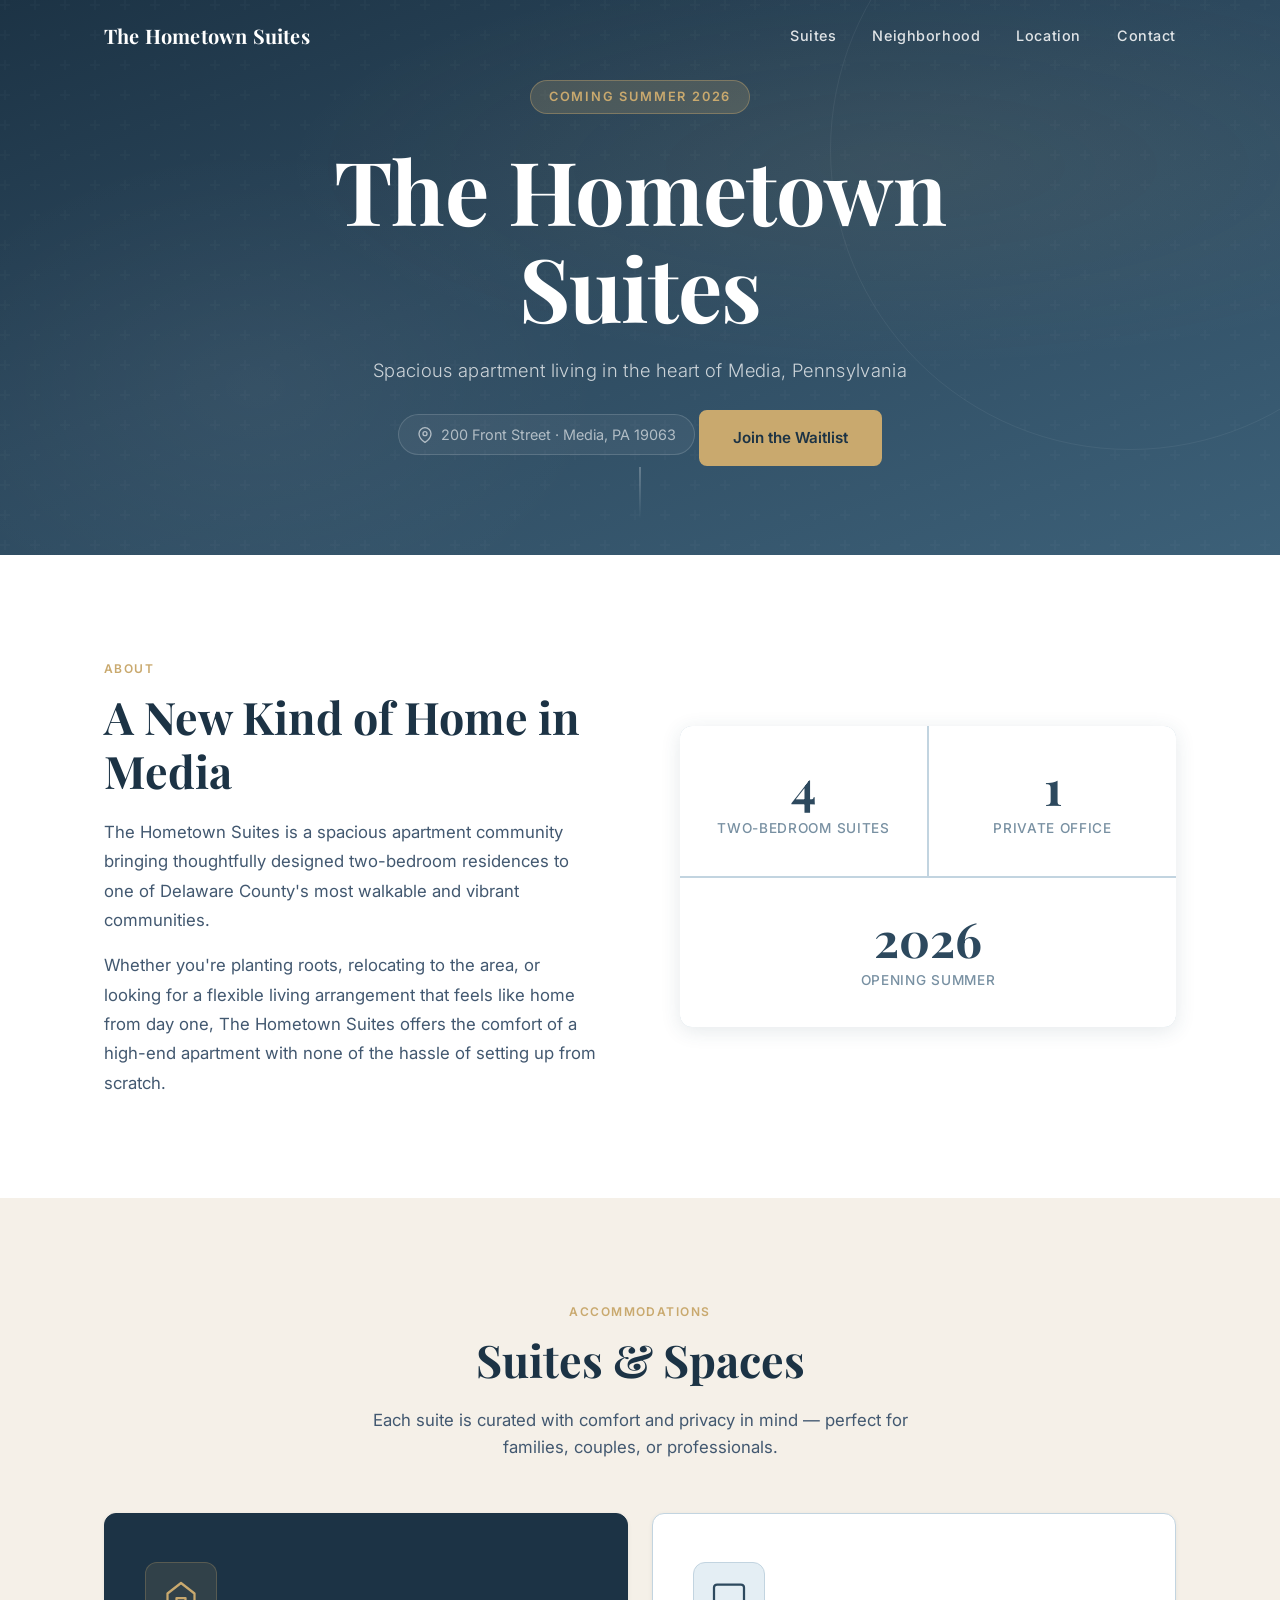
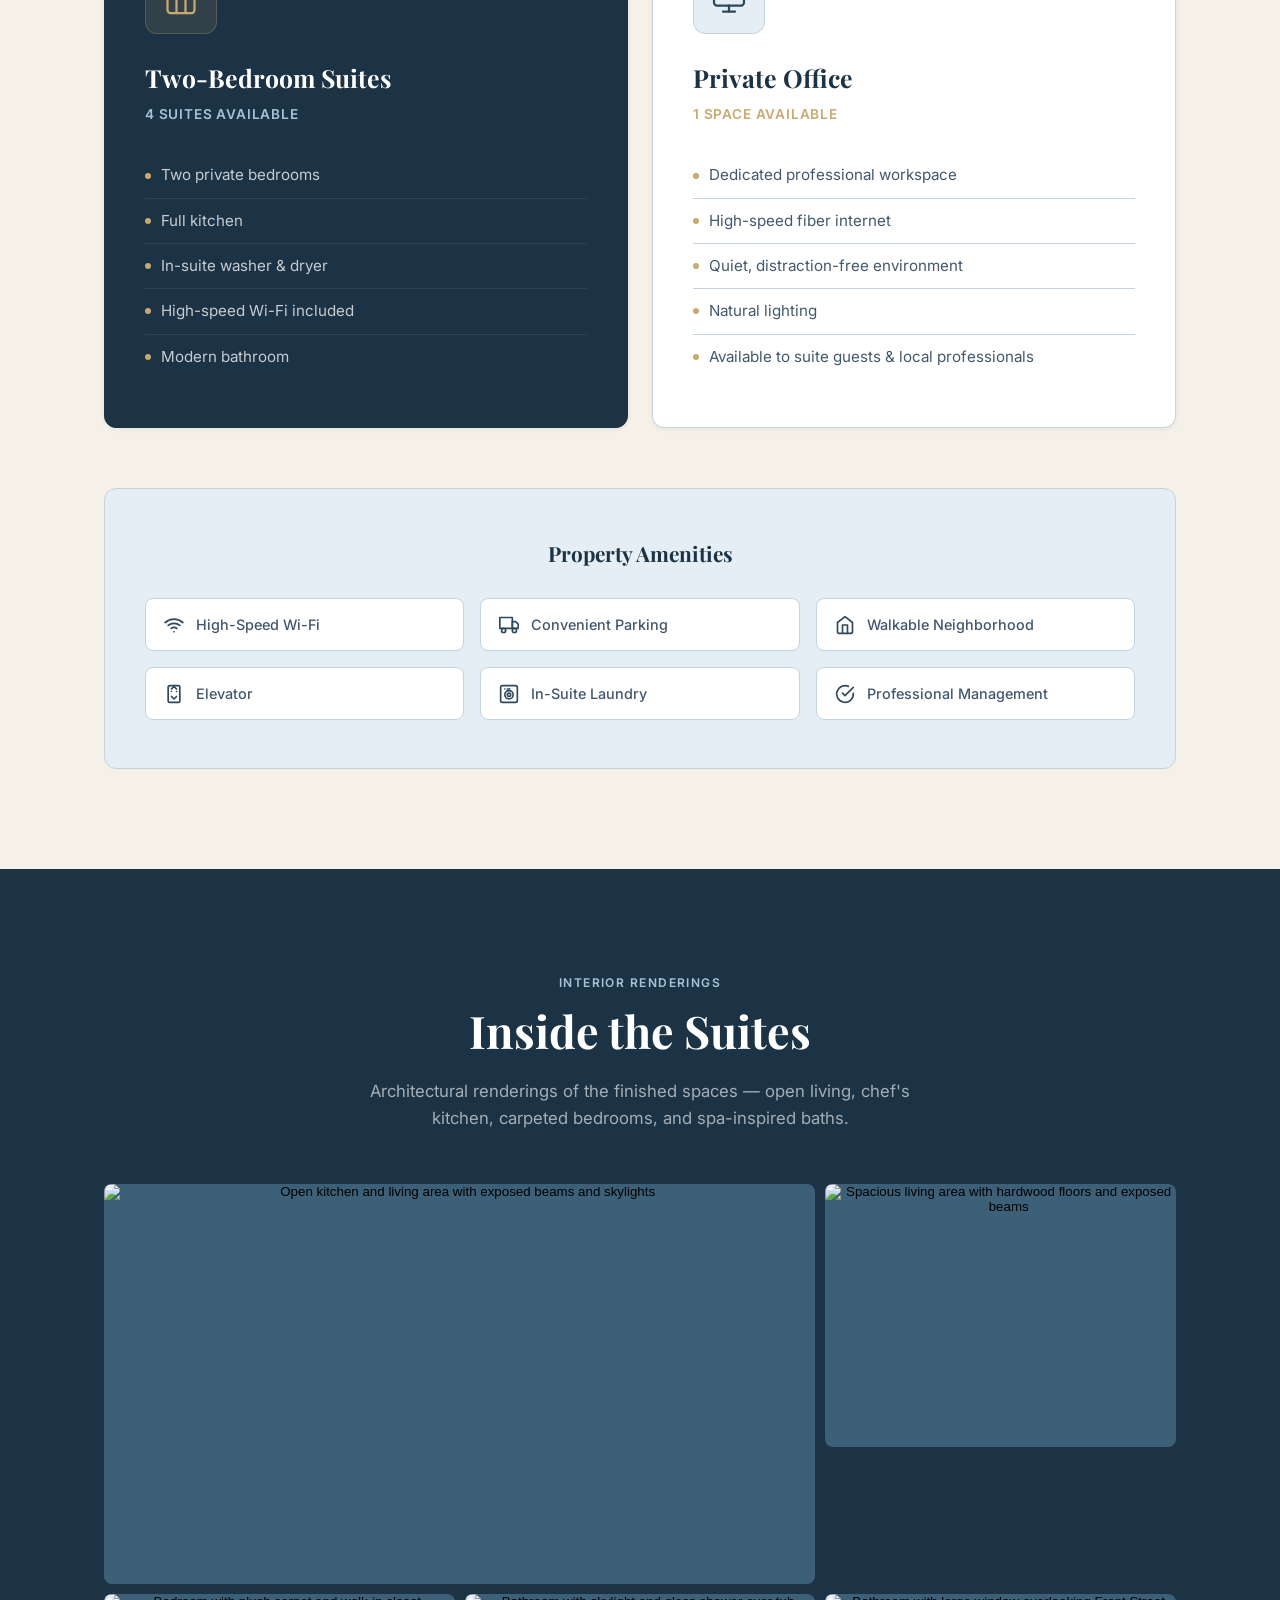
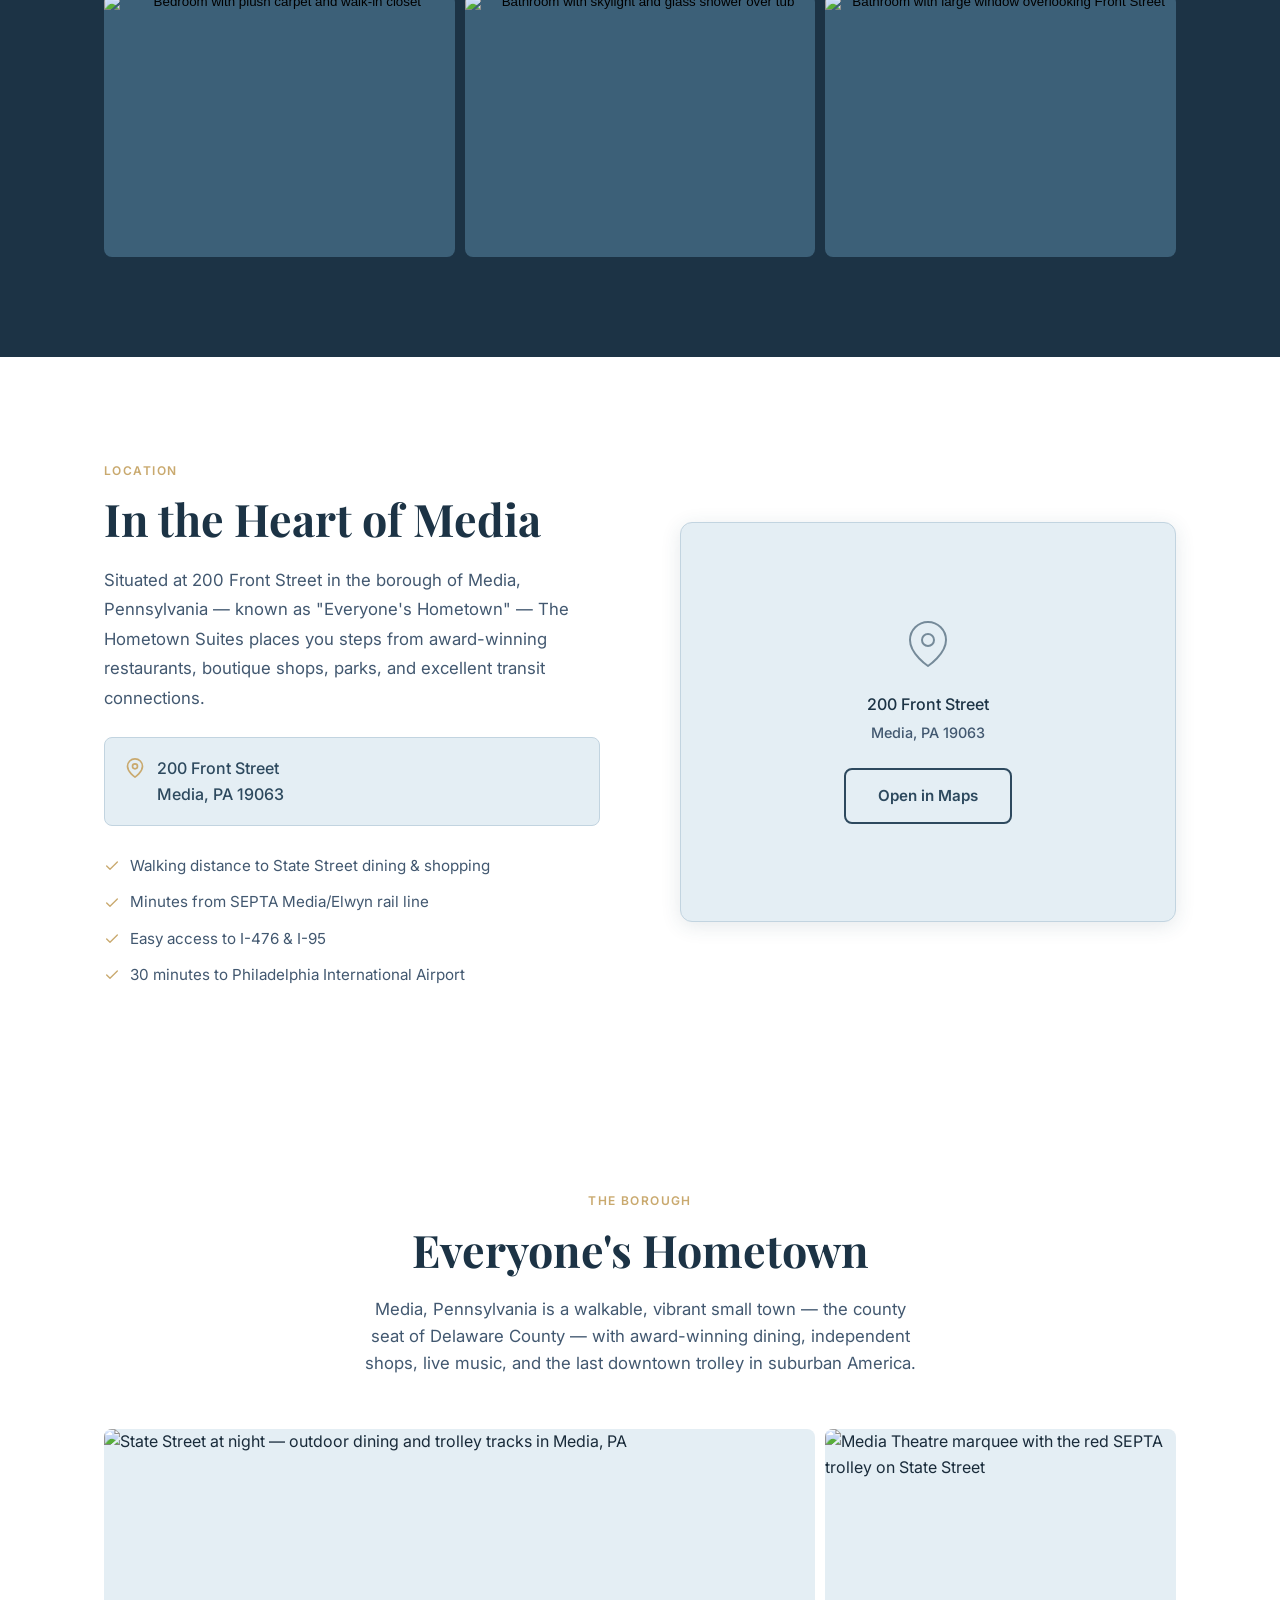
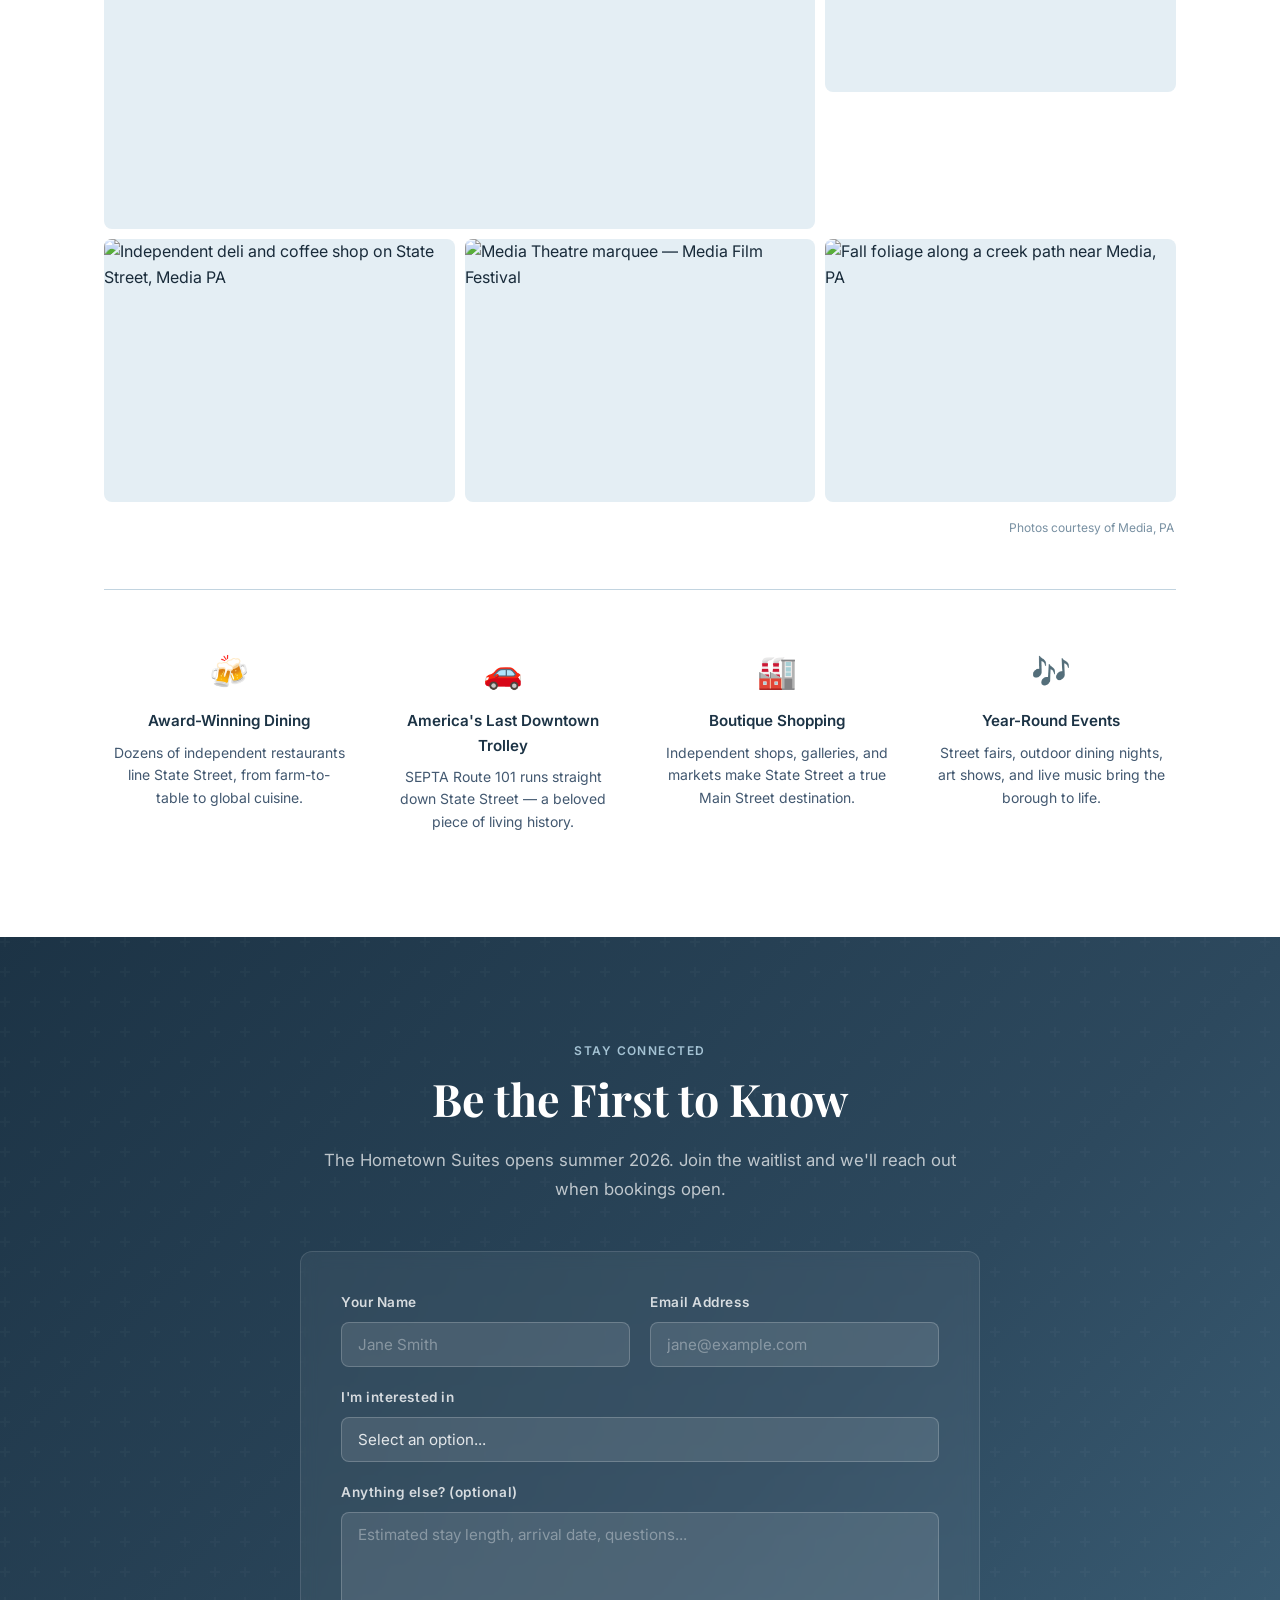
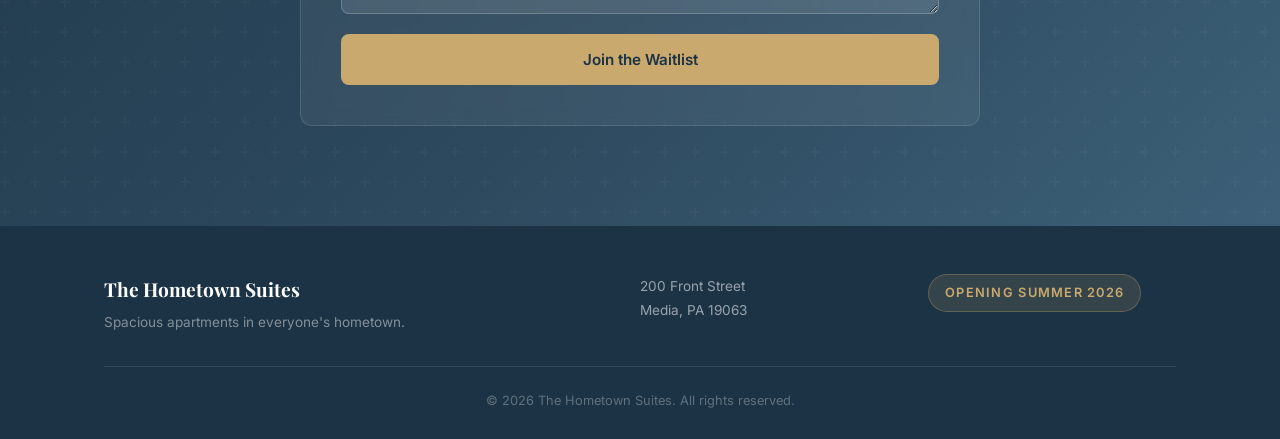
==== index.html @ a5b3db0f "Remove "Professional desk & ergonomic seating" from office features list https://claude.ai/code/sess" ====
<!DOCTYPE html>
<html lang="en">
<head>
  <meta charset="UTF-8" />
  <meta name="viewport" content="width=device-width, initial-scale=1.0" />
  <title>The Hometown Suites — Media, PA</title>
  <meta name="description" content="The Hometown Suites — luxury two-bedroom suites coming summer 2026 in Media, PA. Four beautifully appointed suites and one private office at 200 Front Street." />
  <link rel="preconnect" href="https://fonts.googleapis.com" />
  <link rel="preconnect" href="https://fonts.gstatic.com" crossorigin />
  <link href="https://fonts.googleapis.com/css2?family=Playfair+Display:wght@400;600;700&family=Inter:wght@300;400;500;600&display=swap" rel="stylesheet" />
  <link rel="stylesheet" href="styles.css" />
</head>
<body>

  <!-- NAVIGATION -->
  <nav class="nav" id="nav">
    <div class="nav__container">
      <a href="#" class="nav__logo">The Hometown Suites</a>
      <ul class="nav__links">
        <li><a href="#suites">Suites</a></li>
        <li><a href="#neighborhood">Neighborhood</a></li>
        <li><a href="#location">Location</a></li>
        <li><a href="#contact">Contact</a></li>
      </ul>
    </div>
  </nav>

  <!-- HERO -->
  <section class="hero" id="home">
    <div class="hero__overlay"></div>
    <div class="hero__content">
      <p class="hero__eyebrow">Coming Summer 2026</p>
      <h1 class="hero__title">The Hometown<br />Suites</h1>
      <p class="hero__subtitle">Spacious apartment living in the heart of Media, Pennsylvania</p>
      <div class="hero__address">
        <svg xmlns="http://www.w3.org/2000/svg" width="16" height="16" viewBox="0 0 24 24" fill="none" stroke="currentColor" stroke-width="2" stroke-linecap="round" stroke-linejoin="round"><path d="M21 10c0 7-9 13-9 13s-9-6-9-13a9 9 0 0 1 18 0z"/><circle cx="12" cy="10" r="3"/></svg>
        200 Front Street &middot; Media, PA 19063
      </div>
      <a href="#contact" class="btn btn--primary">Join the Waitlist</a>
    </div>
    <div class="hero__scroll-indicator">
      <span></span>
    </div>
  </section>

  <!-- ABOUT -->
  <section class="about" id="about">
    <div class="container">
      <div class="about__grid">
        <div class="about__text">
          <span class="section-label">About</span>
          <h2 class="section-title">A New Kind of Home in Media</h2>
          <p>The Hometown Suites is a spacious apartment community bringing thoughtfully designed two-bedroom residences to one of Delaware County's most walkable and vibrant communities.</p>
          <p>Whether you're planting roots, relocating to the area, or looking for a flexible living arrangement that feels like home from day one, The Hometown Suites offers the comfort of a high-end apartment with none of the hassle of setting up from scratch.</p>
        </div>
        <div class="about__stats">
          <div class="stat">
            <span class="stat__number">4</span>
            <span class="stat__label">Two-Bedroom Suites</span>
          </div>
          <div class="stat">
            <span class="stat__number">1</span>
            <span class="stat__label">Private Office</span>
          </div>
          <div class="stat">
            <span class="stat__number">2026</span>
            <span class="stat__label">Opening Summer</span>
          </div>
        </div>
      </div>
    </div>
  </section>

  <!-- SUITES -->
  <section class="suites" id="suites">
    <div class="container">
      <div class="section-header">
        <span class="section-label">Accommodations</span>
        <h2 class="section-title">Suites &amp; Spaces</h2>
        <p class="section-desc">Each suite is curated with comfort and privacy in mind — perfect for families, couples, or professionals.</p>
      </div>

      <div class="suites__grid">
        <div class="suite-card suite-card--featured">
          <div class="suite-card__icon">
            <svg xmlns="http://www.w3.org/2000/svg" width="36" height="36" viewBox="0 0 24 24" fill="none" stroke="currentColor" stroke-width="1.5" stroke-linecap="round" stroke-linejoin="round"><path d="M3 9l9-7 9 7v11a2 2 0 0 1-2 2H5a2 2 0 0 1-2-2z"/><polyline points="9 22 9 12 15 12 15 22"/></svg>
          </div>
          <h3 class="suite-card__title">Two-Bedroom Suites</h3>
          <p class="suite-card__count">4 Suites Available</p>
          <ul class="suite-card__features">
            <li>Two private bedrooms</li>
            <li>Full kitchen</li>
            <li>In-suite washer &amp; dryer</li>
            <li>High-speed Wi-Fi included</li>
            <li>Modern bathroom</li>
          </ul>
        </div>

        <div class="suite-card">
          <div class="suite-card__icon">
            <svg xmlns="http://www.w3.org/2000/svg" width="36" height="36" viewBox="0 0 24 24" fill="none" stroke="currentColor" stroke-width="1.5" stroke-linecap="round" stroke-linejoin="round"><rect x="2" y="3" width="20" height="14" rx="2" ry="2"/><line x1="8" y1="21" x2="16" y2="21"/><line x1="12" y1="17" x2="12" y2="21"/></svg>
          </div>
          <h3 class="suite-card__title">Private Office</h3>
          <p class="suite-card__count">1 Space Available</p>
          <ul class="suite-card__features">
            <li>Dedicated professional workspace</li>
            <li>High-speed fiber internet</li>
            <li>Quiet, distraction-free environment</li>
            <li>Natural lighting</li>
            <li>Available to suite guests &amp; local professionals</li>
          </ul>
        </div>
      </div>

      <div class="amenities">
        <h3 class="amenities__title">Property Amenities</h3>
        <div class="amenities__grid">
          <div class="amenity">
            <svg xmlns="http://www.w3.org/2000/svg" width="20" height="20" viewBox="0 0 24 24" fill="none" stroke="currentColor" stroke-width="2" stroke-linecap="round" stroke-linejoin="round"><path d="M5 12.55a11 11 0 0 1 14.08 0"/><path d="M1.42 9a16 16 0 0 1 21.16 0"/><path d="M8.53 16.11a6 6 0 0 1 6.95 0"/><line x1="12" y1="20" x2="12.01" y2="20"/></svg>
            High-Speed Wi-Fi
          </div>
          <div class="amenity">
            <svg xmlns="http://www.w3.org/2000/svg" width="20" height="20" viewBox="0 0 24 24" fill="none" stroke="currentColor" stroke-width="2" stroke-linecap="round" stroke-linejoin="round"><rect x="1" y="3" width="15" height="13"/><polygon points="16 8 20 8 23 11 23 16 16 16 16 8"/><circle cx="5.5" cy="18.5" r="2.5"/><circle cx="18.5" cy="18.5" r="2.5"/></svg>
            Convenient Parking
          </div>
          <div class="amenity">
            <svg xmlns="http://www.w3.org/2000/svg" width="20" height="20" viewBox="0 0 24 24" fill="none" stroke="currentColor" stroke-width="2" stroke-linecap="round" stroke-linejoin="round"><path d="M3 9l9-7 9 7v11a2 2 0 0 1-2 2H5a2 2 0 0 1-2-2z"/><polyline points="9 22 9 12 15 12 15 22"/></svg>
            Walkable Neighborhood
          </div>
          <div class="amenity">
            <svg xmlns="http://www.w3.org/2000/svg" width="20" height="20" viewBox="0 0 24 24" fill="none" stroke="currentColor" stroke-width="2" stroke-linecap="round" stroke-linejoin="round"><rect x="5" y="2" width="14" height="20" rx="2"/><line x1="9" y1="9" x2="9" y2="9"/><line x1="15" y1="9" x2="15" y2="9"/><polyline points="9 6 12 3 15 6"/><polyline points="9 15 12 18 15 15"/></svg>
            Elevator
          </div>
          <div class="amenity">
            <svg xmlns="http://www.w3.org/2000/svg" width="20" height="20" viewBox="0 0 24 24" fill="none" stroke="currentColor" stroke-width="2" stroke-linecap="round" stroke-linejoin="round"><rect x="2" y="2" width="20" height="20" rx="2"/><circle cx="12" cy="13" r="5"/><circle cx="12" cy="13" r="2"/><line x1="7" y1="6" x2="7.01" y2="6"/><line x1="10" y1="6" x2="13" y2="6"/></svg>
            In-Suite Laundry
          </div>
          <div class="amenity">
            <svg xmlns="http://www.w3.org/2000/svg" width="20" height="20" viewBox="0 0 24 24" fill="none" stroke="currentColor" stroke-width="2" stroke-linecap="round" stroke-linejoin="round"><path d="M22 11.08V12a10 10 0 1 1-5.93-9.14"/><polyline points="22 4 12 14.01 9 11.01"/></svg>
            Professional Management
          </div>
        </div>
      </div>
    </div>
  </section>

  <!-- GALLERY -->
  <section class="gallery" id="gallery">
    <div class="container">
      <div class="section-header">
        <span class="section-label">Interior Renderings</span>
        <h2 class="section-title">Inside the Suites</h2>
        <p class="section-desc">Architectural renderings of the finished spaces — open living, chef's kitchen, carpeted bedrooms, and spa-inspired baths.</p>
      </div>
      <div class="gallery__grid">
        <button class="gallery__item gallery__item--wide" onclick="openLightbox(0)" aria-label="Open kitchen and living area">
          <img src="images/kitchen-living.jpg" alt="Open kitchen and living area with exposed beams and skylights" loading="lazy" />
          <span class="gallery__caption">Open Kitchen &amp; Living</span>
        </button>
        <button class="gallery__item" onclick="openLightbox(1)" aria-label="Living area">
          <img src="images/living-area.jpg" alt="Spacious living area with hardwood floors and exposed beams" loading="lazy" />
          <span class="gallery__caption">Living Area</span>
        </button>
        <button class="gallery__item" onclick="openLightbox(2)" aria-label="Bedroom">
          <img src="images/bedroom.jpg" alt="Bedroom with plush carpet and walk-in closet" loading="lazy" />
          <span class="gallery__caption">Bedroom</span>
        </button>
        <button class="gallery__item" onclick="openLightbox(3)" aria-label="Bathroom with skylight">
          <img src="images/bathroom-skylight.jpg" alt="Bathroom with skylight and glass shower over tub" loading="lazy" />
          <span class="gallery__caption">Bathroom with Skylight</span>
        </button>
        <button class="gallery__item" onclick="openLightbox(4)" aria-label="Bathroom with street view">
          <img src="images/bathroom-window.jpg" alt="Bathroom with large window overlooking Front Street" loading="lazy" />
          <span class="gallery__caption">Bathroom</span>
        </button>
      </div>
    </div>
  </section>

  <!-- LIGHTBOX -->
  <div class="lightbox" id="lightbox" role="dialog" aria-modal="true" aria-label="Image viewer" onclick="closeLightboxOverlay(event)">
    <button class="lightbox__close" onclick="closeLightbox()" aria-label="Close">&times;</button>
    <button class="lightbox__prev" onclick="changeSlide(-1, event)" aria-label="Previous image">&#8249;</button>
    <button class="lightbox__next" onclick="changeSlide(1, event)" aria-label="Next image">&#8250;</button>
    <div class="lightbox__stage">
      <div class="lightbox__track" id="lightboxTrack">
        <img src="images/kitchen-living.jpg" alt="Open kitchen and living area" />
        <img src="images/living-area.jpg" alt="Spacious living area" />
        <img src="images/bedroom.jpg" alt="Bedroom with closet" />
        <img src="images/bathroom-skylight.jpg" alt="Bathroom with skylight" />
        <img src="images/bathroom-window.jpg" alt="Bathroom with street view" />
      </div>
    </div>
    <div class="lightbox__dots" id="lightboxDots"></div>
  </div>

  <!-- LOCATION -->
  <section class="location" id="location">
    <div class="container">
      <div class="location__grid">
        <div class="location__text">
          <span class="section-label">Location</span>
          <h2 class="section-title">In the Heart of Media</h2>
          <p>Situated at 200 Front Street in the borough of Media, Pennsylvania — known as "Everyone's Hometown" — The Hometown Suites places you steps from award-winning restaurants, boutique shops, parks, and excellent transit connections.</p>
          <address class="location__address">
            <svg xmlns="http://www.w3.org/2000/svg" width="20" height="20" viewBox="0 0 24 24" fill="none" stroke="currentColor" stroke-width="2" stroke-linecap="round" stroke-linejoin="round"><path d="M21 10c0 7-9 13-9 13s-9-6-9-13a9 9 0 0 1 18 0z"/><circle cx="12" cy="10" r="3"/></svg>
            <span>200 Front Street<br />Media, PA 19063</span>
          </address>
          <ul class="location__highlights">
            <li>
              <svg xmlns="http://www.w3.org/2000/svg" width="16" height="16" viewBox="0 0 24 24" fill="none" stroke="currentColor" stroke-width="2" stroke-linecap="round" stroke-linejoin="round"><polyline points="20 6 9 17 4 12"/></svg>
              Walking distance to State Street dining &amp; shopping
            </li>
            <li>
              <svg xmlns="http://www.w3.org/2000/svg" width="16" height="16" viewBox="0 0 24 24" fill="none" stroke="currentColor" stroke-width="2" stroke-linecap="round" stroke-linejoin="round"><polyline points="20 6 9 17 4 12"/></svg>
              Minutes from SEPTA Media/Elwyn rail line
            </li>
            <li>
              <svg xmlns="http://www.w3.org/2000/svg" width="16" height="16" viewBox="0 0 24 24" fill="none" stroke="currentColor" stroke-width="2" stroke-linecap="round" stroke-linejoin="round"><polyline points="20 6 9 17 4 12"/></svg>
              Easy access to I-476 &amp; I-95
            </li>
            <li>
              <svg xmlns="http://www.w3.org/2000/svg" width="16" height="16" viewBox="0 0 24 24" fill="none" stroke="currentColor" stroke-width="2" stroke-linecap="round" stroke-linejoin="round"><polyline points="20 6 9 17 4 12"/></svg>
              30 minutes to Philadelphia International Airport
            </li>
          </ul>
        </div>
        <div class="location__map-wrap">
          <div class="location__map">
            <div class="map__placeholder">
              <svg xmlns="http://www.w3.org/2000/svg" width="48" height="48" viewBox="0 0 24 24" fill="none" stroke="currentColor" stroke-width="1" stroke-linecap="round" stroke-linejoin="round"><path d="M21 10c0 7-9 13-9 13s-9-6-9-13a9 9 0 0 1 18 0z"/><circle cx="12" cy="10" r="3"/></svg>
              <p>200 Front Street</p>
              <p>Media, PA 19063</p>
              <a href="https://maps.google.com/?q=200+Front+Street+Media+PA+19063" target="_blank" rel="noopener noreferrer" class="btn btn--outline">Open in Maps</a>
            </div>
          </div>
        </div>
      </div>
    </div>
  </section>

  <!-- NEIGHBORHOOD -->
  <section class="neighborhood" id="neighborhood">
    <div class="container">
      <div class="section-header">
        <span class="section-label">The Borough</span>
        <h2 class="section-title">Everyone's Hometown</h2>
        <p class="section-desc">Media, Pennsylvania is a walkable, vibrant small town — the county seat of Delaware County — with award-winning dining, independent shops, live music, and the last downtown trolley in suburban America.</p>
      </div>

      <div class="neighborhood__grid">
        <figure class="nb-item nb-item--wide">
          <img
            src="images/media-state-street-night.jpg"
            alt="State Street at night — outdoor dining and trolley tracks in Media, PA"
            loading="lazy"
          />
          <figcaption>State Street nights &mdash; al fresco dining &amp; live energy</figcaption>
        </figure>

        <figure class="nb-item">
          <img
            src="images/media-theatre-trolley.jpg"
            alt="Media Theatre marquee with the red SEPTA trolley on State Street"
            loading="lazy"
          />
          <figcaption>The iconic Media Theatre &amp; Route 101 trolley</figcaption>
        </figure>

        <figure class="nb-item">
          <img
            src="images/media-shop.jpg"
            alt="Independent deli and coffee shop on State Street, Media PA"
            loading="lazy"
          />
          <figcaption>Independent shops &amp; cafés lining State Street</figcaption>
        </figure>

        <figure class="nb-item">
          <img
            src="images/media-theatre-marquee.jpg"
            alt="Media Theatre marquee — Media Film Festival"
            loading="lazy"
          />
          <figcaption>Media Theatre &mdash; arts &amp; film in the heart of downtown</figcaption>
        </figure>

        <figure class="nb-item">
          <img
            src="images/media-nature.jpg"
            alt="Fall foliage along a creek path near Media, PA"
            loading="lazy"
          />
          <figcaption>Parks &amp; trails just minutes from Front Street</figcaption>
        </figure>
      </div>

      <p class="neighborhood__credit">Photos courtesy of Media, PA</p>

      <div class="neighborhood__facts">
        <div class="nb-fact">
          <span class="nb-fact__icon">&#127867;</span>
          <strong>Award-Winning Dining</strong>
          <p>Dozens of independent restaurants line State Street, from farm-to-table to global cuisine.</p>
        </div>
        <div class="nb-fact">
          <span class="nb-fact__icon">&#128663;</span>
          <strong>America's Last Downtown Trolley</strong>
          <p>SEPTA Route 101 runs straight down State Street — a beloved piece of living history.</p>
        </div>
        <div class="nb-fact">
          <span class="nb-fact__icon">&#127981;</span>
          <strong>Boutique Shopping</strong>
          <p>Independent shops, galleries, and markets make State Street a true Main Street destination.</p>
        </div>
        <div class="nb-fact">
          <span class="nb-fact__icon">&#127926;</span>
          <strong>Year-Round Events</strong>
          <p>Street fairs, outdoor dining nights, art shows, and live music bring the borough to life.</p>
        </div>
      </div>
    </div>
  </section>

  <!-- CONTACT / WAITLIST -->
  <section class="contact" id="contact">
    <div class="container">
      <div class="contact__inner">
        <span class="section-label section-label--light">Stay Connected</span>
        <h2 class="section-title section-title--light">Be the First to Know</h2>
        <p class="contact__desc">The Hometown Suites opens summer 2026. Join the waitlist and we'll reach out when bookings open.</p>
        <form class="contact__form" action="https://formspree.io/f/mgorzjrg" method="post" onsubmit="handleSubmit(event)">
          <div class="form__row">
            <div class="form__group">
              <label for="name">Your Name</label>
              <input type="text" id="name" name="name" placeholder="Jane Smith" required />
            </div>
            <div class="form__group">
              <label for="email">Email Address</label>
              <input type="email" id="email" name="email" placeholder="jane@example.com" required />
            </div>
          </div>
          <div class="form__group">
            <label for="interest">I'm interested in</label>
            <select id="interest" name="interest">
              <option value="">Select an option...</option>
              <option value="suite">A Two-Bedroom Suite</option>
              <option value="office">The Private Office</option>
              <option value="both">Both</option>
            </select>
          </div>
          <div class="form__group">
            <label for="message">Anything else? (optional)</label>
            <textarea id="message" name="message" placeholder="Estimated stay length, arrival date, questions..." rows="4"></textarea>
          </div>
          <button type="submit" class="btn btn--primary btn--full">Join the Waitlist</button>
        </form>
        <div class="contact__success" id="successMsg" style="display:none;">
          <svg xmlns="http://www.w3.org/2000/svg" width="32" height="32" viewBox="0 0 24 24" fill="none" stroke="currentColor" stroke-width="2" stroke-linecap="round" stroke-linejoin="round"><path d="M22 11.08V12a10 10 0 1 1-5.93-9.14"/><polyline points="22 4 12 14.01 9 11.01"/></svg>
          <p>You're on the list! We'll be in touch soon.</p>
        </div>
      </div>
    </div>
  </section>

  <!-- FOOTER -->
  <footer class="footer">
    <div class="container">
      <div class="footer__grid">
        <div class="footer__brand">
          <p class="footer__logo">The Hometown Suites</p>
          <p class="footer__tagline">Spacious apartments in everyone's hometown.</p>
        </div>
        <div class="footer__info">
          <p>200 Front Street</p>
          <p>Media, PA 19063</p>
        </div>
        <div class="footer__opening">
          <p class="footer__badge">Opening Summer 2026</p>
        </div>
      </div>
      <div class="footer__bottom">
        <p>&copy; 2026 The Hometown Suites. All rights reserved.</p>
      </div>
    </div>
  </footer>

  <script>
    // Sticky nav shadow on scroll
    const nav = document.getElementById('nav');
    window.addEventListener('scroll', () => {
      nav.classList.toggle('nav--scrolled', window.scrollY > 40);
    });

    // Waitlist form — Formspree Ajax integration
    async function handleSubmit(e) {
      e.preventDefault();
      const form = e.target;
      const btn  = form.querySelector('button[type="submit"]');
      const originalText = btn.textContent;

      btn.textContent = 'Sending…';
      btn.disabled = true;

      try {
        const response = await fetch('https://formspree.io/f/mgorzjrg', {
          method: 'POST',
          headers: { 'Accept': 'application/json' },
          body: new FormData(form),
        });

        if (response.ok) {
          form.style.display = 'none';
          document.getElementById('successMsg').style.display = 'flex';
        } else {
          const data = await response.json();
          const msg = data.errors?.map(err => err.message).join(', ')
            || 'Something went wrong. Please try again.';
          showFormError(form, msg);
          btn.textContent = originalText;
          btn.disabled = false;
        }
      } catch {
        showFormError(form, 'Network error — please check your connection and try again.');
        btn.textContent = originalText;
        btn.disabled = false;
      }
    }

    function showFormError(form, message) {
      let errEl = form.querySelector('.form__error');
      if (!errEl) {
        errEl = document.createElement('p');
        errEl.className = 'form__error';
        form.appendChild(errEl);
      }
      errEl.textContent = message;
    }

    // Gallery lightbox
    const galleryImages = [
      { src: 'images/kitchen-living.jpg',    alt: 'Open Kitchen & Living' },
      { src: 'images/living-area.jpg',       alt: 'Living Area' },
      { src: 'images/bedroom.jpg',           alt: 'Bedroom' },
      { src: 'images/bathroom-skylight.jpg', alt: 'Bathroom with Skylight' },
      { src: 'images/bathroom-window.jpg',   alt: 'Bathroom' },
    ];
    let currentSlide = 0;

    function openLightbox(index) {
      currentSlide = index;
      const lb = document.getElementById('lightbox');
      lb.classList.add('open');
      document.body.style.overflow = 'hidden';
      buildDots();
      updateLightbox();
    }

    function closeLightbox() {
      document.getElementById('lightbox').classList.remove('open');
      document.body.style.overflow = '';
    }

    function closeLightboxOverlay(e) {
      if (e.target === document.getElementById('lightbox')) closeLightbox();
    }

    function changeSlide(dir, e) {
      if (e) e.stopPropagation();
      currentSlide = (currentSlide + dir + galleryImages.length) % galleryImages.length;
      updateLightbox();
    }

    function updateLightbox() {
      const imgs = document.querySelectorAll('#lightboxTrack img');
      imgs.forEach((img, i) => {
        img.style.transform = `translateX(${(i - currentSlide) * 100}%)`;
      });
      document.querySelectorAll('.lightbox__dot').forEach((dot, i) => {
        dot.classList.toggle('active', i === currentSlide);
      });
    }

    function buildDots() {
      const dotsEl = document.getElementById('lightboxDots');
      if (dotsEl.children.length) return;
      galleryImages.forEach((_, i) => {
        const btn = document.createElement('button');
        btn.className = 'lightbox__dot';
        btn.setAttribute('aria-label', `Go to image ${i + 1}`);
        btn.onclick = (e) => { e.stopPropagation(); currentSlide = i; updateLightbox(); };
        dotsEl.appendChild(btn);
      });
    }

    document.addEventListener('keydown', e => {
      if (!document.getElementById('lightbox').classList.contains('open')) return;
      if (e.key === 'ArrowRight') changeSlide(1);
      if (e.key === 'ArrowLeft')  changeSlide(-1);
      if (e.key === 'Escape')     closeLightbox();
    });

    // Fade-in on scroll
    const observer = new IntersectionObserver((entries) => {
      entries.forEach(entry => {
        if (entry.isIntersecting) {
          entry.target.classList.add('visible');
        }
      });
    }, { threshold: 0.1 });

    document.querySelectorAll('.about__grid, .suite-card, .amenity, .location__grid, .stat').forEach(el => {
      el.classList.add('fade-in');
      observer.observe(el);
    });
  </script>
</body>
</html>
---- styles.css ----
/* ============================================================
   THE HOMETOWN SUITES — Stylesheet
   Base: #2D495E (HSL 206°, 35%, 27%) — full palette derived from this
   Accent: #C9A96E (warm gold, complementary)
   ============================================================ */

*, *::before, *::after {
  box-sizing: border-box;
  margin: 0;
  padding: 0;
}

:root {
  /* ── Primary scale — all at Hue 206°, derived from #2D495E ── */
  --primary-dark:   #1C3345;  /* H206 S40% L19%  — hero, footer, nav */
  --primary:        #2D495E;  /* H206 S35% L27%  — BASE */
  --primary-mid:    #3C6078;  /* H206 S33% L36%  — hover states */
  --primary-light:  #5E8AA4;  /* H206 S30% L50%  — icons, labels */
  --primary-pale:   #A5C3D4;  /* H206 S30% L73%  — subtle fills */
  --primary-ghost:  #E4EEF4;  /* H206 S27% L93%  — page backgrounds */

  /* ── Accent — warm gold (complementary to cool blue) ── */
  --accent:         #C9A96E;
  --accent-dark:    #A8874D;

  /* ── Backgrounds ── */
  --bg:             #F5F0E8;  /* warm cream, contrasts with cool primaries */
  --bg-alt:         #FFFFFF;

  /* ── Text — same hue, high contrast ── */
  --text:           #192B3A;  /* H206 S38% L17% */
  --text-mid:       #425870;  /* H210 S25% L35% */
  --text-light:     #7890A2;  /* H206 S18% L55% */

  /* ── Border ── */
  --border:         #C2D4E0;  /* H206 S26% L81% */

  --font-serif:     'Playfair Display', Georgia, serif;
  --font-sans:      'Inter', system-ui, sans-serif;
  --radius:         12px;
  --radius-sm:      8px;
  --shadow-sm:      0 1px 4px rgba(45,73,94,.08);
  --shadow:         0 4px 20px rgba(45,73,94,.12);
  --shadow-lg:      0 12px 48px rgba(45,73,94,.18);
  --transition:     0.3s ease;
}

html {
  scroll-behavior: smooth;
}

body {
  font-family: var(--font-sans);
  background: var(--bg);
  color: var(--text);
  line-height: 1.6;
  font-size: 16px;
  -webkit-font-smoothing: antialiased;
}

/* ── UTILITY ── */
.container {
  max-width: 1120px;
  margin: 0 auto;
  padding: 0 24px;
}

.section-label {
  display: inline-block;
  font-size: 0.75rem;
  font-weight: 600;
  letter-spacing: 0.12em;
  text-transform: uppercase;
  color: var(--accent);
  margin-bottom: 12px;
}

.section-label--light {
  color: var(--primary-pale);
}

.section-title {
  font-family: var(--font-serif);
  font-size: clamp(1.9rem, 4vw, 2.8rem);
  font-weight: 700;
  color: var(--primary-dark);
  line-height: 1.2;
  margin-bottom: 20px;
}

.section-title--light {
  color: #FFFFFF;
}

.section-desc {
  font-size: 1.05rem;
  color: var(--text-mid);
  max-width: 560px;
  margin: 0 auto 52px;
}

.section-header {
  text-align: center;
  margin-bottom: 20px;
}

.btn {
  display: inline-block;
  padding: 14px 32px;
  font-size: 0.95rem;
  font-weight: 600;
  font-family: var(--font-sans);
  border-radius: var(--radius-sm);
  cursor: pointer;
  text-decoration: none;
  transition: background var(--transition), color var(--transition), transform var(--transition), box-shadow var(--transition);
  border: 2px solid transparent;
}

.btn--primary {
  background: var(--accent);
  color: var(--primary-dark);
  border-color: var(--accent);
}

.btn--primary:hover {
  background: var(--accent-dark);
  border-color: var(--accent-dark);
  transform: translateY(-2px);
  box-shadow: 0 6px 20px rgba(201,169,110,.35);
}

.btn--outline {
  background: transparent;
  color: var(--primary);
  border-color: var(--primary);
}

.btn--outline:hover {
  background: var(--primary);
  color: #fff;
}

.btn--full {
  width: 100%;
  text-align: center;
}

/* ── FADE-IN ANIMATIONS ── */
.fade-in {
  opacity: 0;
  transform: translateY(24px);
  transition: opacity 0.65s ease, transform 0.65s ease;
}

.fade-in.visible {
  opacity: 1;
  transform: translateY(0);
}

/* ── NAVIGATION ── */
.nav {
  position: fixed;
  top: 0;
  left: 0;
  right: 0;
  z-index: 100;
  padding: 20px 0;
  transition: background var(--transition), padding var(--transition), box-shadow var(--transition);
}

.nav--scrolled {
  background: rgba(28, 51, 69, 0.97);
  backdrop-filter: blur(12px);
  padding: 14px 0;
  box-shadow: 0 2px 20px rgba(0,0,0,.25);
}

.nav__container {
  max-width: 1120px;
  margin: 0 auto;
  padding: 0 24px;
  display: flex;
  align-items: center;
  justify-content: space-between;
}

.nav__logo {
  font-family: var(--font-serif);
  font-size: 1.25rem;
  font-weight: 700;
  color: #FFFFFF;
  text-decoration: none;
  letter-spacing: 0.01em;
}

.nav__links {
  list-style: none;
  display: flex;
  gap: 36px;
}

.nav__links a {
  font-size: 0.9rem;
  font-weight: 500;
  color: rgba(255,255,255,0.85);
  text-decoration: none;
  letter-spacing: 0.04em;
  transition: color var(--transition);
}

.nav__links a:hover {
  color: var(--accent);
}

/* ── HERO ── */
.hero {
  position: relative;
  min-height: 45vh;
  display: flex;
  align-items: center;
  justify-content: center;
  background:
    linear-gradient(160deg, var(--primary-dark) 0%, var(--primary) 45%, var(--primary-mid) 100%);
  overflow: hidden;
}

.hero::before {
  content: '';
  position: absolute;
  inset: 0;
  background:
    radial-gradient(ellipse 80% 60% at 70% 30%, rgba(201,169,110,.08) 0%, transparent 60%),
    radial-gradient(ellipse 50% 80% at 20% 70%, rgba(255,255,255,.04) 0%, transparent 55%);
}

/* Decorative geometric shapes */
.hero::after {
  content: '';
  position: absolute;
  width: 600px;
  height: 600px;
  border-radius: 50%;
  border: 1px solid rgba(255,255,255,.06);
  top: -150px;
  right: -150px;
}

.hero__overlay {
  position: absolute;
  inset: 0;
  background: url("data:image/svg+xml,%3Csvg width='60' height='60' viewBox='0 0 60 60' xmlns='http://www.w3.org/2000/svg'%3E%3Cg fill='none' fill-rule='evenodd'%3E%3Cg fill='%23ffffff' fill-opacity='0.02'%3E%3Cpath d='M36 34v-4h-2v4h-4v2h4v4h2v-4h4v-2h-4zm0-30V0h-2v4h-4v2h4v4h2V6h4V4h-4zM6 34v-4H4v4H0v2h4v4h2v-4h4v-2H6zM6 4V0H4v4H0v2h4v4h2V6h4V4H6z'/%3E%3C/g%3E%3C/g%3E%3C/svg%3E");
}

.hero__content {
  position: relative;
  z-index: 2;
  text-align: center;
  padding: 80px 24px 60px;
  max-width: 720px;
}

.hero__eyebrow {
  display: inline-block;
  background: rgba(201,169,110,.2);
  border: 1px solid rgba(201,169,110,.4);
  color: var(--accent);
  font-size: 0.8rem;
  font-weight: 600;
  letter-spacing: 0.14em;
  text-transform: uppercase;
  padding: 6px 18px;
  border-radius: 100px;
  margin-bottom: 28px;
}

.hero__title {
  font-family: var(--font-serif);
  font-size: clamp(3rem, 8vw, 5.5rem);
  font-weight: 700;
  color: #FFFFFF;
  line-height: 1.1;
  letter-spacing: -0.01em;
  margin-bottom: 20px;
}

.hero__subtitle {
  font-size: 1.15rem;
  font-weight: 300;
  color: rgba(255,255,255,.75);
  letter-spacing: 0.02em;
  margin-bottom: 24px;
}

.hero__address {
  display: inline-flex;
  align-items: center;
  gap: 8px;
  font-size: 0.9rem;
  color: rgba(255,255,255,.6);
  margin-bottom: 40px;
  padding: 8px 18px;
  border-radius: 100px;
  border: 1px solid rgba(255,255,255,.15);
  background: rgba(255,255,255,.05);
}

.hero__scroll-indicator {
  position: absolute;
  bottom: 36px;
  left: 50%;
  transform: translateX(-50%);
  z-index: 2;
}

.hero__scroll-indicator span {
  display: block;
  width: 1px;
  height: 52px;
  background: linear-gradient(to bottom, rgba(255,255,255,.5), transparent);
  margin: 0 auto;
  animation: scrollPulse 2s ease-in-out infinite;
}

@keyframes scrollPulse {
  0%, 100% { opacity: 0.3; transform: scaleY(0.8); }
  50% { opacity: 1; transform: scaleY(1); }
}

/* ── ABOUT ── */
.about {
  padding: 100px 0;
  background: var(--bg-alt);
}

.about__grid {
  display: grid;
  grid-template-columns: 1fr 1fr;
  gap: 80px;
  align-items: center;
}

.about__text p {
  color: var(--text-mid);
  margin-bottom: 16px;
  font-size: 1.05rem;
  line-height: 1.75;
}

.about__text p:last-child {
  margin-bottom: 0;
}

.about__stats {
  display: grid;
  grid-template-columns: 1fr 1fr;
  gap: 2px;
  background: var(--border);
  border-radius: var(--radius);
  overflow: hidden;
  box-shadow: var(--shadow);
}

.stat {
  background: var(--bg-alt);
  padding: 36px 28px;
  display: flex;
  flex-direction: column;
  align-items: center;
  text-align: center;
}

.stat:last-child {
  grid-column: 1 / -1;
  border-top: none;
}

.stat__number {
  font-family: var(--font-serif);
  font-size: 3rem;
  font-weight: 700;
  color: var(--primary);
  line-height: 1;
  margin-bottom: 8px;
}

.stat__label {
  font-size: 0.85rem;
  font-weight: 500;
  color: var(--text-light);
  letter-spacing: 0.05em;
  text-transform: uppercase;
}

/* ── SUITES ── */
.suites {
  padding: 100px 0;
  background: var(--bg);
}

.suites__grid {
  display: grid;
  grid-template-columns: 1fr 1fr;
  gap: 24px;
  margin-bottom: 60px;
}

.suite-card {
  background: var(--bg-alt);
  border-radius: var(--radius);
  padding: 48px 40px;
  border: 1px solid var(--border);
  box-shadow: var(--shadow-sm);
  transition: box-shadow var(--transition), transform var(--transition);
}

.suite-card:hover {
  box-shadow: var(--shadow);
  transform: translateY(-4px);
}

.suite-card--featured {
  background: var(--primary-dark);
  border-color: var(--primary-dark);
  color: #fff;
}

.suite-card--featured .suite-card__icon {
  color: var(--accent);
  background: rgba(201,169,110,.12);
  border-color: rgba(201,169,110,.25);
}

.suite-card--featured .suite-card__title {
  color: #FFFFFF;
}

.suite-card--featured .suite-card__count {
  color: var(--primary-pale);
}

.suite-card--featured .suite-card__features li {
  color: rgba(255,255,255,.75);
  border-bottom-color: rgba(255,255,255,.08);
}

.suite-card__icon {
  width: 72px;
  height: 72px;
  display: flex;
  align-items: center;
  justify-content: center;
  background: var(--primary-ghost);
  border: 1px solid var(--border);
  border-radius: var(--radius);
  color: var(--primary);
  margin-bottom: 24px;
}

.suite-card__title {
  font-family: var(--font-serif);
  font-size: 1.55rem;
  font-weight: 700;
  color: var(--primary-dark);
  margin-bottom: 6px;
}

.suite-card__count {
  font-size: 0.85rem;
  font-weight: 600;
  color: var(--accent);
  letter-spacing: 0.06em;
  text-transform: uppercase;
  margin-bottom: 28px;
}

.suite-card__features {
  list-style: none;
}

.suite-card__features li {
  display: flex;
  align-items: center;
  gap: 10px;
  padding: 10px 0;
  font-size: 0.95rem;
  color: var(--text-mid);
  border-bottom: 1px solid var(--border);
}

.suite-card__features li::before {
  content: '';
  display: inline-block;
  width: 6px;
  height: 6px;
  border-radius: 50%;
  background: var(--accent);
  flex-shrink: 0;
}

.suite-card__features li:last-child {
  border-bottom: none;
}

/* ── AMENITIES ── */
.amenities {
  background: var(--primary-ghost);
  border-radius: var(--radius);
  padding: 48px 40px;
  border: 1px solid var(--border);
}

.amenities__title {
  font-family: var(--font-serif);
  font-size: 1.3rem;
  font-weight: 700;
  color: var(--primary-dark);
  margin-bottom: 28px;
  text-align: center;
}

.amenities__grid {
  display: grid;
  grid-template-columns: repeat(3, 1fr);
  gap: 16px;
}

.amenity {
  display: flex;
  align-items: center;
  gap: 12px;
  font-size: 0.9rem;
  font-weight: 500;
  color: var(--text-mid);
  background: var(--bg-alt);
  padding: 14px 18px;
  border-radius: var(--radius-sm);
  border: 1px solid var(--border);
  transition: border-color var(--transition), box-shadow var(--transition);
}

.amenity:hover {
  border-color: var(--primary-light);
  box-shadow: var(--shadow-sm);
}

.amenity svg {
  color: var(--primary);
  flex-shrink: 0;
}

/* ── GALLERY ── */
.gallery {
  padding: 100px 0;
  background: var(--primary-dark);
}

.gallery .section-label {
  color: var(--primary-pale);
}

.gallery .section-title {
  color: #FFFFFF;
}

.gallery .section-desc {
  color: rgba(255,255,255,.6);
}

.gallery__grid {
  display: grid;
  grid-template-columns: repeat(3, 1fr);
  grid-template-rows: auto auto;
  gap: 10px;
}

.gallery__item {
  position: relative;
  overflow: hidden;
  border-radius: var(--radius-sm);
  cursor: pointer;
  border: none;
  padding: 0;
  background: var(--primary-mid);
  display: block;
  aspect-ratio: 4 / 3;
  outline: none;
}

.gallery__item--wide {
  grid-column: span 2;
  aspect-ratio: 16 / 9;
}

.gallery__item img {
  width: 100%;
  height: 100%;
  object-fit: cover;
  display: block;
  transition: transform 0.5s ease, opacity 0.3s ease;
}

.gallery__item:hover img {
  transform: scale(1.05);
}

.gallery__item:focus-visible {
  outline: 3px solid var(--accent);
  outline-offset: 3px;
}

.gallery__caption {
  position: absolute;
  bottom: 0;
  left: 0;
  right: 0;
  padding: 32px 16px 14px;
  background: linear-gradient(to top, rgba(20,38,50,.8), transparent);
  color: #FFFFFF;
  font-size: 0.85rem;
  font-weight: 500;
  letter-spacing: 0.03em;
  opacity: 0;
  transition: opacity 0.3s ease;
  pointer-events: none;
}

.gallery__item:hover .gallery__caption,
.gallery__item:focus-visible .gallery__caption {
  opacity: 1;
}

/* ── LIGHTBOX ── */
.lightbox {
  position: fixed;
  inset: 0;
  background: rgba(10, 20, 28, 0.97);
  z-index: 500;
  display: none;
  flex-direction: column;
  align-items: center;
  justify-content: center;
  padding: 72px 80px 72px;
}

.lightbox.open {
  display: flex;
}

.lightbox__stage {
  width: 100%;
  max-width: 1200px;
  overflow: hidden;
  border-radius: var(--radius);
}

.lightbox__track {
  display: flex;
  position: relative;
  width: 100%;
}

.lightbox__track img {
  min-width: 100%;
  max-height: 78vh;
  object-fit: contain;
  transition: transform 0.4s cubic-bezier(0.4, 0, 0.2, 1);
  will-change: transform;
}

.lightbox__close {
  position: fixed;
  top: 18px;
  right: 20px;
  width: 44px;
  height: 44px;
  border-radius: 50%;
  background: rgba(255,255,255,.1);
  border: 1px solid rgba(255,255,255,.2);
  color: #FFFFFF;
  font-size: 1.6rem;
  line-height: 1;
  cursor: pointer;
  display: flex;
  align-items: center;
  justify-content: center;
  transition: background var(--transition);
  z-index: 10;
}

.lightbox__prev,
.lightbox__next {
  position: fixed;
  top: 50%;
  transform: translateY(-50%);
  width: 52px;
  height: 52px;
  border-radius: 50%;
  background: rgba(255,255,255,.1);
  border: 1px solid rgba(255,255,255,.2);
  color: #FFFFFF;
  font-size: 2rem;
  line-height: 1;
  cursor: pointer;
  display: flex;
  align-items: center;
  justify-content: center;
  transition: background var(--transition);
  z-index: 10;
}

.lightbox__prev { left: 16px; }
.lightbox__next { right: 16px; }

.lightbox__close:hover,
.lightbox__prev:hover,
.lightbox__next:hover {
  background: rgba(255,255,255,.22);
}

.lightbox__dots {
  display: flex;
  gap: 10px;
  margin-top: 20px;
}

.lightbox__dot {
  width: 8px;
  height: 8px;
  border-radius: 50%;
  background: rgba(255,255,255,.3);
  border: none;
  cursor: pointer;
  padding: 0;
  transition: background var(--transition), transform var(--transition);
}

.lightbox__dot.active {
  background: var(--accent);
  transform: scale(1.3);
}

/* ── LOCATION ── */
.location {
  padding: 100px 0;
  background: var(--bg-alt);
}

.location__grid {
  display: grid;
  grid-template-columns: 1fr 1fr;
  gap: 80px;
  align-items: center;
}

.location__text p {
  color: var(--text-mid);
  font-size: 1.05rem;
  line-height: 1.75;
  margin-bottom: 24px;
}

.location__address {
  display: flex;
  align-items: flex-start;
  gap: 12px;
  font-style: normal;
  font-size: 1rem;
  font-weight: 500;
  color: var(--primary);
  margin-bottom: 28px;
  padding: 18px 20px;
  background: var(--primary-ghost);
  border-radius: var(--radius-sm);
  border: 1px solid var(--border);
}

.location__address svg {
  color: var(--accent);
  flex-shrink: 0;
  margin-top: 2px;
}

.location__highlights {
  list-style: none;
  display: flex;
  flex-direction: column;
  gap: 12px;
}

.location__highlights li {
  display: flex;
  align-items: center;
  gap: 10px;
  font-size: 0.95rem;
  color: var(--text-mid);
}

.location__highlights svg {
  color: var(--accent);
  flex-shrink: 0;
}

.location__map-wrap {
  position: relative;
}

.location__map {
  background: var(--primary-ghost);
  border-radius: var(--radius);
  border: 1px solid var(--border);
  overflow: hidden;
  height: 400px;
  display: flex;
  align-items: center;
  justify-content: center;
  box-shadow: var(--shadow);
}

.map__placeholder {
  text-align: center;
  color: var(--text-mid);
  padding: 40px;
}

.map__placeholder svg {
  color: var(--primary);
  margin-bottom: 16px;
  opacity: 0.6;
}

.map__placeholder p {
  font-size: 1rem;
  font-weight: 500;
  color: var(--primary-dark);
  margin-bottom: 4px;
}

.map__placeholder p:last-of-type {
  font-size: 0.9rem;
  color: var(--text-mid);
  margin-bottom: 24px;
}

/* ── NEIGHBORHOOD ── */
.neighborhood {
  padding: 100px 0;
  background: var(--bg-alt);
}

.neighborhood__grid {
  display: grid;
  grid-template-columns: repeat(3, 1fr);
  grid-template-rows: auto auto;
  gap: 10px;
  margin-bottom: 16px;
}

.nb-item {
  position: relative;
  overflow: hidden;
  border-radius: var(--radius-sm);
  margin: 0;
  background: var(--primary-ghost);
  aspect-ratio: 4 / 3;
}

.nb-item--wide {
  grid-column: span 2;
  aspect-ratio: 16 / 9;
}

.nb-item img {
  width: 100%;
  height: 100%;
  object-fit: cover;
  display: block;
  transition: transform 0.5s ease;
}

.nb-item:hover img {
  transform: scale(1.04);
}

.nb-item figcaption {
  position: absolute;
  bottom: 0;
  left: 0;
  right: 0;
  padding: 28px 14px 12px;
  background: linear-gradient(to top, rgba(20,38,50,.72), transparent);
  color: #FFFFFF;
  font-size: 0.8rem;
  font-weight: 500;
  opacity: 0;
  transition: opacity 0.3s ease;
  pointer-events: none;
}

.nb-item:hover figcaption {
  opacity: 1;
}

.neighborhood__credit {
  font-size: 0.75rem;
  color: var(--text-light);
  text-align: right;
  margin-bottom: 52px;
  padding-right: 2px;
}

.neighborhood__facts {
  display: grid;
  grid-template-columns: repeat(4, 1fr);
  gap: 24px;
  border-top: 1px solid var(--border);
  padding-top: 52px;
}

.nb-fact {
  text-align: center;
  padding: 4px 8px;
}

.nb-fact__icon {
  display: block;
  font-size: 2rem;
  margin-bottom: 12px;
}

.nb-fact strong {
  display: block;
  font-size: 0.95rem;
  font-weight: 600;
  color: var(--primary-dark);
  margin-bottom: 8px;
}

.nb-fact p {
  font-size: 0.875rem;
  color: var(--text-mid);
  line-height: 1.6;
}

/* ── CONTACT ── */
.contact {
  padding: 100px 0;
  background: linear-gradient(135deg, var(--primary-dark) 0%, var(--primary) 60%, var(--primary-mid) 100%);
  position: relative;
  overflow: hidden;
}

.contact::before {
  content: '';
  position: absolute;
  inset: 0;
  background: url("data:image/svg+xml,%3Csvg width='60' height='60' viewBox='0 0 60 60' xmlns='http://www.w3.org/2000/svg'%3E%3Cg fill='none' fill-rule='evenodd'%3E%3Cg fill='%23ffffff' fill-opacity='0.025'%3E%3Cpath d='M36 34v-4h-2v4h-4v2h4v4h2v-4h4v-2h-4zm0-30V0h-2v4h-4v2h4v4h2V6h4V4h-4zM6 34v-4H4v4H0v2h4v4h2v-4h4v-2H6zM6 4V0H4v4H0v2h4v4h2V6h4V4H6z'/%3E%3C/g%3E%3C/g%3E%3C/svg%3E");
}

.contact__inner {
  position: relative;
  z-index: 2;
  max-width: 680px;
  margin: 0 auto;
  text-align: center;
}

.contact__desc {
  font-size: 1.05rem;
  color: rgba(255,255,255,.7);
  margin-bottom: 48px;
  line-height: 1.7;
}

.contact__form {
  background: rgba(255,255,255,.06);
  border: 1px solid rgba(255,255,255,.12);
  border-radius: var(--radius);
  padding: 40px;
  text-align: left;
  backdrop-filter: blur(8px);
}

.form__row {
  display: grid;
  grid-template-columns: 1fr 1fr;
  gap: 20px;
}

.form__group {
  display: flex;
  flex-direction: column;
  gap: 8px;
  margin-bottom: 20px;
}

.form__group label {
  font-size: 0.85rem;
  font-weight: 600;
  color: rgba(255,255,255,.8);
  letter-spacing: 0.04em;
}

.form__group input,
.form__group select,
.form__group textarea {
  background: rgba(255,255,255,.1);
  border: 1px solid rgba(255,255,255,.2);
  border-radius: var(--radius-sm);
  padding: 12px 16px;
  font-size: 0.95rem;
  font-family: var(--font-sans);
  color: #FFFFFF;
  outline: none;
  transition: border-color var(--transition), background var(--transition);
}

.form__group input::placeholder,
.form__group textarea::placeholder {
  color: rgba(255,255,255,.35);
}

.form__group select {
  appearance: none;
  cursor: pointer;
  color: rgba(255,255,255,.85);
}

.form__group select option {
  background: var(--primary-dark);
  color: #FFFFFF;
}

.form__group input:focus,
.form__group select:focus,
.form__group textarea:focus {
  border-color: var(--accent);
  background: rgba(255,255,255,.12);
}

.form__group textarea {
  resize: vertical;
  min-height: 100px;
}

.contact__success {
  display: flex;
  flex-direction: column;
  align-items: center;
  gap: 16px;
  padding: 60px 40px;
  background: rgba(255,255,255,.06);
  border: 1px solid rgba(255,255,255,.12);
  border-radius: var(--radius);
  color: #FFFFFF;
}

.contact__success svg {
  color: var(--accent);
}

.contact__success p {
  font-size: 1.1rem;
  font-weight: 500;
  color: rgba(255,255,255,.9);
}

.form__error {
  margin-top: 12px;
  padding: 12px 16px;
  background: rgba(220, 60, 60, .15);
  border: 1px solid rgba(220, 60, 60, .4);
  border-radius: var(--radius-sm);
  color: #ffb3b3;
  font-size: 0.9rem;
  text-align: center;
}

button:disabled {
  opacity: 0.65;
  cursor: not-allowed;
}

/* ── FOOTER ── */
.footer {
  background: var(--primary-dark);
  padding: 48px 0 28px;
}

.footer__grid {
  display: grid;
  grid-template-columns: 2fr 1fr 1fr;
  gap: 40px;
  align-items: start;
  padding-bottom: 32px;
  border-bottom: 1px solid rgba(255,255,255,.1);
  margin-bottom: 24px;
}

.footer__logo {
  font-family: var(--font-serif);
  font-size: 1.2rem;
  font-weight: 700;
  color: #FFFFFF;
  margin-bottom: 8px;
}

.footer__tagline {
  font-size: 0.85rem;
  color: rgba(255,255,255,.45);
}

.footer__info {
  font-size: 0.85rem;
  color: rgba(255,255,255,.55);
  line-height: 1.8;
}

.footer__badge {
  display: inline-block;
  background: rgba(201,169,110,.15);
  border: 1px solid rgba(201,169,110,.3);
  color: var(--accent);
  font-size: 0.8rem;
  font-weight: 600;
  letter-spacing: 0.1em;
  text-transform: uppercase;
  padding: 8px 16px;
  border-radius: 100px;
}

.footer__bottom {
  font-size: 0.8rem;
  color: rgba(255,255,255,.3);
  text-align: center;
}

/* ── RESPONSIVE ── */
@media (max-width: 900px) {
  .about__grid,
  .location__grid {
    grid-template-columns: 1fr;
    gap: 48px;
  }

  .about__stats {
    grid-template-columns: repeat(3, 1fr);
  }

  .about__stats .stat:last-child {
    grid-column: auto;
  }

  .suites__grid {
    grid-template-columns: 1fr;
  }

  .amenities__grid {
    grid-template-columns: repeat(2, 1fr);
  }

  .gallery__grid {
    grid-template-columns: 1fr 1fr;
  }

  .gallery__item--wide {
    grid-column: 1 / -1;
    aspect-ratio: 16 / 9;
  }

  .lightbox {
    padding: 60px 60px 60px;
  }

  .neighborhood__grid {
    grid-template-columns: 1fr 1fr;
  }

  .nb-item--wide {
    grid-column: 1 / -1;
    aspect-ratio: 16 / 9;
  }

  .neighborhood__facts {
    grid-template-columns: repeat(2, 1fr);
  }

  .footer__grid {
    grid-template-columns: 1fr 1fr;
  }

  .footer__brand {
    grid-column: 1 / -1;
  }
}

@media (max-width: 640px) {
  .nav__links {
    display: none;
  }

  .hero__title {
    font-size: clamp(2.4rem, 12vw, 3.5rem);
  }

  .form__row {
    grid-template-columns: 1fr;
  }

  .contact__form {
    padding: 28px 24px;
  }

  .amenities {
    padding: 32px 24px;
  }

  .amenities__grid {
    grid-template-columns: 1fr;
  }

  .footer__grid {
    grid-template-columns: 1fr;
  }

  .suite-card {
    padding: 32px 28px;
  }

  .gallery__grid {
    grid-template-columns: 1fr;
  }

  .gallery__item--wide {
    grid-column: 1;
    aspect-ratio: 4 / 3;
  }

  .gallery__item {
    aspect-ratio: 4 / 3;
  }

  .lightbox {
    padding: 56px 48px 56px;
  }

  .lightbox__prev { left: 8px; }
  .lightbox__next { right: 8px; }

  .neighborhood__grid {
    grid-template-columns: 1fr;
  }

  .nb-item--wide {
    grid-column: 1;
    aspect-ratio: 4 / 3;
  }

  .neighborhood__facts {
    grid-template-columns: 1fr 1fr;
    gap: 20px;
  }
}
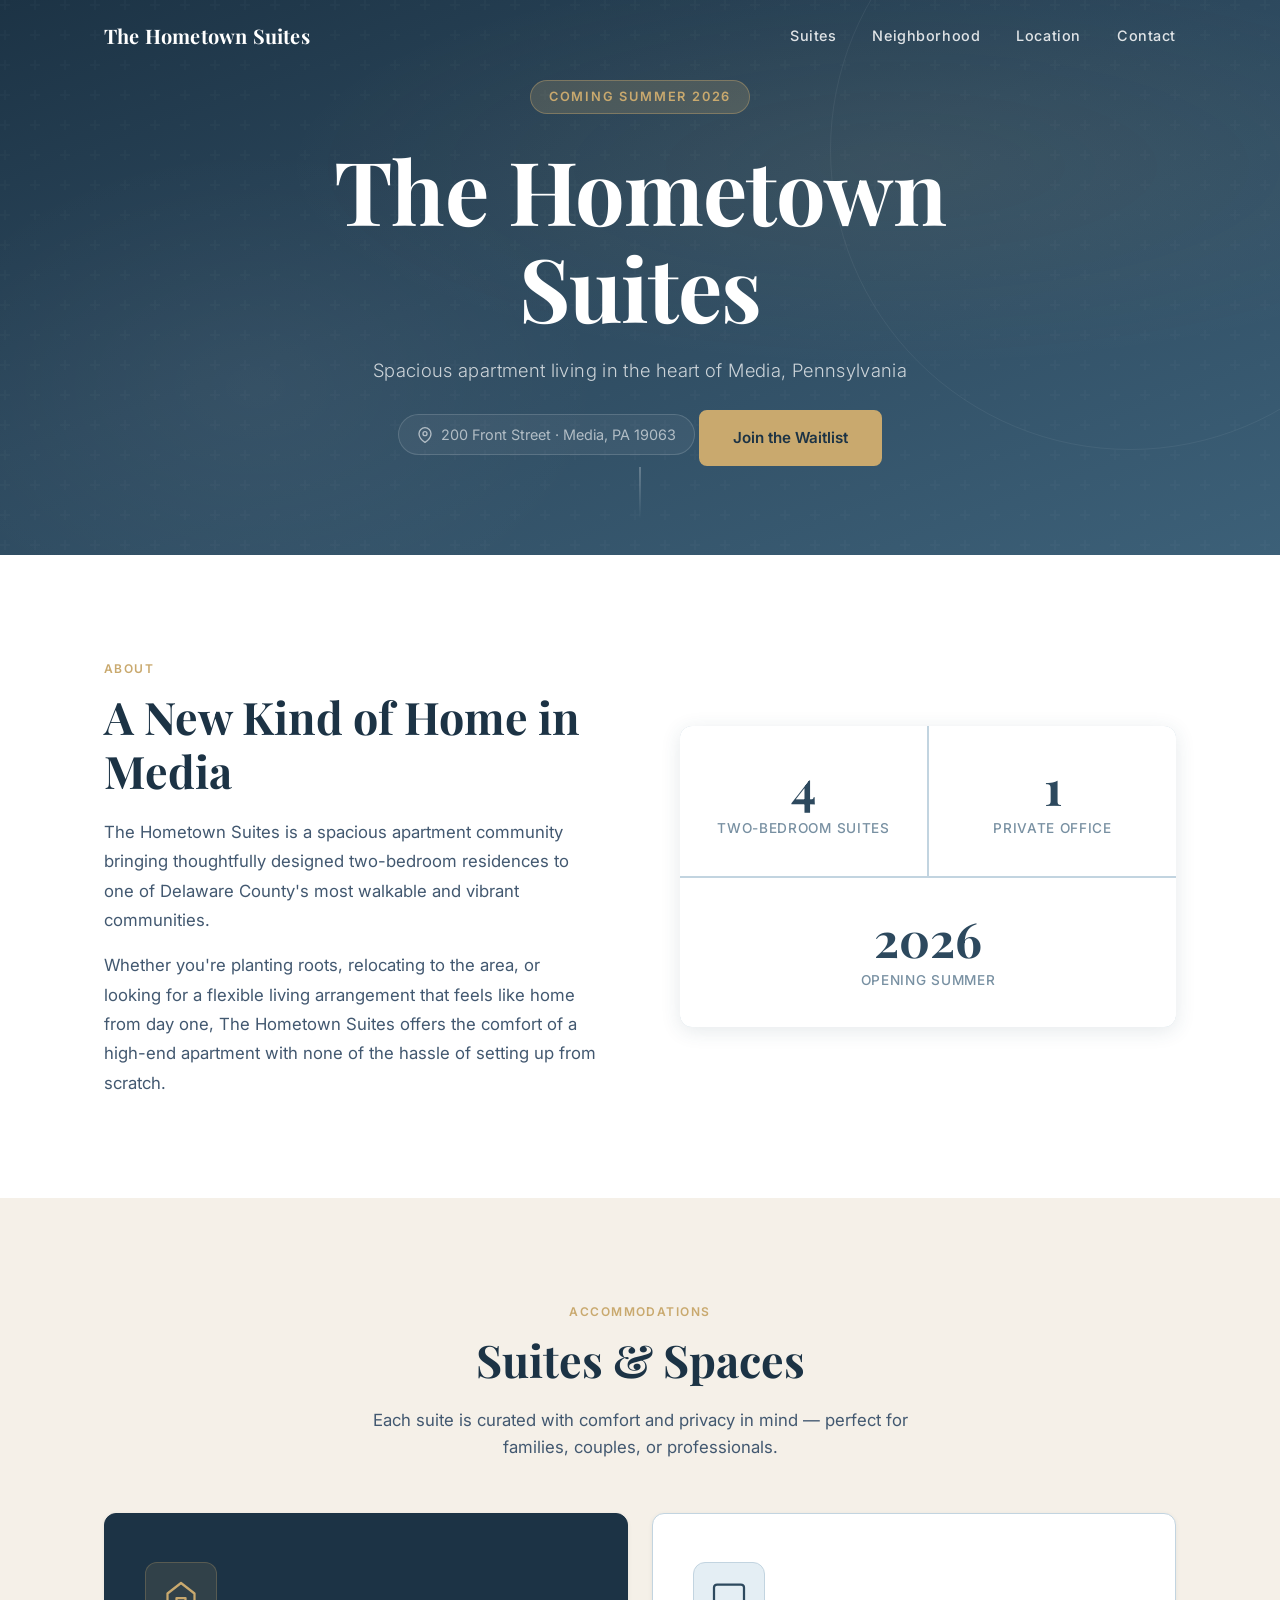
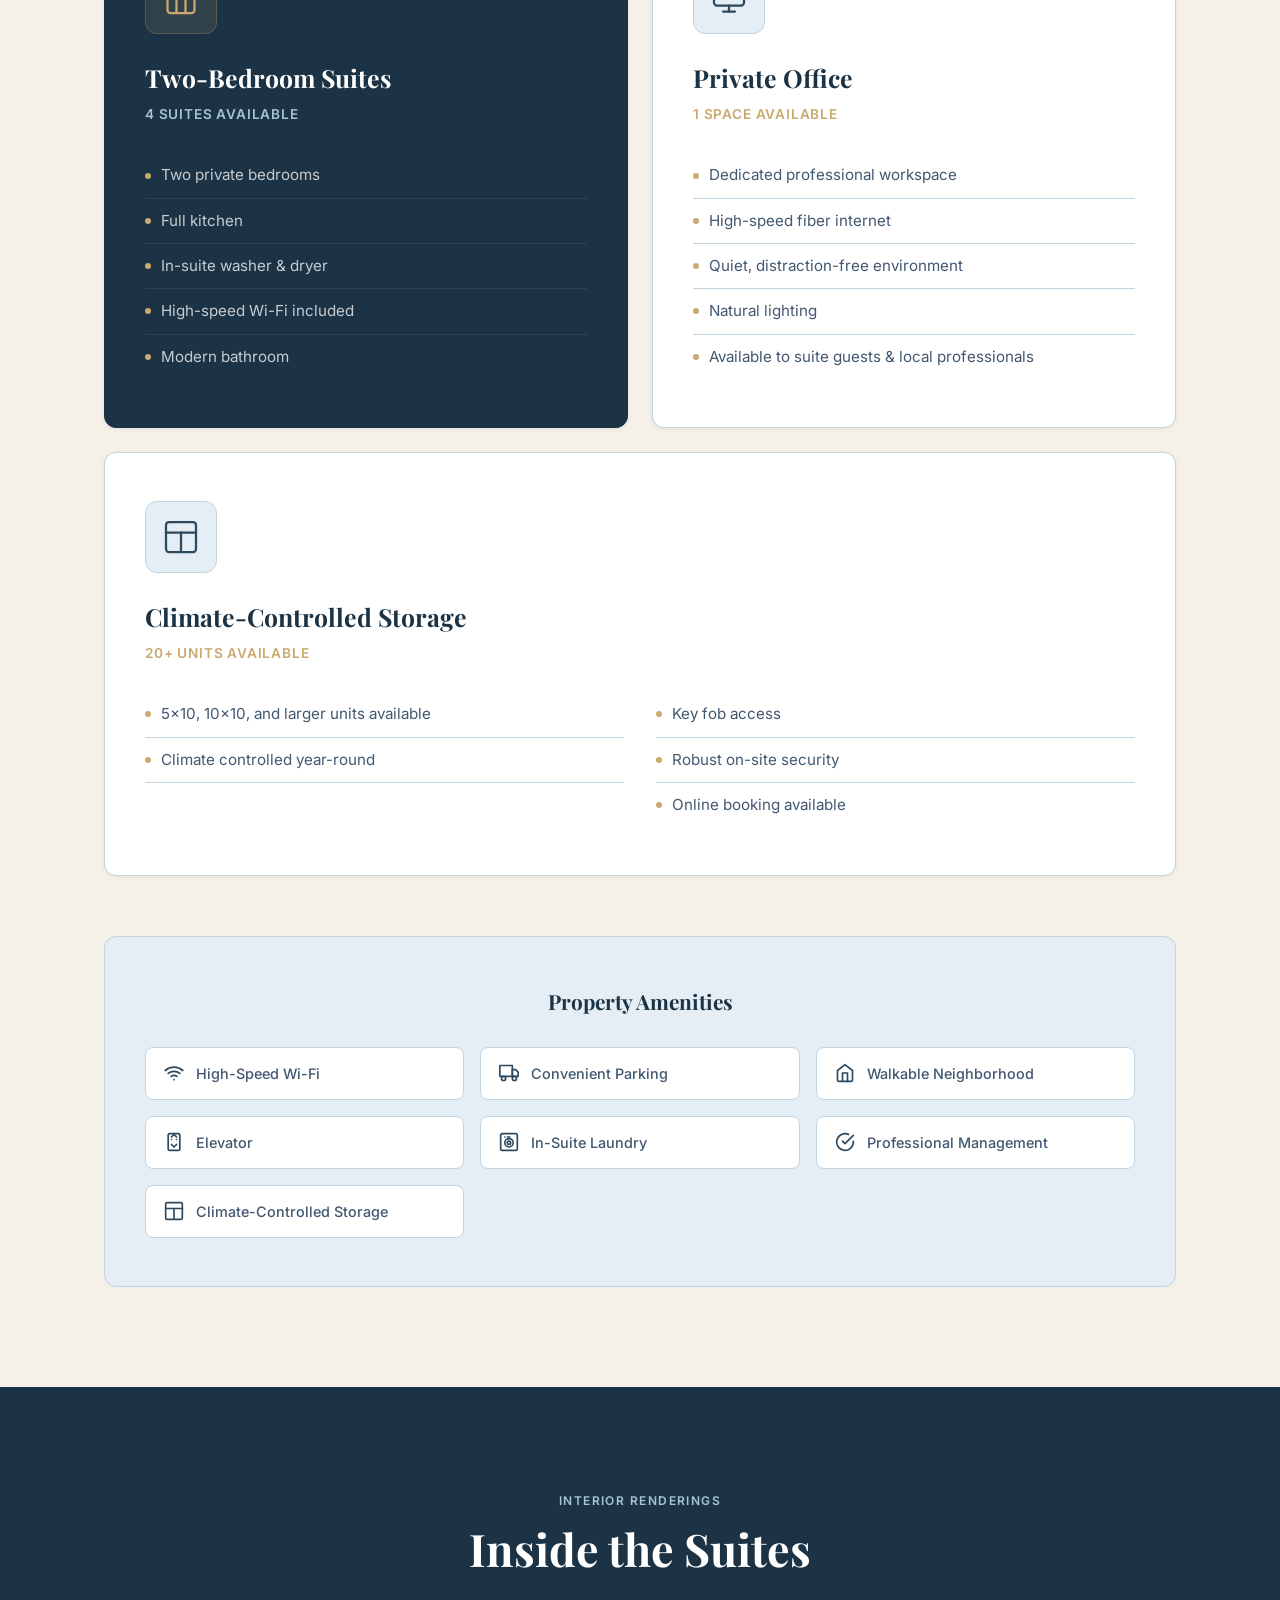
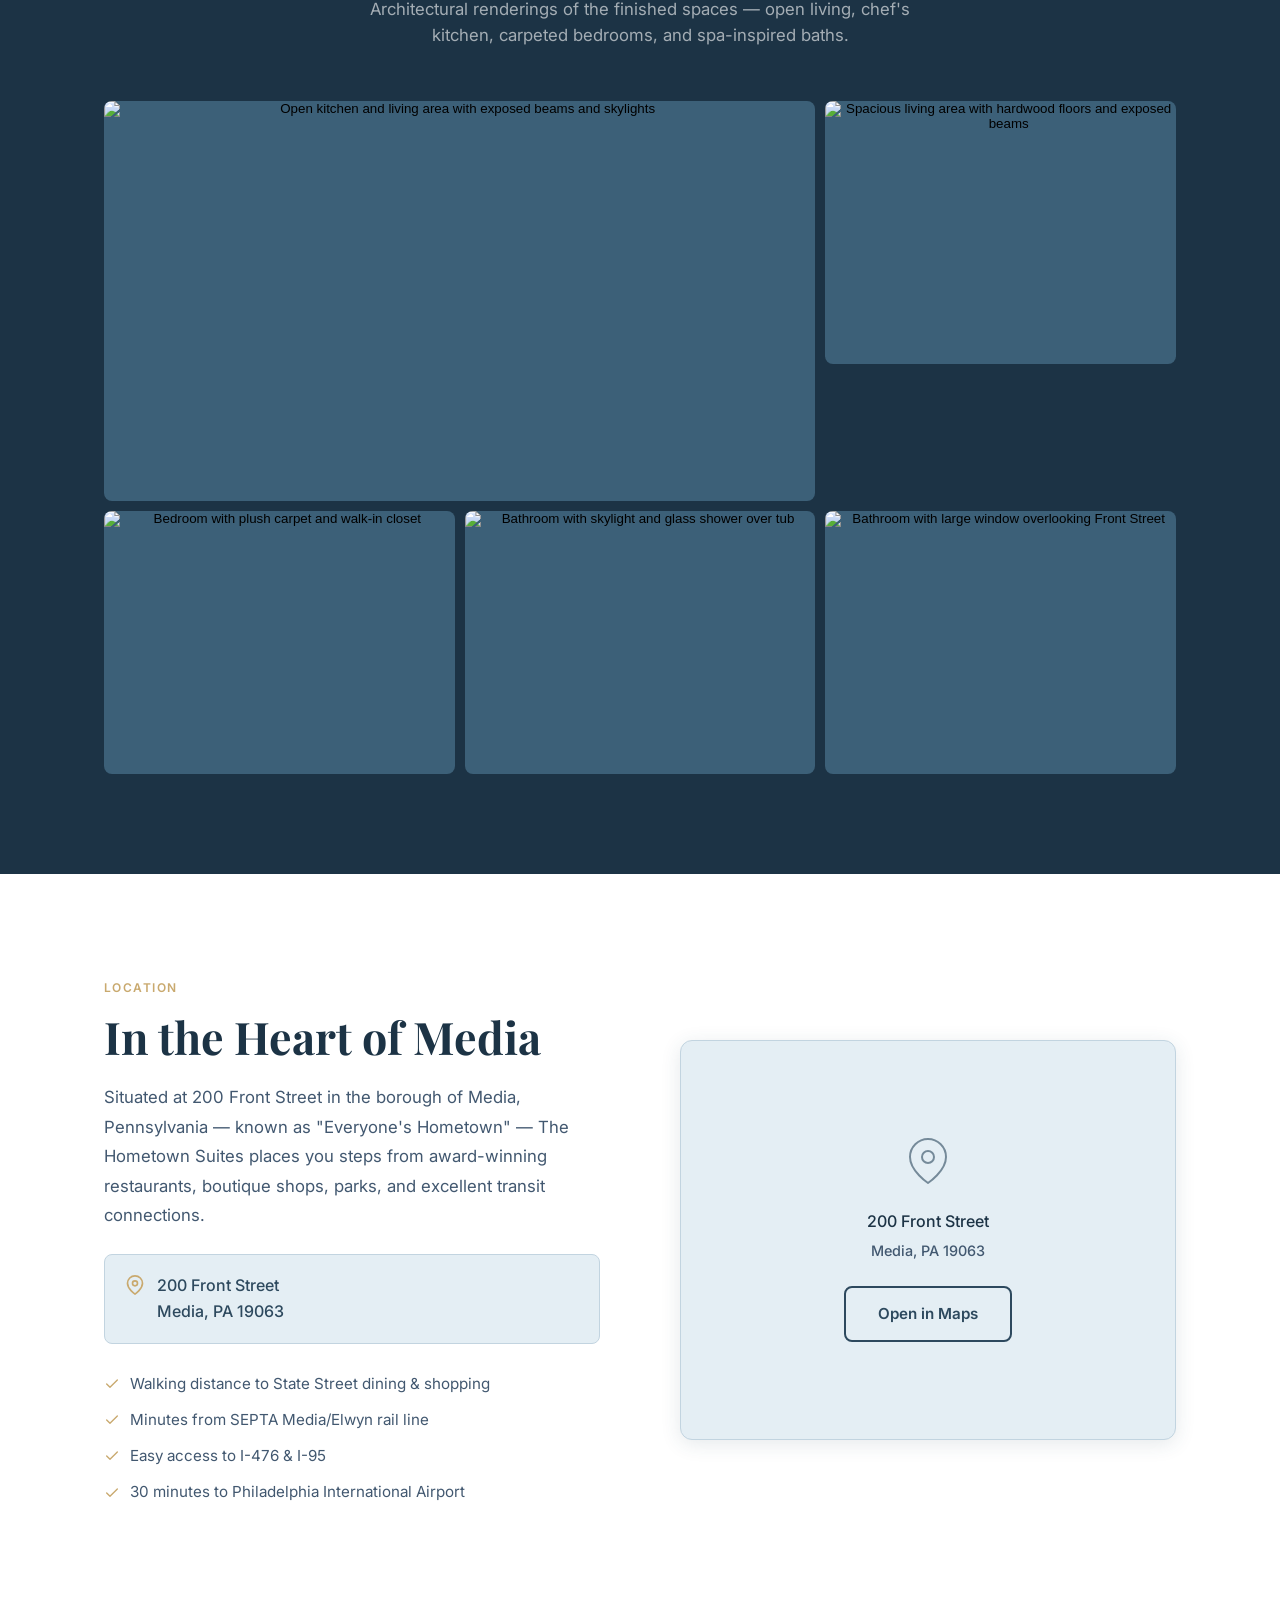
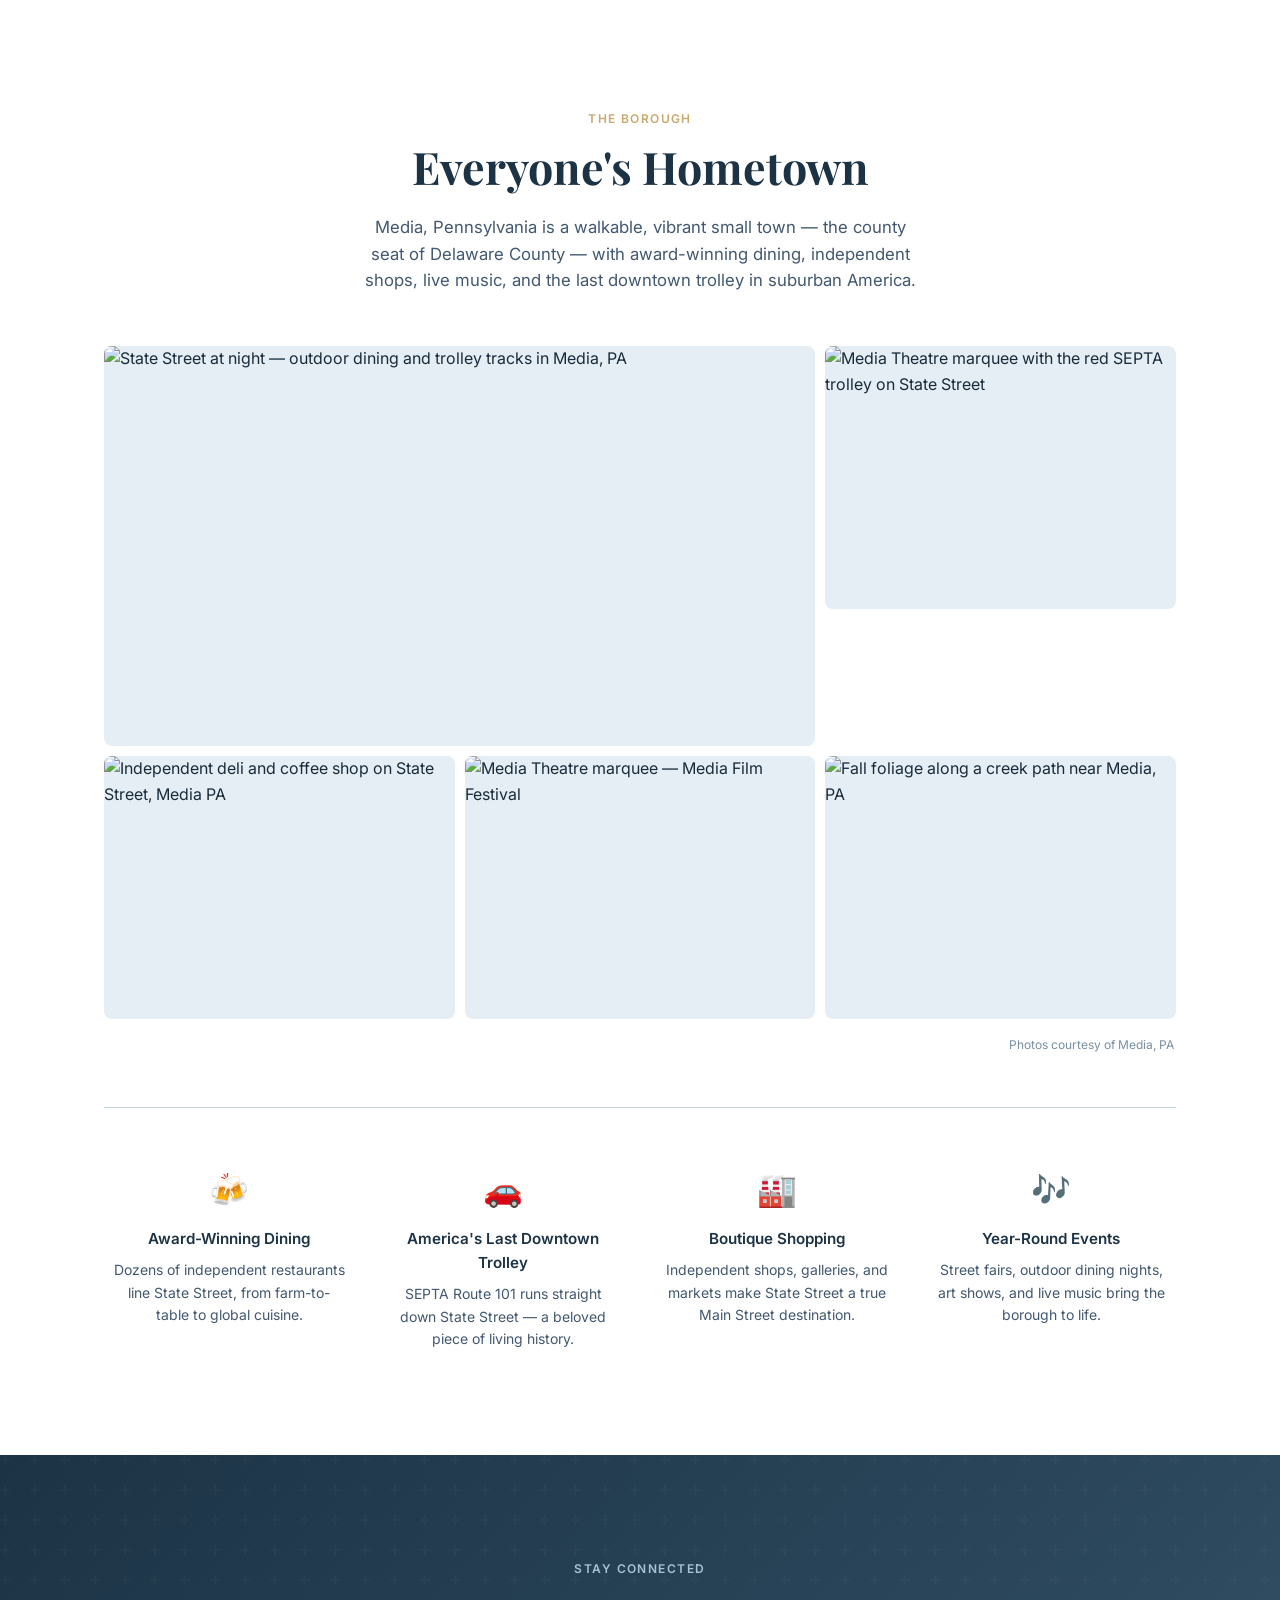
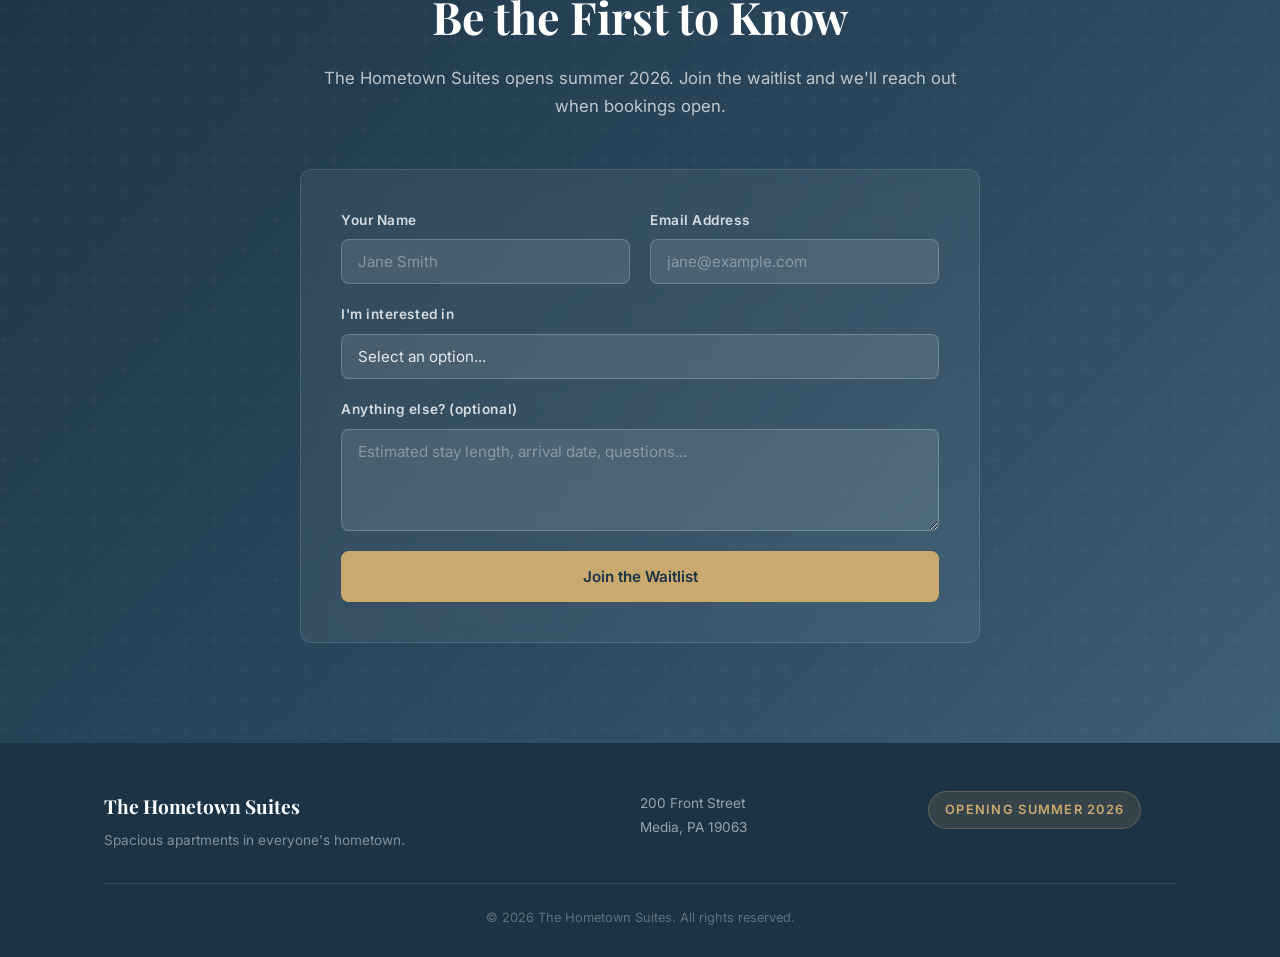
==== commit 7dc7bd6c: "Add climate-controlled storage units section - New full-width suite card: 20+ units, 5x10/10x10/larg" ====
--- a/index.html
+++ b/index.html
@@ -110,6 +110,21 @@
             <li>Available to suite guests &amp; local professionals</li>
           </ul>
         </div>
+
+        <div class="suite-card suite-card--wide">
+          <div class="suite-card__icon">
+            <svg xmlns="http://www.w3.org/2000/svg" width="36" height="36" viewBox="0 0 24 24" fill="none" stroke="currentColor" stroke-width="1.5" stroke-linecap="round" stroke-linejoin="round"><rect x="2" y="2" width="20" height="20" rx="2"/><line x1="2" y1="9" x2="22" y2="9"/><line x1="12" y1="9" x2="12" y2="21"/></svg>
+          </div>
+          <h3 class="suite-card__title">Climate-Controlled Storage</h3>
+          <p class="suite-card__count">20+ Units Available</p>
+          <ul class="suite-card__features suite-card__features--cols">
+            <li>5&times;10, 10&times;10, and larger units available</li>
+            <li>Climate controlled year-round</li>
+            <li>Key fob access</li>
+            <li>Robust on-site security</li>
+            <li>Online booking available</li>
+          </ul>
+        </div>
       </div>
 
       <div class="amenities">
@@ -138,6 +153,10 @@
           <div class="amenity">
             <svg xmlns="http://www.w3.org/2000/svg" width="20" height="20" viewBox="0 0 24 24" fill="none" stroke="currentColor" stroke-width="2" stroke-linecap="round" stroke-linejoin="round"><path d="M22 11.08V12a10 10 0 1 1-5.93-9.14"/><polyline points="22 4 12 14.01 9 11.01"/></svg>
             Professional Management
+          </div>
+          <div class="amenity">
+            <svg xmlns="http://www.w3.org/2000/svg" width="20" height="20" viewBox="0 0 24 24" fill="none" stroke="currentColor" stroke-width="2" stroke-linecap="round" stroke-linejoin="round"><rect x="2" y="2" width="20" height="20" rx="2"/><line x1="2" y1="9" x2="22" y2="9"/><line x1="12" y1="9" x2="12" y2="21"/></svg>
+            Climate-Controlled Storage
           </div>
         </div>
       </div>
@@ -346,7 +365,8 @@
               <option value="">Select an option...</option>
               <option value="suite">A Two-Bedroom Suite</option>
               <option value="office">The Private Office</option>
-              <option value="both">Both</option>
+              <option value="storage">A Storage Unit</option>
+              <option value="both">Multiple</option>
             </select>
           </div>
           <div class="form__group">
--- a/styles.css
+++ b/styles.css
@@ -500,6 +500,19 @@
 
 .suite-card__features li:last-child {
   border-bottom: none;
+}
+
+.suite-card--wide {
+  grid-column: 1 / -1;
+}
+
+.suite-card__features--cols {
+  columns: 2;
+  column-gap: 32px;
+}
+
+.suite-card__features--cols li {
+  break-inside: avoid;
 }
 
 /* ── AMENITIES ── */
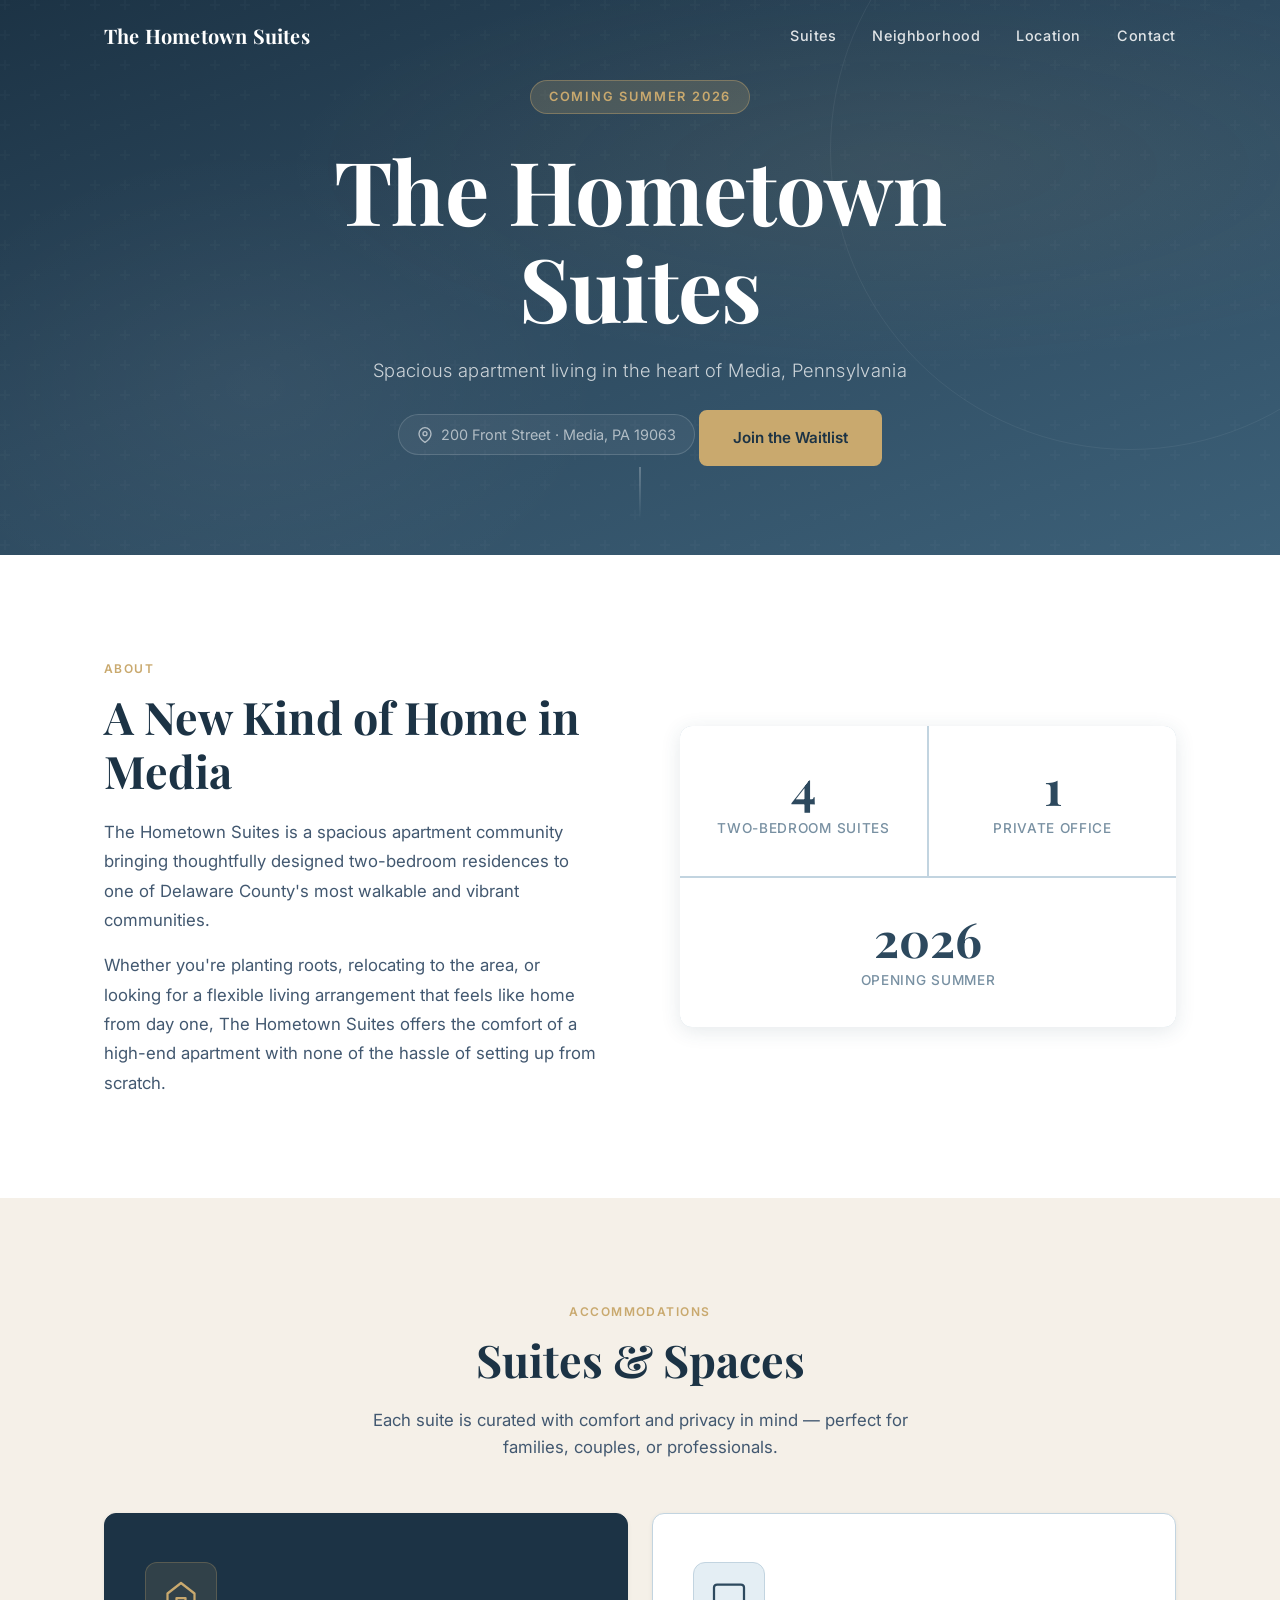
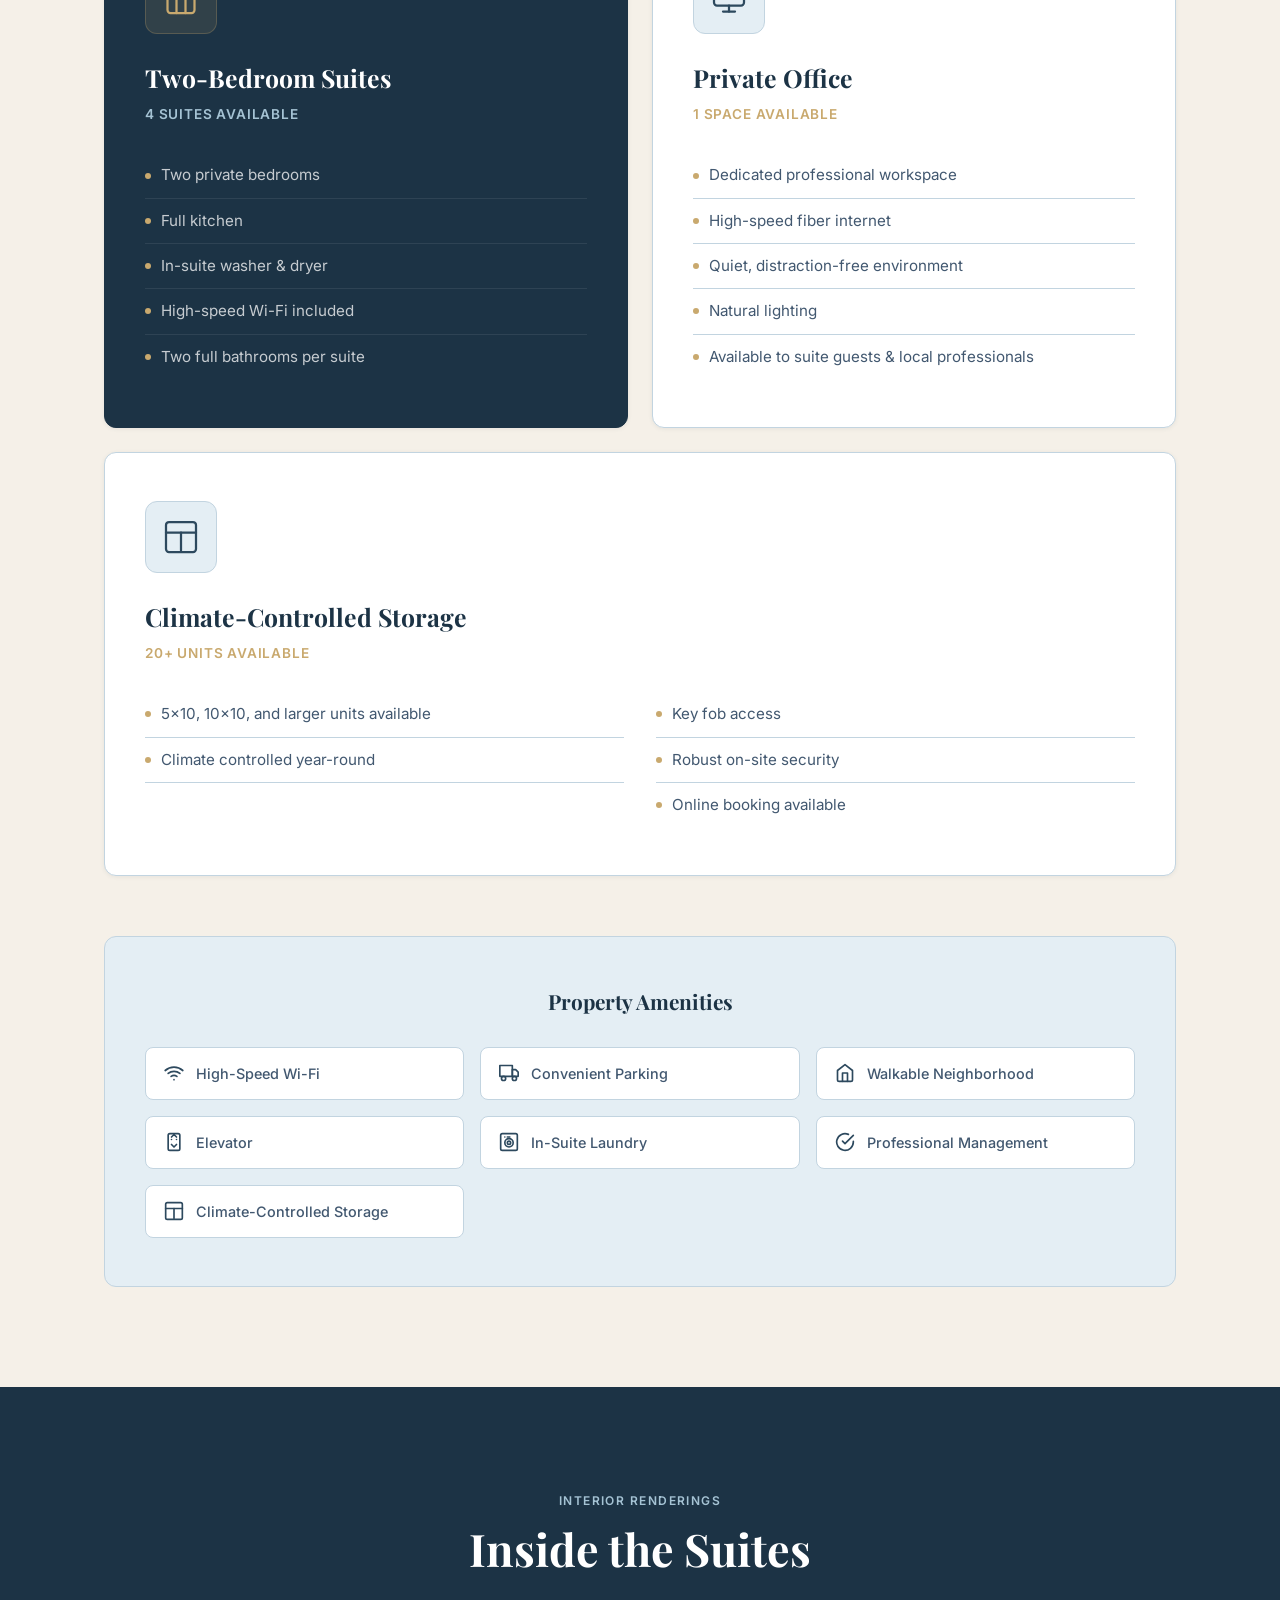
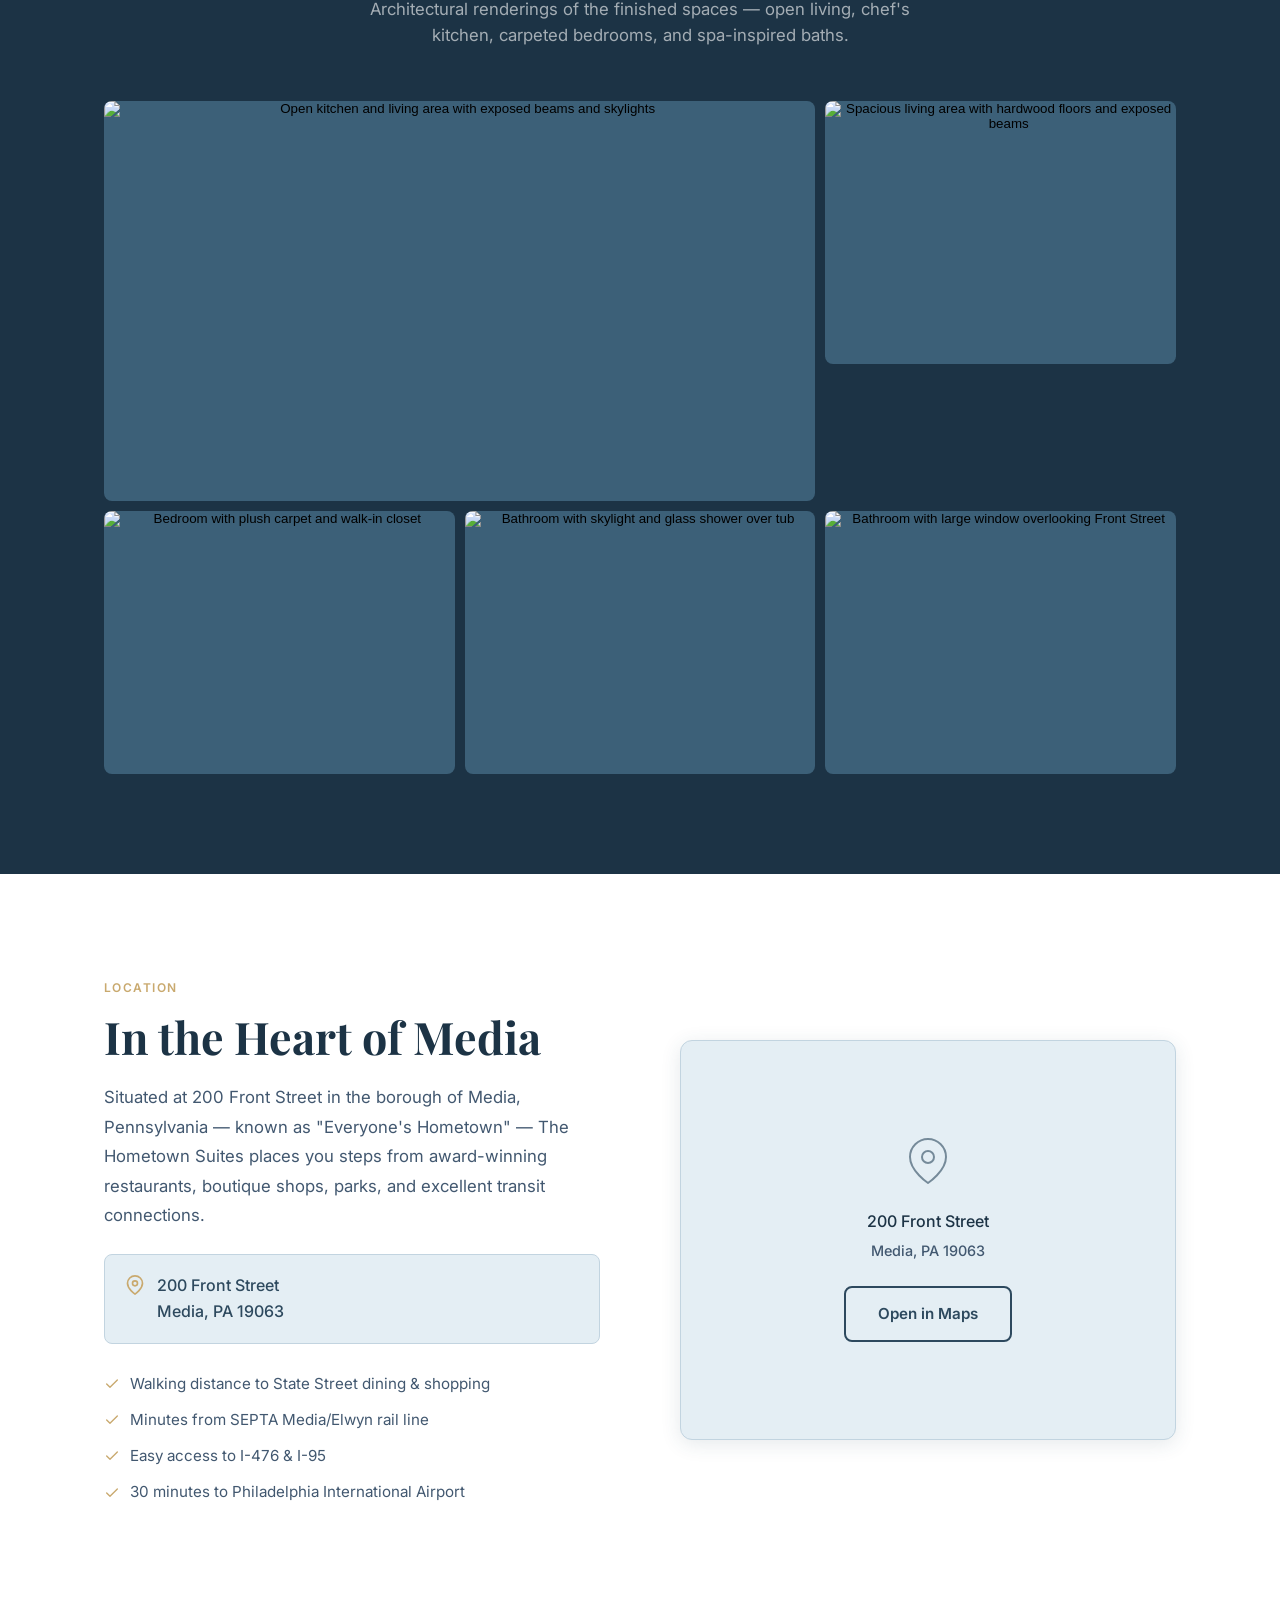
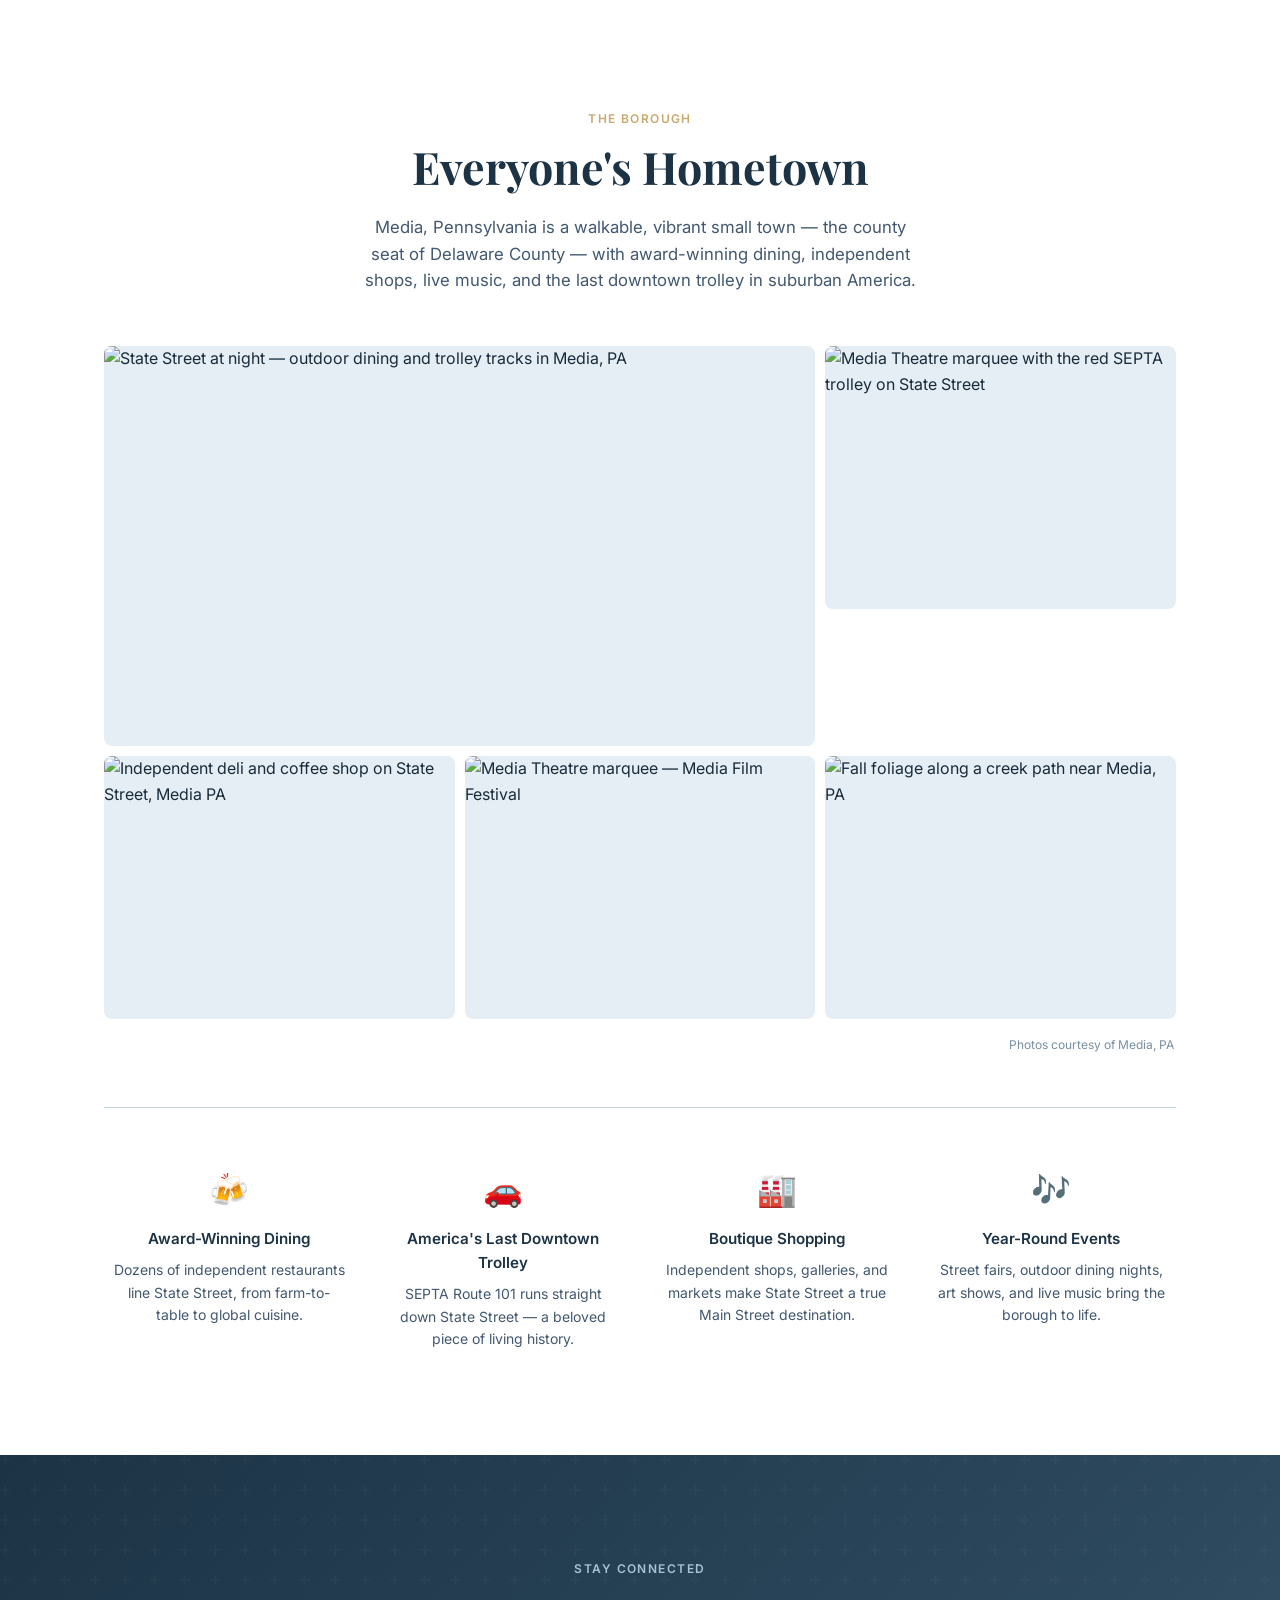
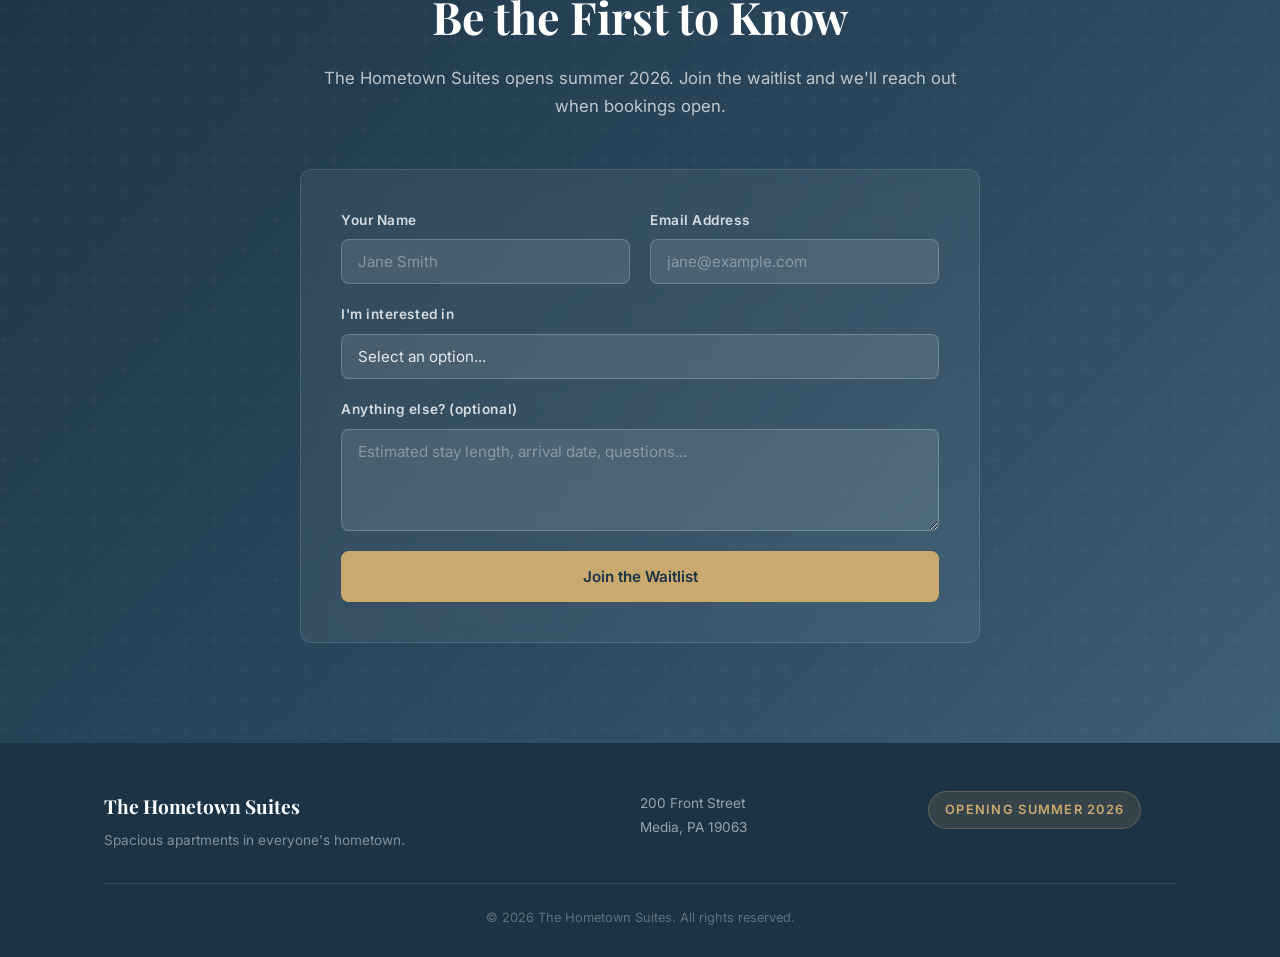
==== commit 113fc45a: "Change "Modern bathroom" to "Two full bathrooms per suite" https://claude.ai/code/session_018cqg1VnF" ====
--- a/index.html
+++ b/index.html
@@ -92,7 +92,7 @@
             <li>Full kitchen</li>
             <li>In-suite washer &amp; dryer</li>
             <li>High-speed Wi-Fi included</li>
-            <li>Modern bathroom</li>
+            <li>Two full bathrooms per suite</li>
           </ul>
         </div>
 
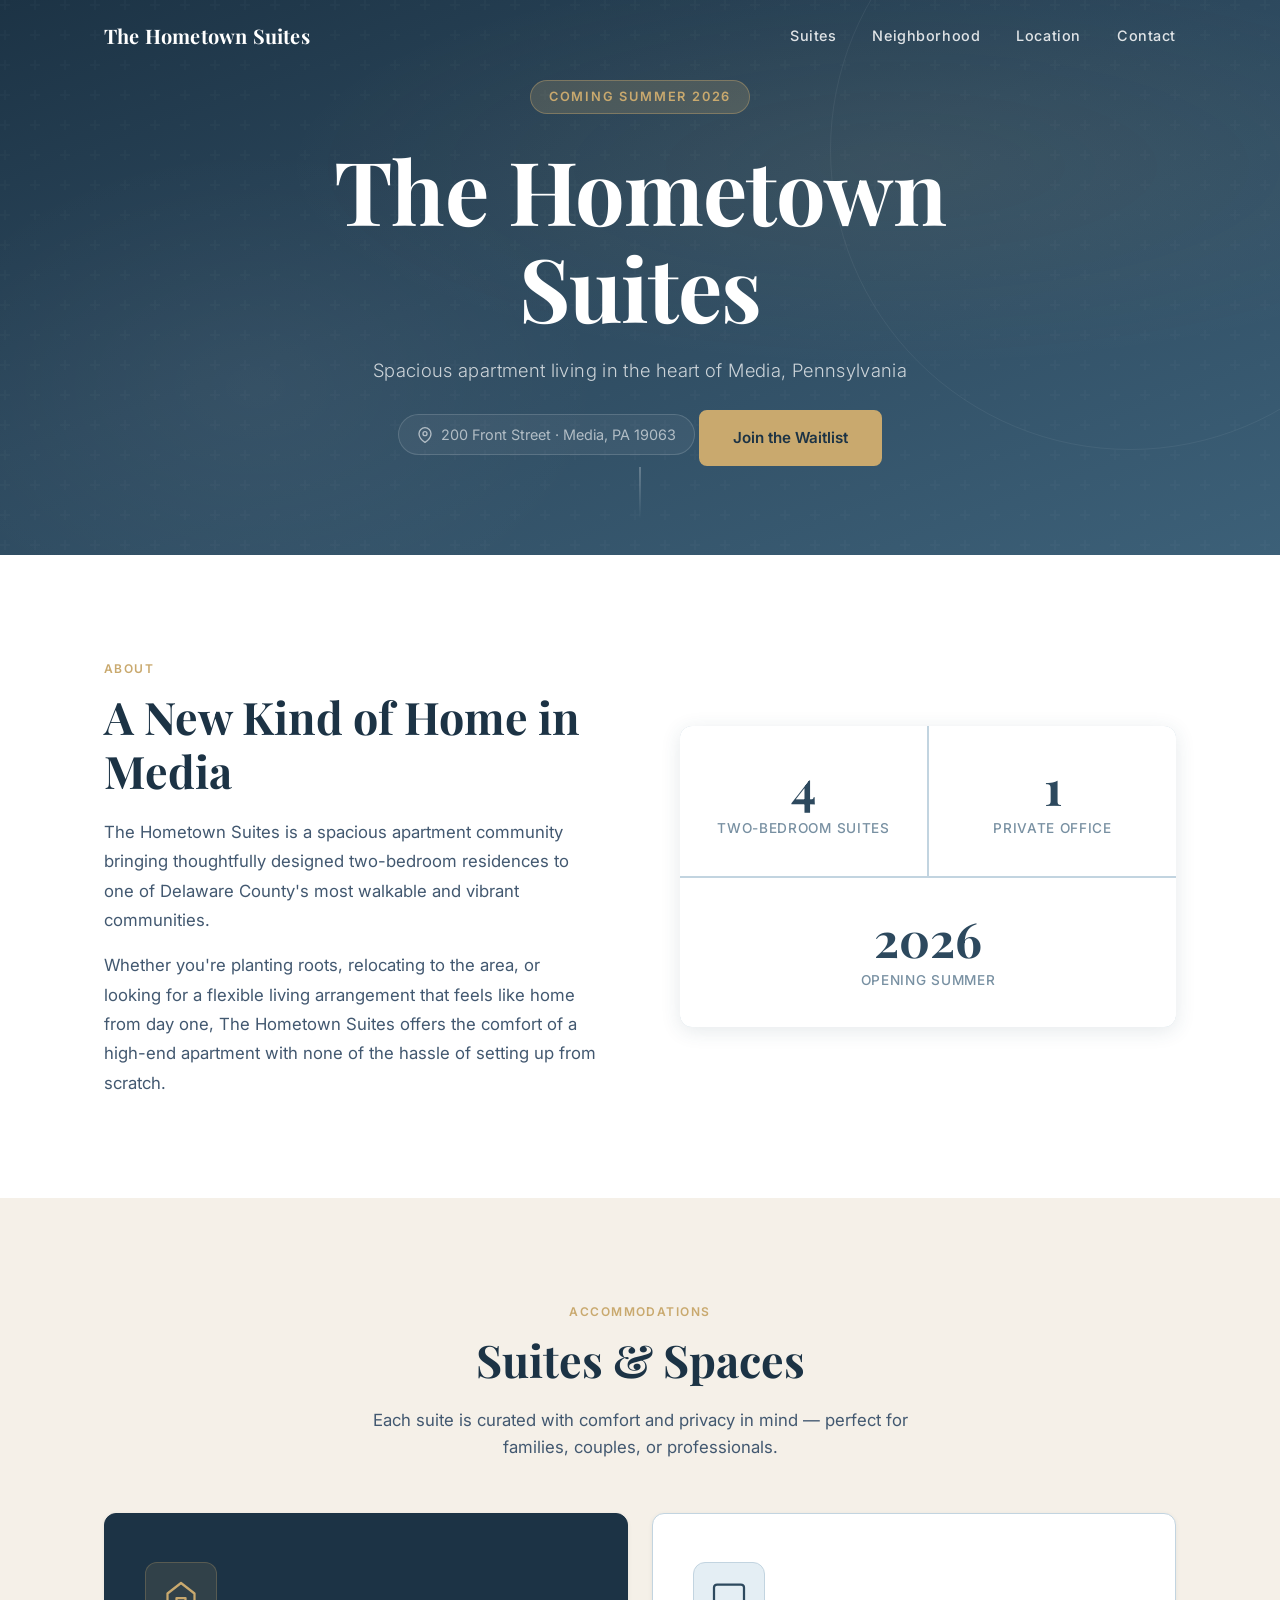
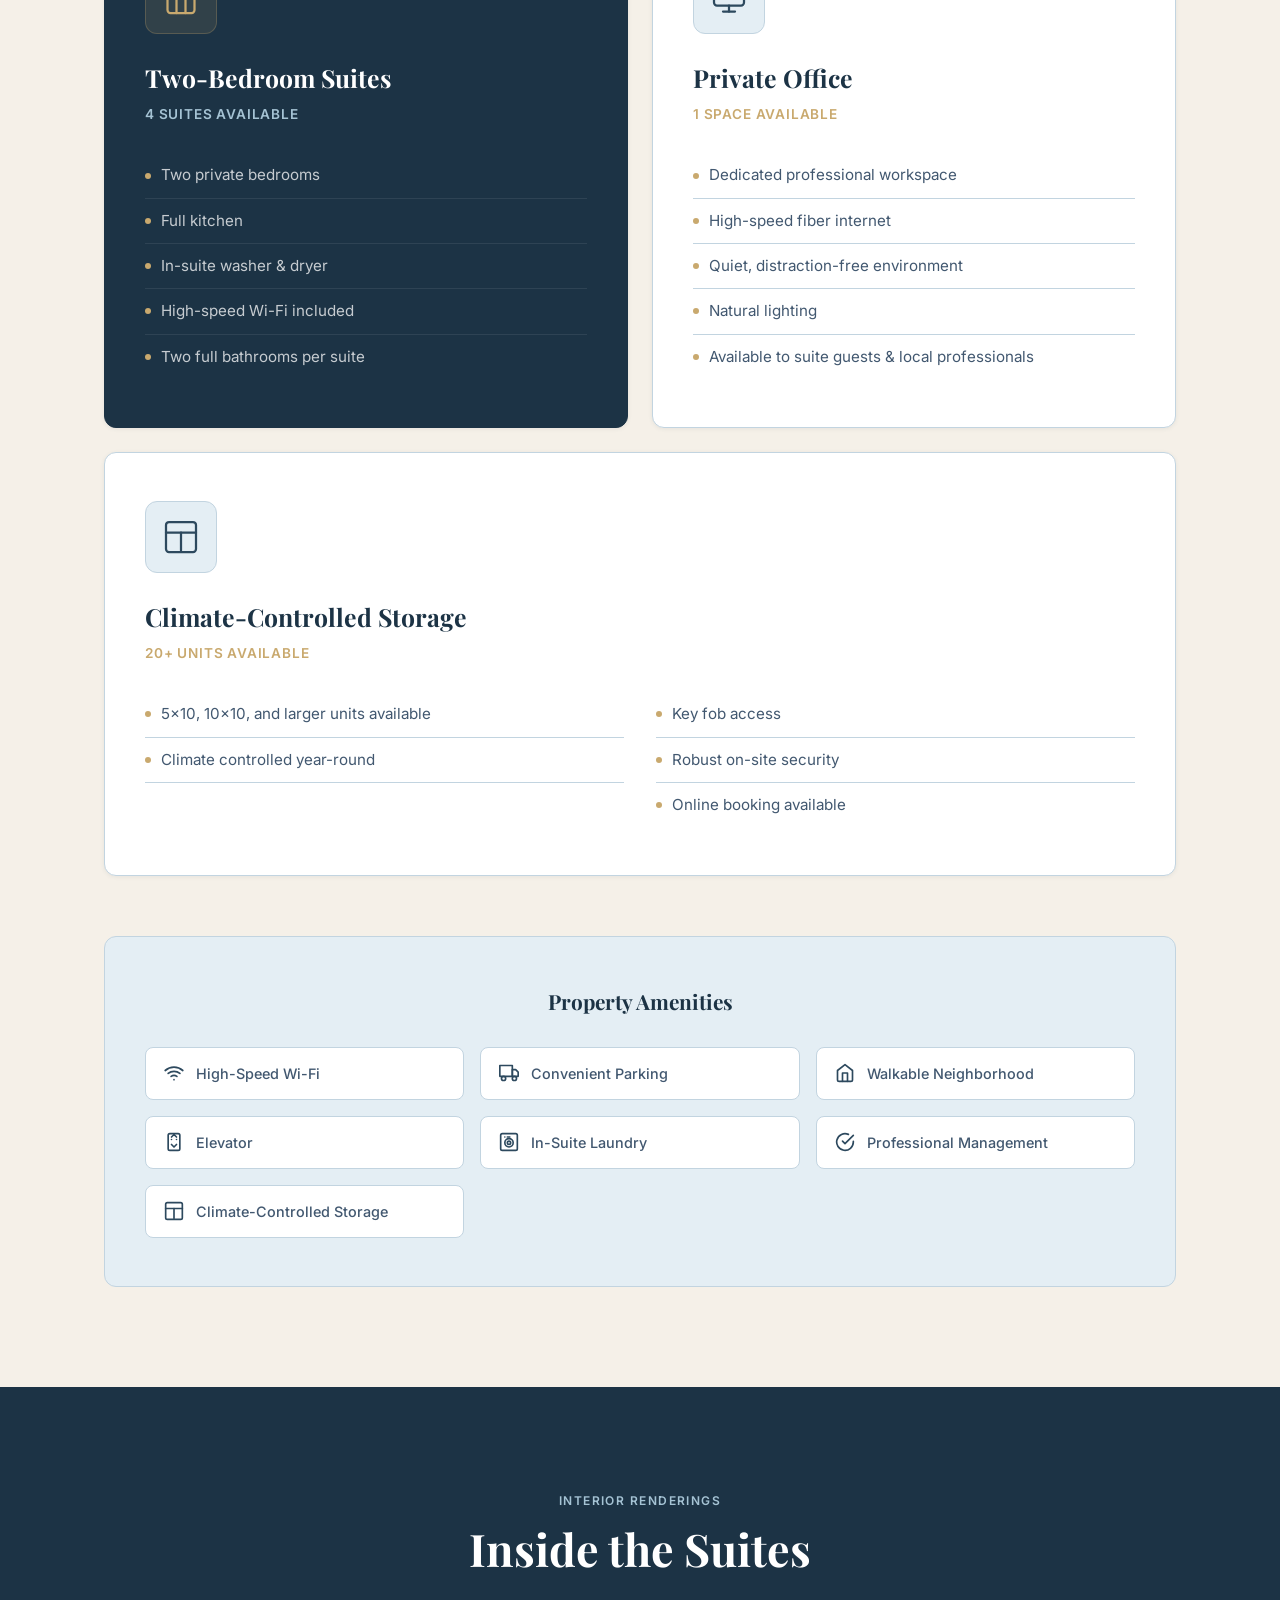
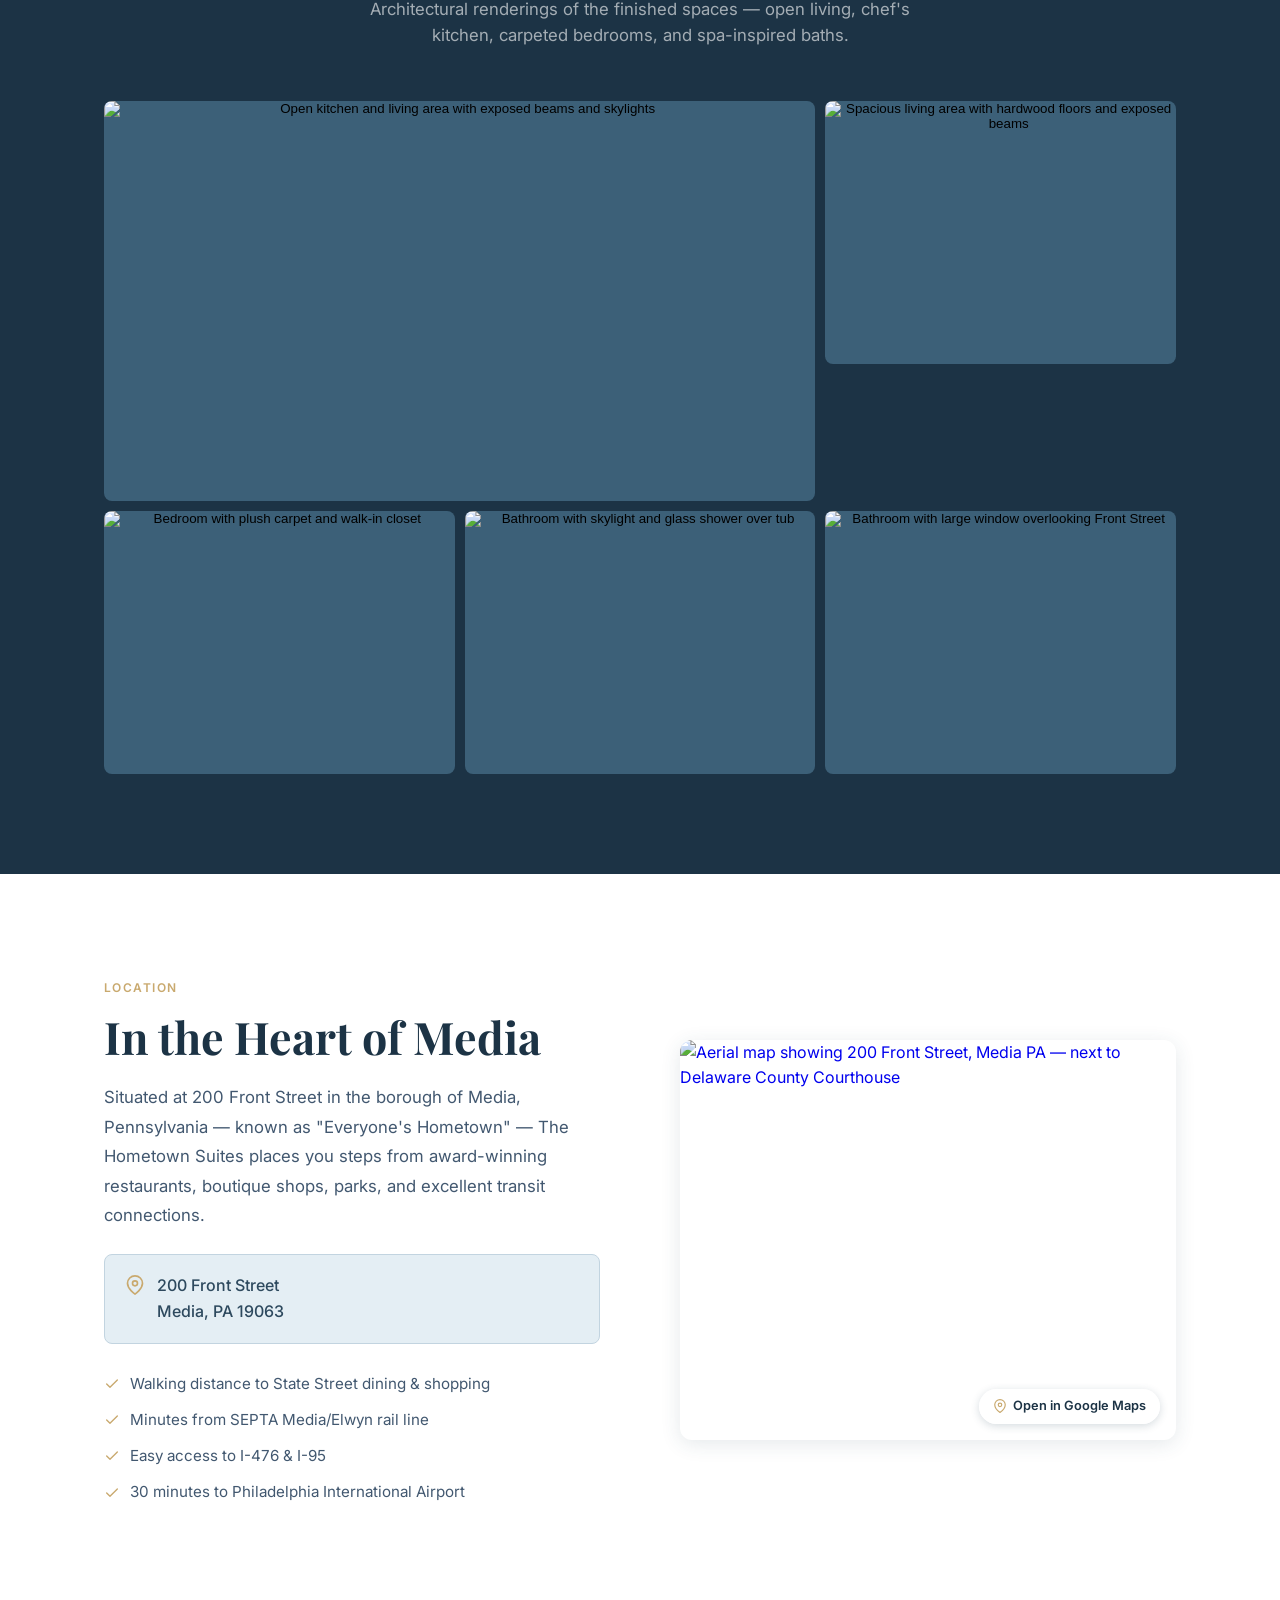
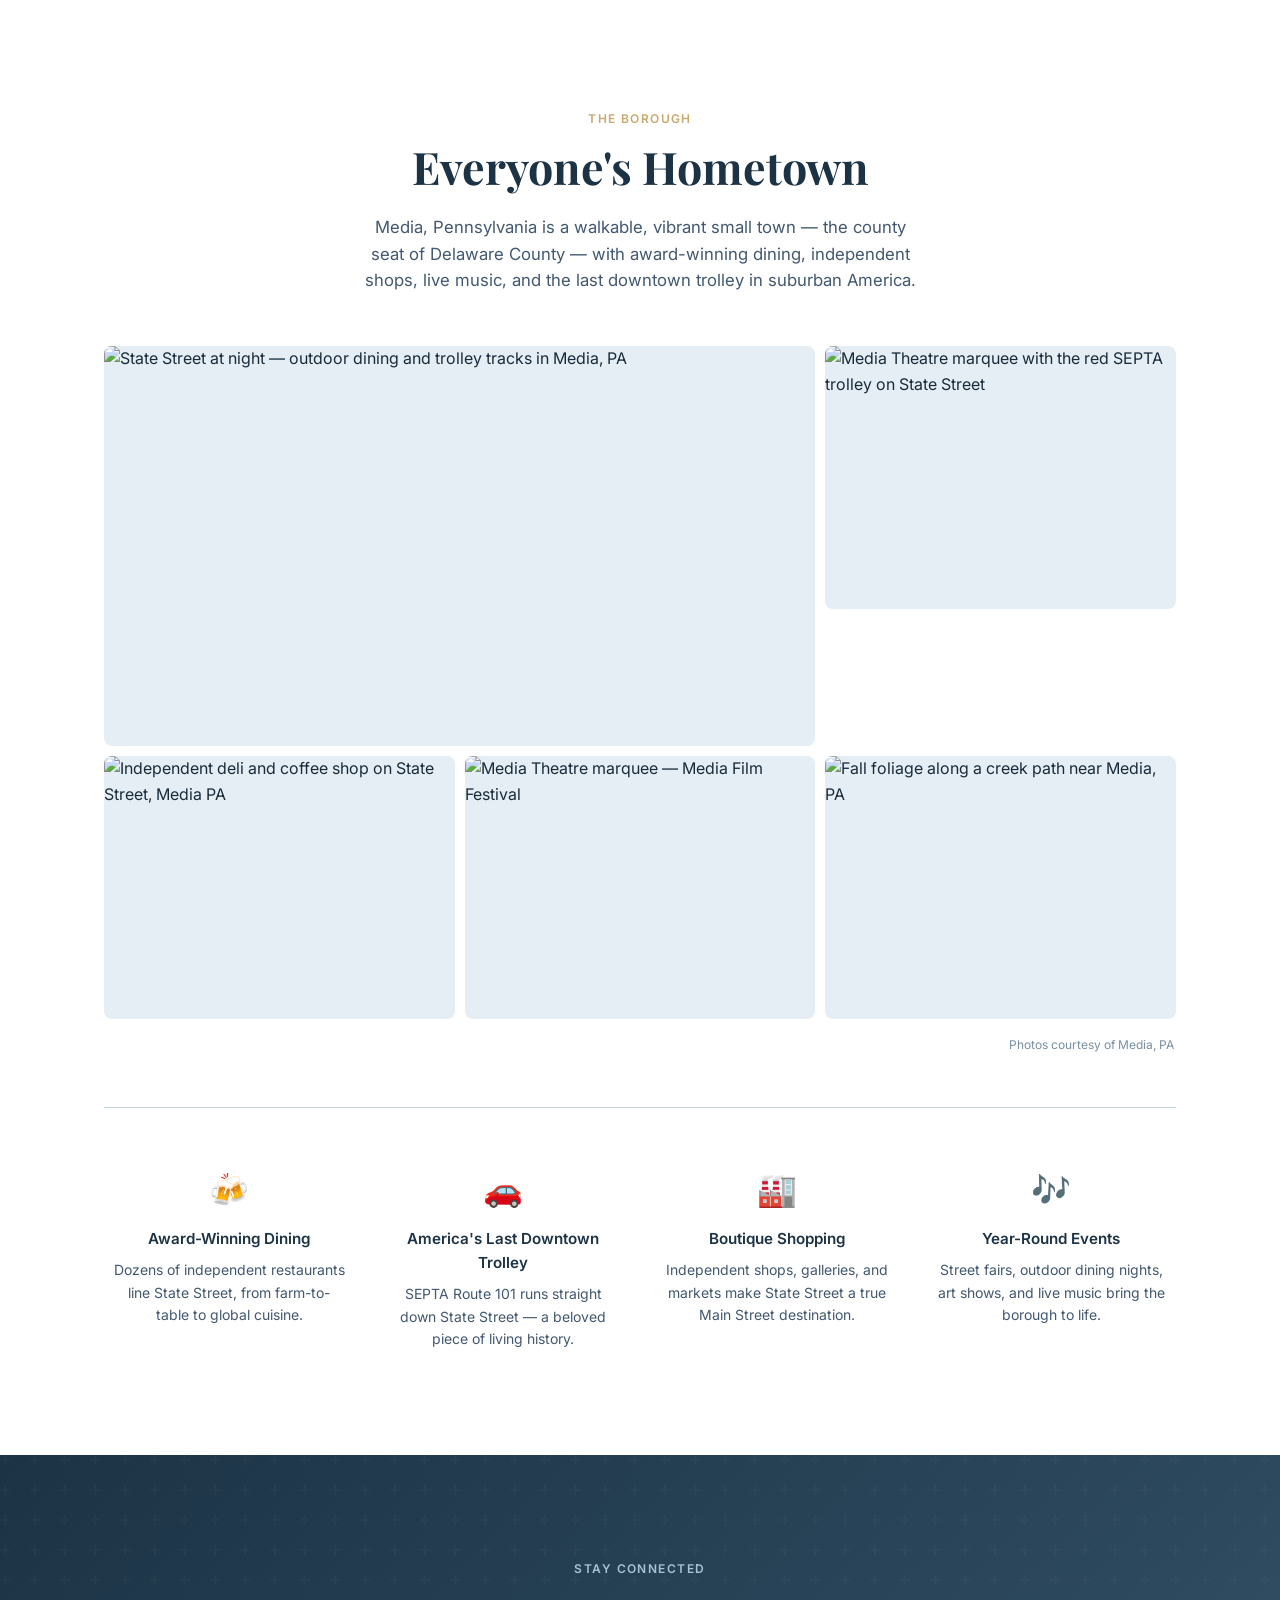
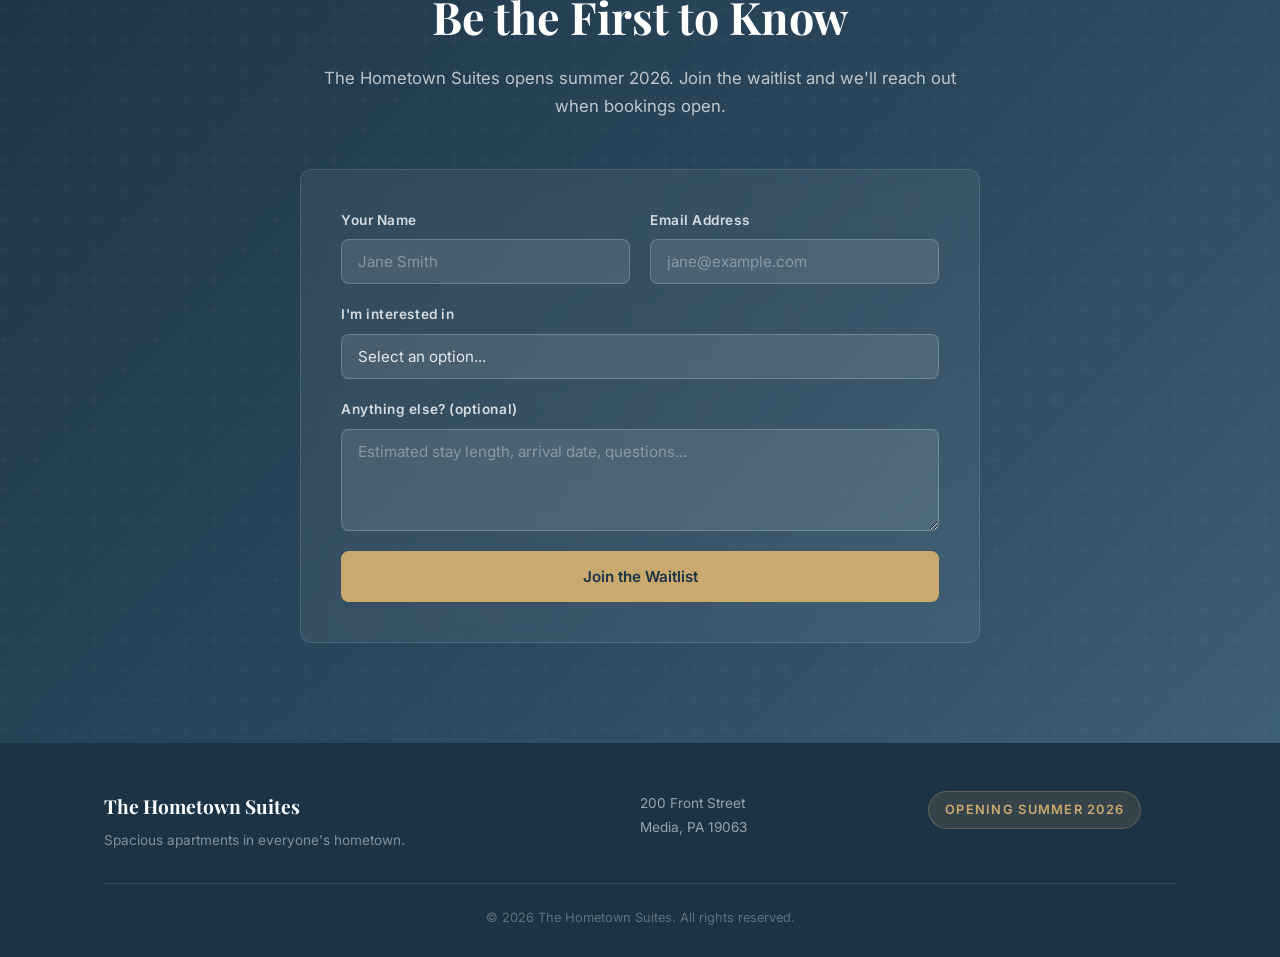
==== commit 045a90ad: "Replace map placeholder with aerial map image - images/media-map.jpg used in location section (right" ====
--- a/index.html
+++ b/index.html
@@ -245,14 +245,18 @@
           </ul>
         </div>
         <div class="location__map-wrap">
-          <div class="location__map">
-            <div class="map__placeholder">
-              <svg xmlns="http://www.w3.org/2000/svg" width="48" height="48" viewBox="0 0 24 24" fill="none" stroke="currentColor" stroke-width="1" stroke-linecap="round" stroke-linejoin="round"><path d="M21 10c0 7-9 13-9 13s-9-6-9-13a9 9 0 0 1 18 0z"/><circle cx="12" cy="10" r="3"/></svg>
-              <p>200 Front Street</p>
-              <p>Media, PA 19063</p>
-              <a href="https://maps.google.com/?q=200+Front+Street+Media+PA+19063" target="_blank" rel="noopener noreferrer" class="btn btn--outline">Open in Maps</a>
-            </div>
-          </div>
+          <a href="https://maps.google.com/?q=200+Front+Street+Media+PA+19063" target="_blank" rel="noopener noreferrer" class="location__map-link">
+            <img
+              src="images/media-map.jpg"
+              alt="Aerial map showing 200 Front Street, Media PA — next to Delaware County Courthouse"
+              class="location__map-img"
+              loading="lazy"
+            />
+            <span class="location__map-badge">
+              <svg xmlns="http://www.w3.org/2000/svg" width="14" height="14" viewBox="0 0 24 24" fill="none" stroke="currentColor" stroke-width="2" stroke-linecap="round" stroke-linejoin="round"><path d="M21 10c0 7-9 13-9 13s-9-6-9-13a9 9 0 0 1 18 0z"/><circle cx="12" cy="10" r="3"/></svg>
+              Open in Google Maps
+            </span>
+          </a>
         </div>
       </div>
     </div>
--- a/styles.css
+++ b/styles.css
@@ -818,16 +818,47 @@
   position: relative;
 }
 
-.location__map {
-  background: var(--primary-ghost);
+.location__map-link {
+  display: block;
+  position: relative;
   border-radius: var(--radius);
-  border: 1px solid var(--border);
   overflow: hidden;
+  box-shadow: var(--shadow);
+  text-decoration: none;
+}
+
+.location__map-img {
+  width: 100%;
   height: 400px;
-  display: flex;
-  align-items: center;
-  justify-content: center;
-  box-shadow: var(--shadow);
+  object-fit: cover;
+  display: block;
+  transition: transform 0.4s ease;
+}
+
+.location__map-link:hover .location__map-img {
+  transform: scale(1.03);
+}
+
+.location__map-badge {
+  position: absolute;
+  bottom: 16px;
+  right: 16px;
+  display: inline-flex;
+  align-items: center;
+  gap: 6px;
+  background: rgba(255,255,255,.92);
+  color: var(--primary-dark);
+  font-size: 0.8rem;
+  font-weight: 600;
+  padding: 7px 14px;
+  border-radius: 100px;
+  box-shadow: 0 2px 8px rgba(45,73,94,.2);
+  pointer-events: none;
+}
+
+.location__map-badge svg {
+  color: var(--accent);
+  flex-shrink: 0;
 }
 
 .map__placeholder {
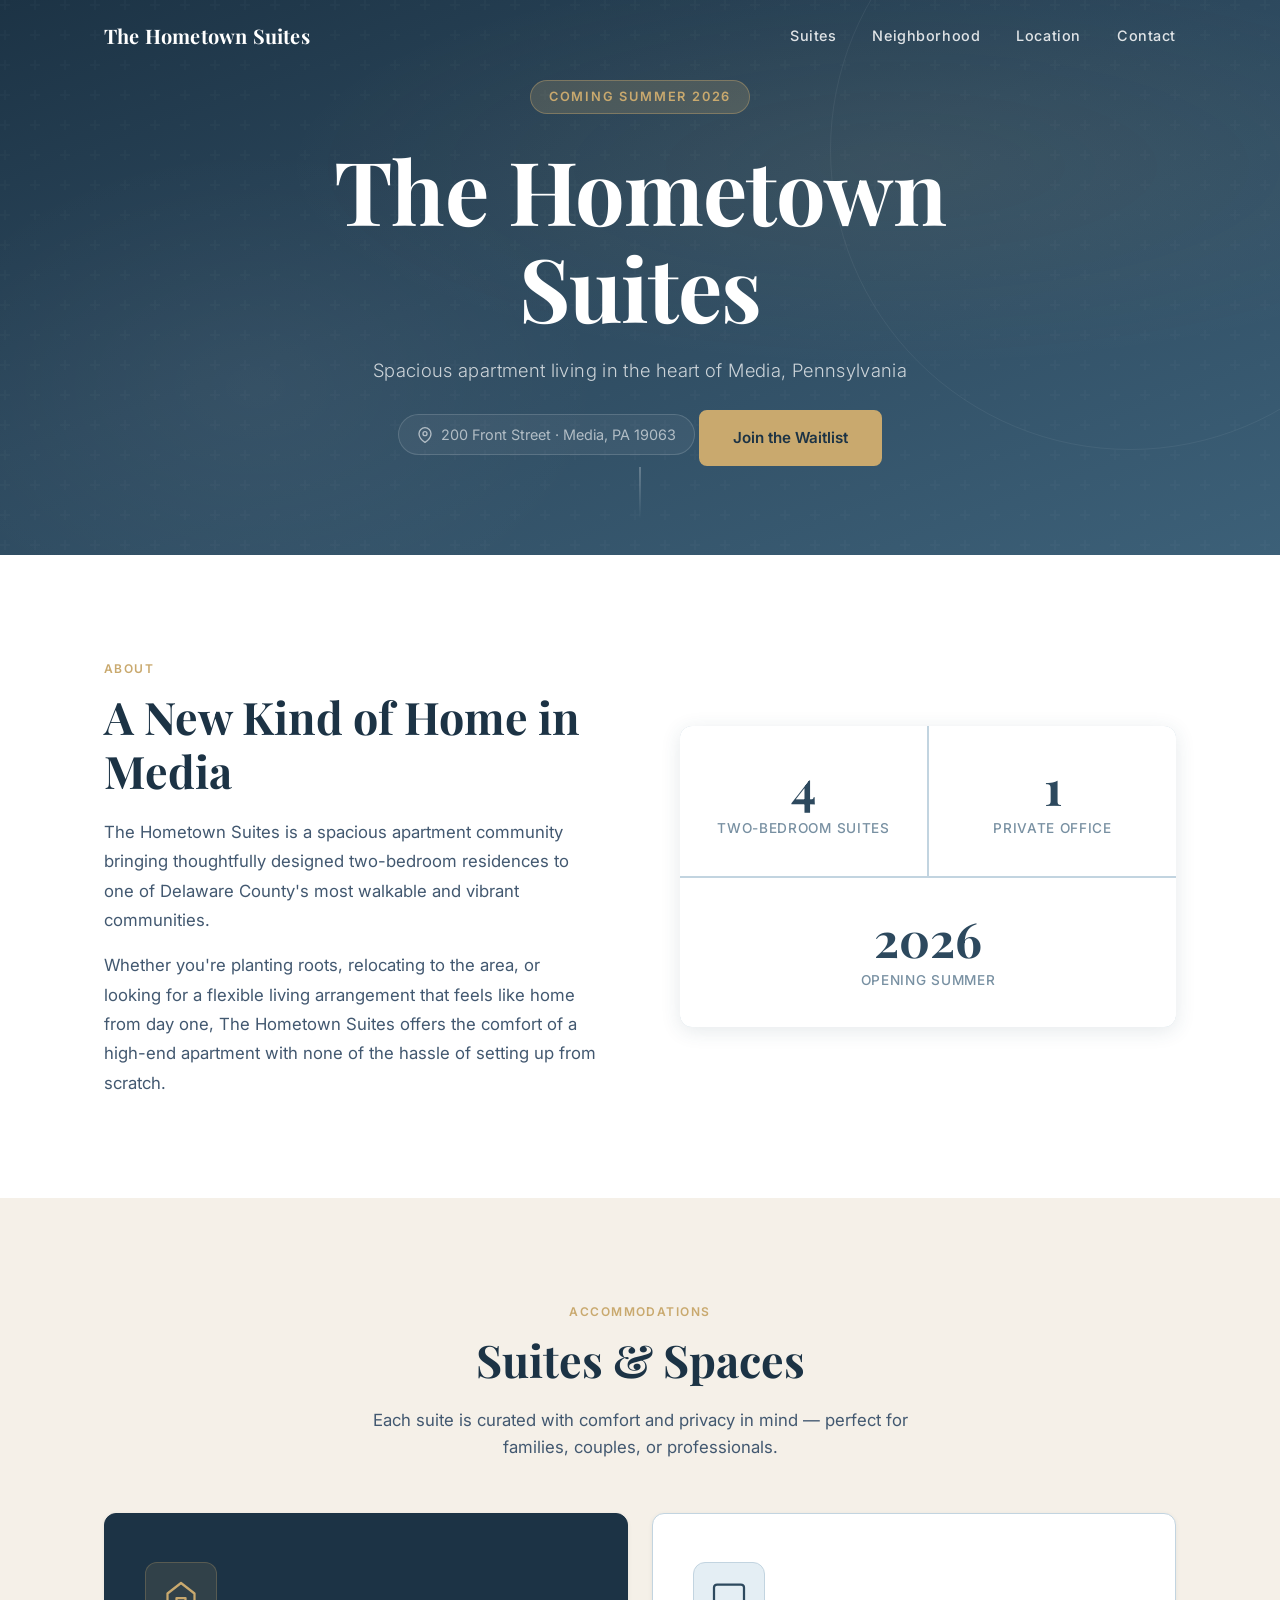
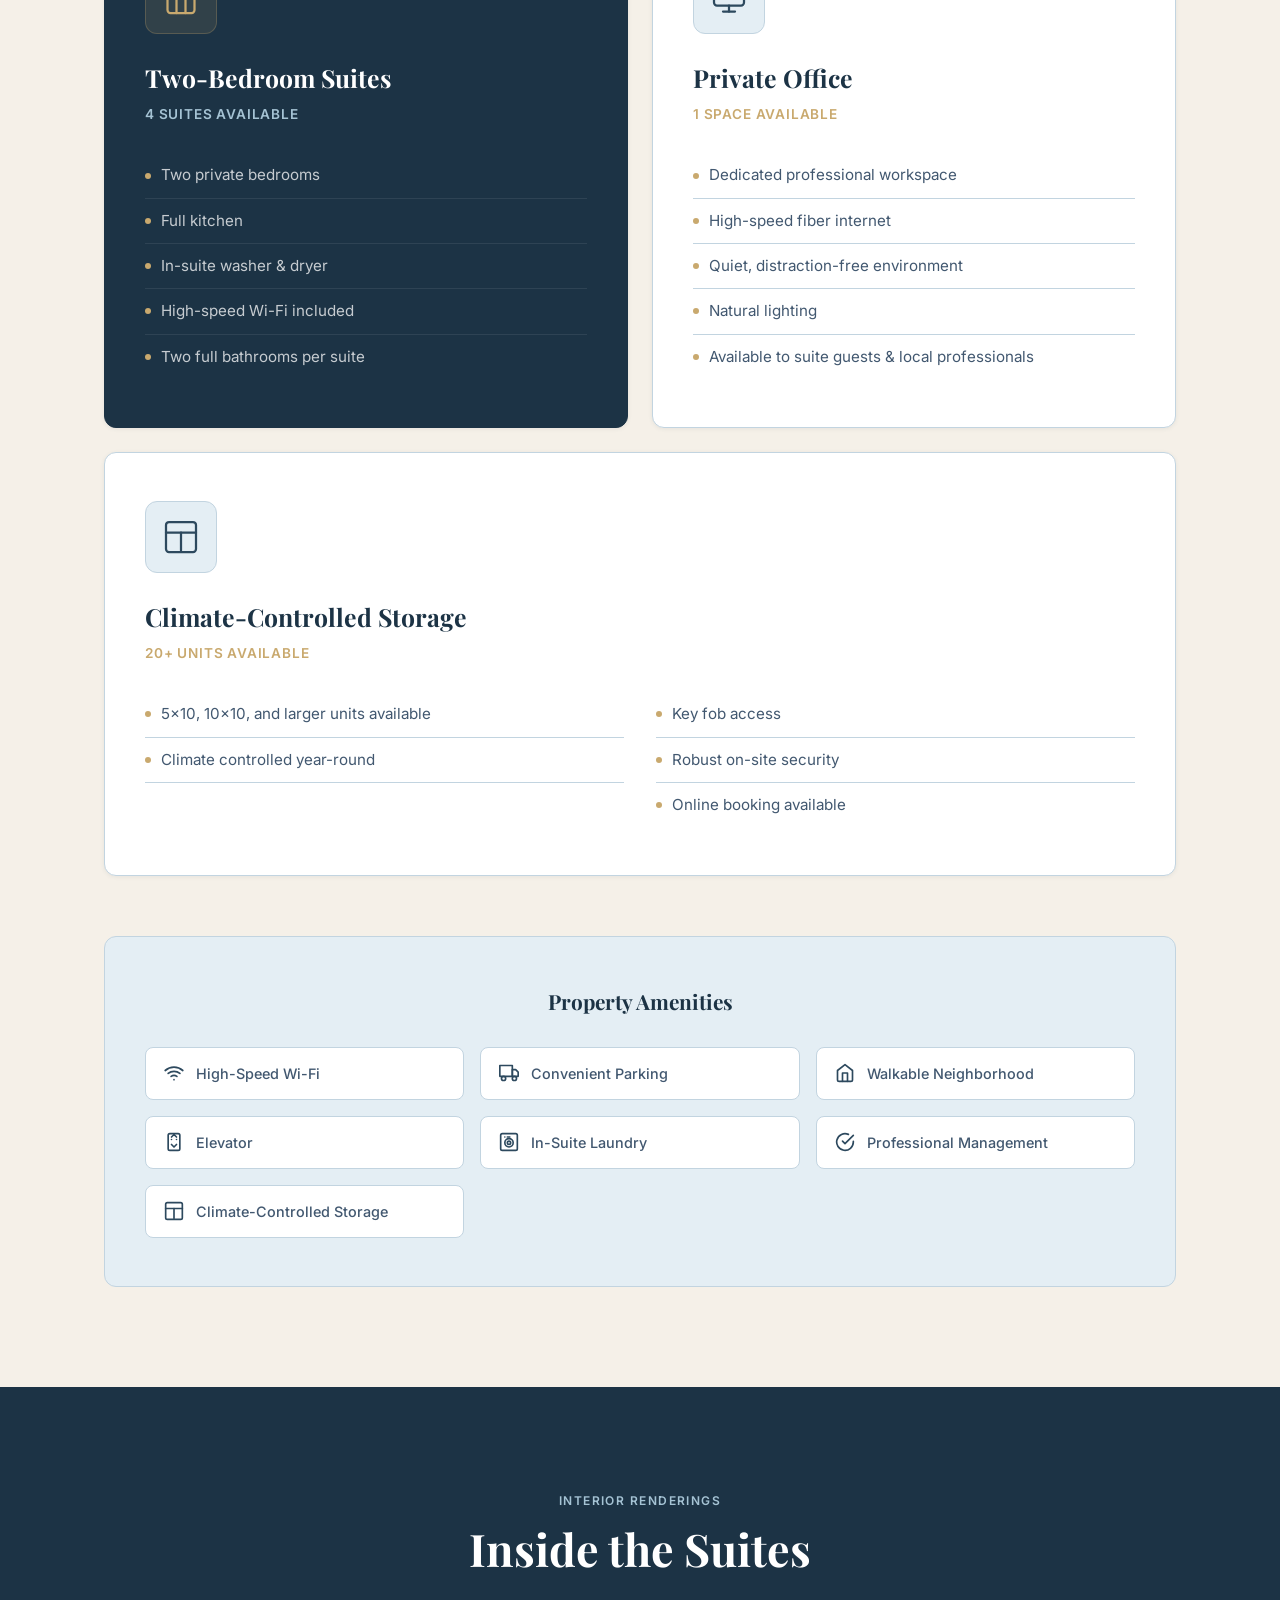
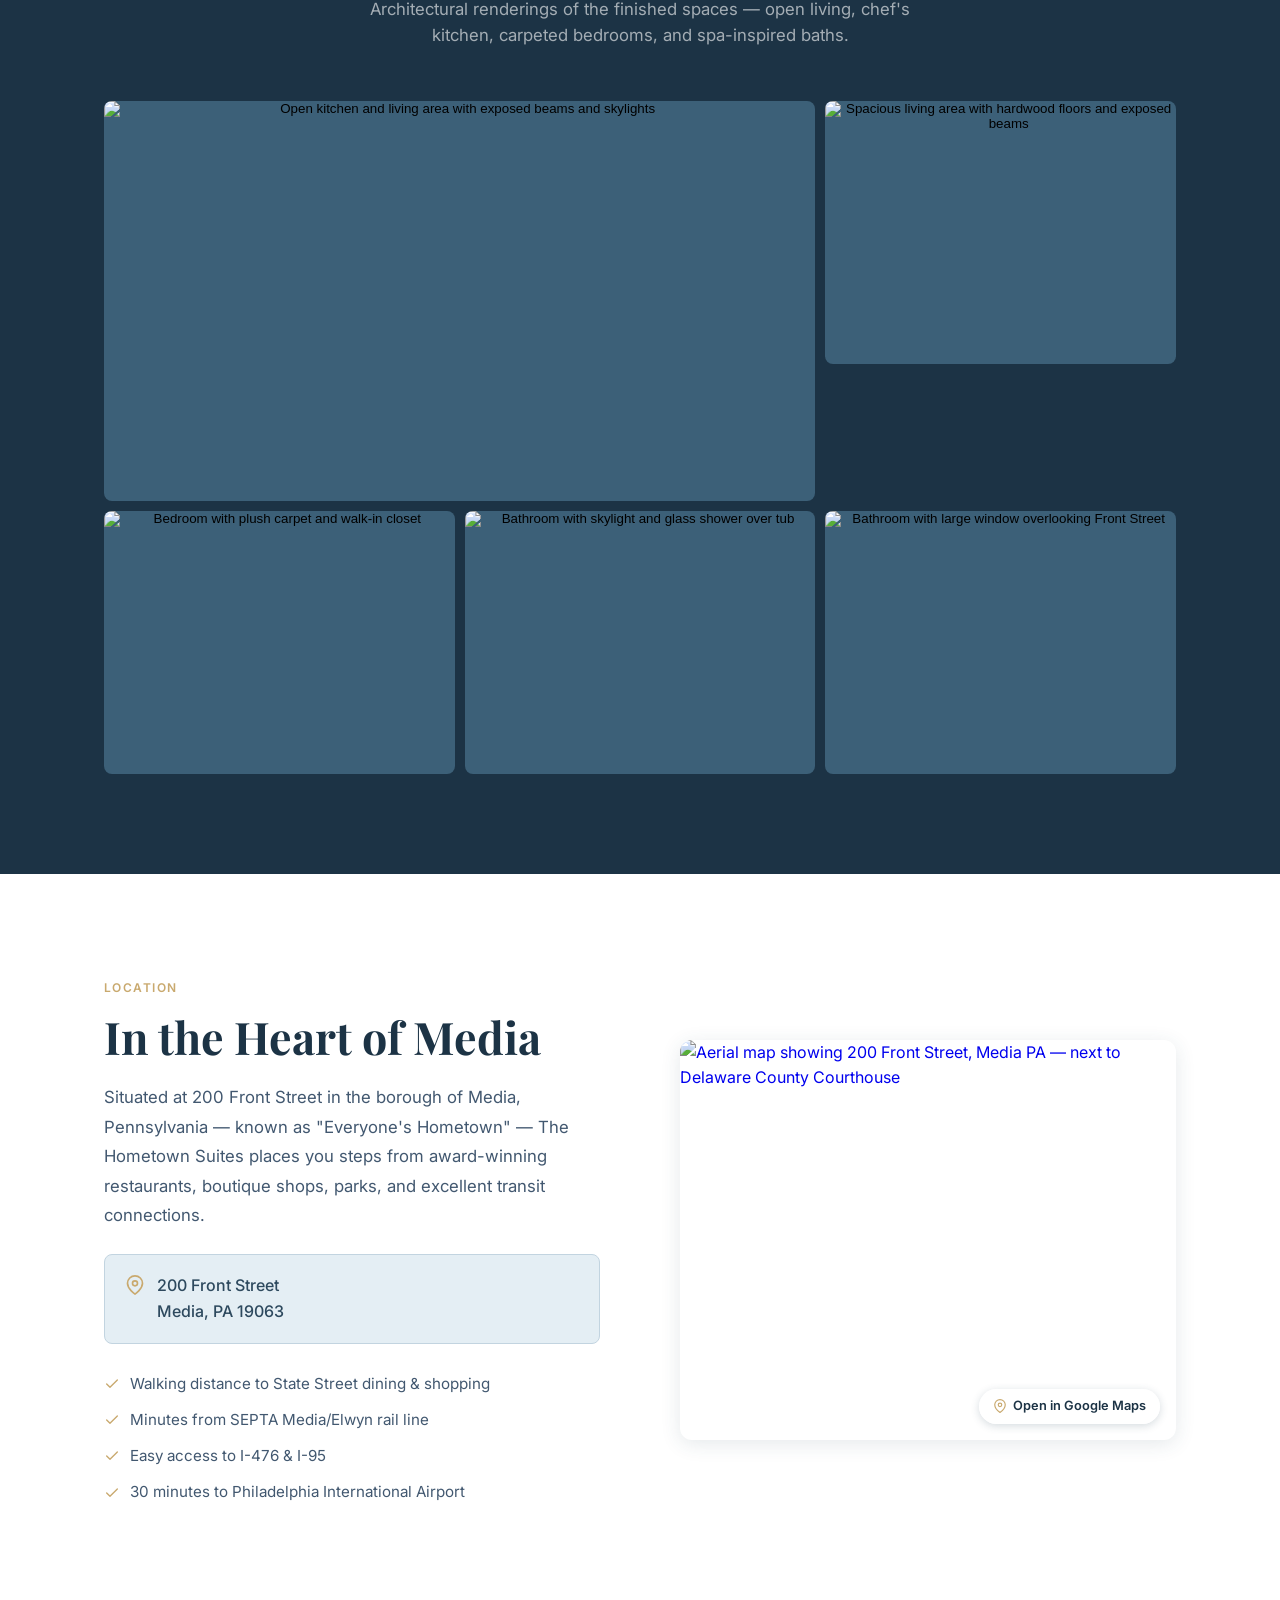
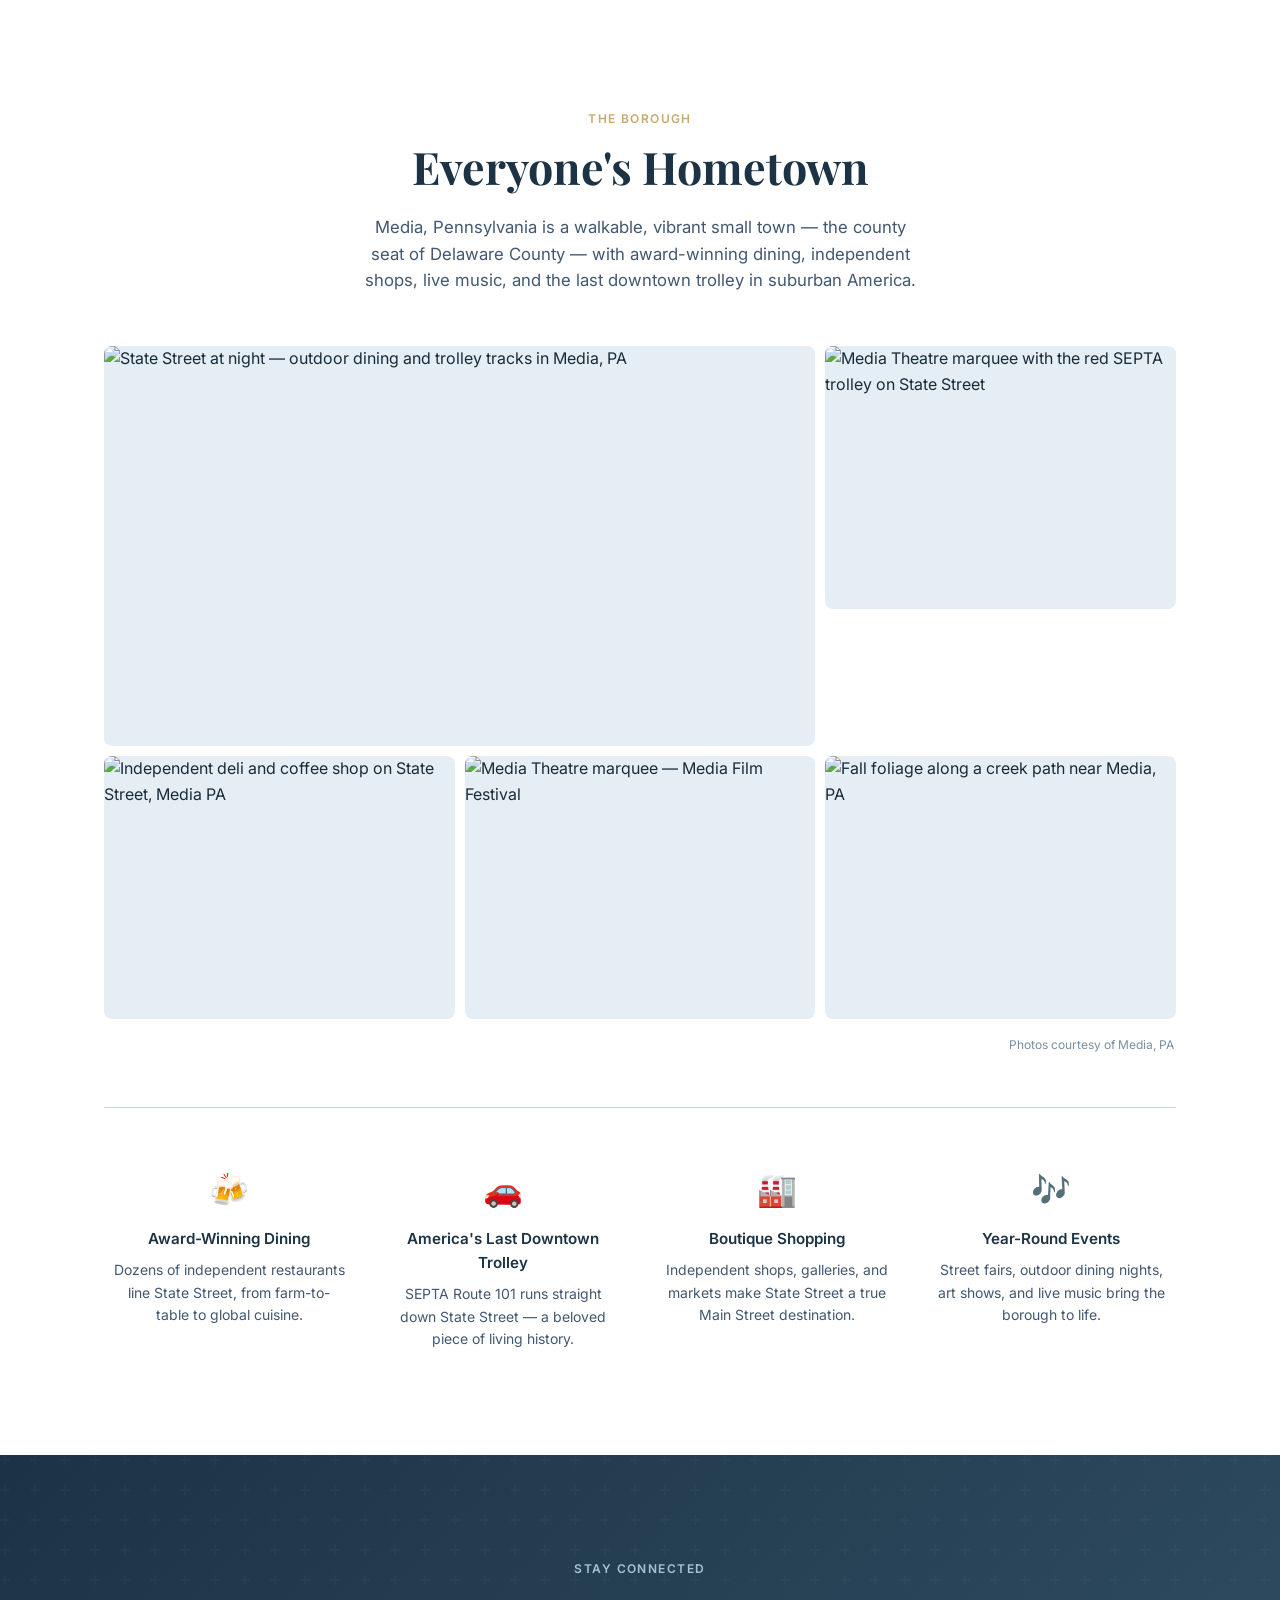
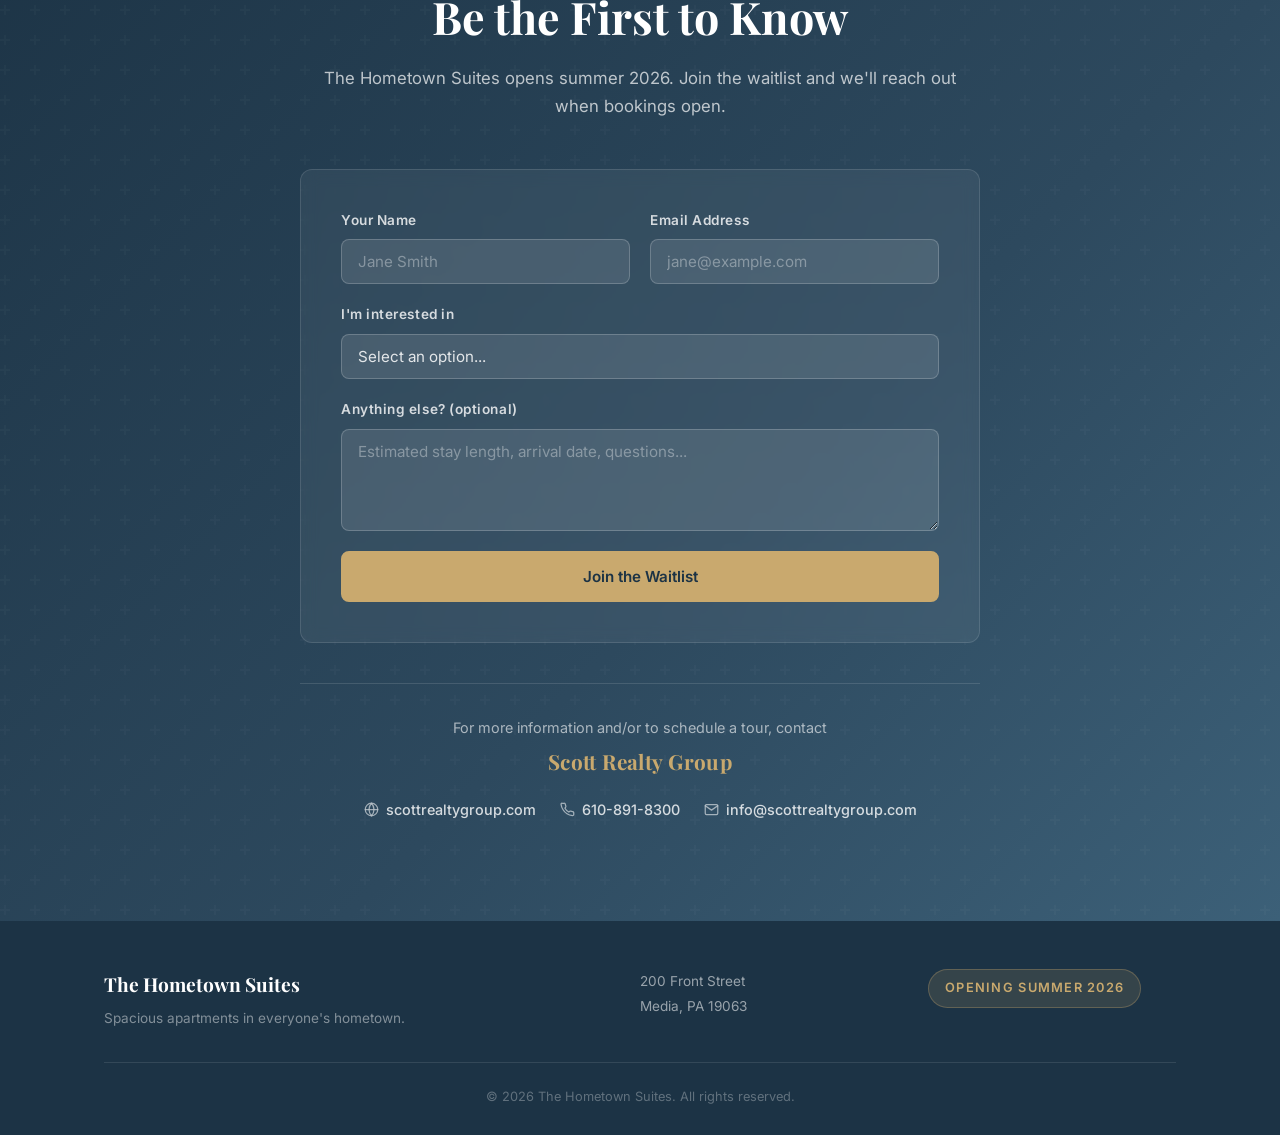
==== commit 73dcd5af: "Add Scott Realty Group contact info below waitlist form Displays below the form and success message:" ====
--- a/index.html
+++ b/index.html
@@ -383,6 +383,25 @@
           <svg xmlns="http://www.w3.org/2000/svg" width="32" height="32" viewBox="0 0 24 24" fill="none" stroke="currentColor" stroke-width="2" stroke-linecap="round" stroke-linejoin="round"><path d="M22 11.08V12a10 10 0 1 1-5.93-9.14"/><polyline points="22 4 12 14.01 9 11.01"/></svg>
           <p>You're on the list! We'll be in touch soon.</p>
         </div>
+
+        <div class="contact__agent">
+          <p class="contact__agent-intro">For more information and/or to schedule a tour, contact</p>
+          <p class="contact__agent-name">Scott Realty Group</p>
+          <div class="contact__agent-links">
+            <a href="https://www.scottrealtygroup.com/" target="_blank" rel="noopener noreferrer">
+              <svg xmlns="http://www.w3.org/2000/svg" width="15" height="15" viewBox="0 0 24 24" fill="none" stroke="currentColor" stroke-width="2" stroke-linecap="round" stroke-linejoin="round"><circle cx="12" cy="12" r="10"/><line x1="2" y1="12" x2="22" y2="12"/><path d="M12 2a15.3 15.3 0 0 1 4 10 15.3 15.3 0 0 1-4 10 15.3 15.3 0 0 1-4-10 15.3 15.3 0 0 1 4-10z"/></svg>
+              scottrealtygroup.com
+            </a>
+            <a href="tel:6108918300">
+              <svg xmlns="http://www.w3.org/2000/svg" width="15" height="15" viewBox="0 0 24 24" fill="none" stroke="currentColor" stroke-width="2" stroke-linecap="round" stroke-linejoin="round"><path d="M22 16.92v3a2 2 0 0 1-2.18 2 19.79 19.79 0 0 1-8.63-3.07A19.5 19.5 0 0 1 4.69 12a19.79 19.79 0 0 1-3.07-8.67A2 2 0 0 1 3.61 2h3a2 2 0 0 1 2 1.72c.127.96.361 1.903.7 2.81a2 2 0 0 1-.45 2.11L7.91 9.91a16 16 0 0 0 6.18 6.18l.96-.96a2 2 0 0 1 2.11-.45c.907.339 1.85.573 2.81.7A2 2 0 0 1 22 16.92z"/></svg>
+              610-891-8300
+            </a>
+            <a href="mailto:info@scottrealtygroup.com">
+              <svg xmlns="http://www.w3.org/2000/svg" width="15" height="15" viewBox="0 0 24 24" fill="none" stroke="currentColor" stroke-width="2" stroke-linecap="round" stroke-linejoin="round"><path d="M4 4h16c1.1 0 2 .9 2 2v12c0 1.1-.9 2-2 2H4c-1.1 0-2-.9-2-2V6c0-1.1.9-2 2-2z"/><polyline points="22,6 12,13 2,6"/></svg>
+              info@scottrealtygroup.com
+            </a>
+          </div>
+        </div>
       </div>
     </div>
   </section>
--- a/styles.css
+++ b/styles.css
@@ -1109,6 +1109,56 @@
   color: rgba(255,255,255,.9);
 }
 
+.contact__agent {
+  margin-top: 40px;
+  padding-top: 32px;
+  border-top: 1px solid rgba(255,255,255,.12);
+  text-align: center;
+}
+
+.contact__agent-intro {
+  font-size: 0.9rem;
+  color: rgba(255,255,255,.6);
+  margin-bottom: 6px;
+}
+
+.contact__agent-name {
+  font-family: var(--font-serif);
+  font-size: 1.3rem;
+  font-weight: 700;
+  color: var(--accent);
+  margin-bottom: 20px;
+  letter-spacing: 0.02em;
+}
+
+.contact__agent-links {
+  display: flex;
+  align-items: center;
+  justify-content: center;
+  flex-wrap: wrap;
+  gap: 8px 24px;
+}
+
+.contact__agent-links a {
+  display: inline-flex;
+  align-items: center;
+  gap: 7px;
+  color: rgba(255,255,255,.8);
+  text-decoration: none;
+  font-size: 0.9rem;
+  font-weight: 500;
+  transition: color var(--transition);
+}
+
+.contact__agent-links a:hover {
+  color: var(--accent);
+}
+
+.contact__agent-links svg {
+  flex-shrink: 0;
+  opacity: 0.7;
+}
+
 .form__error {
   margin-top: 12px;
   padding: 12px 16px;
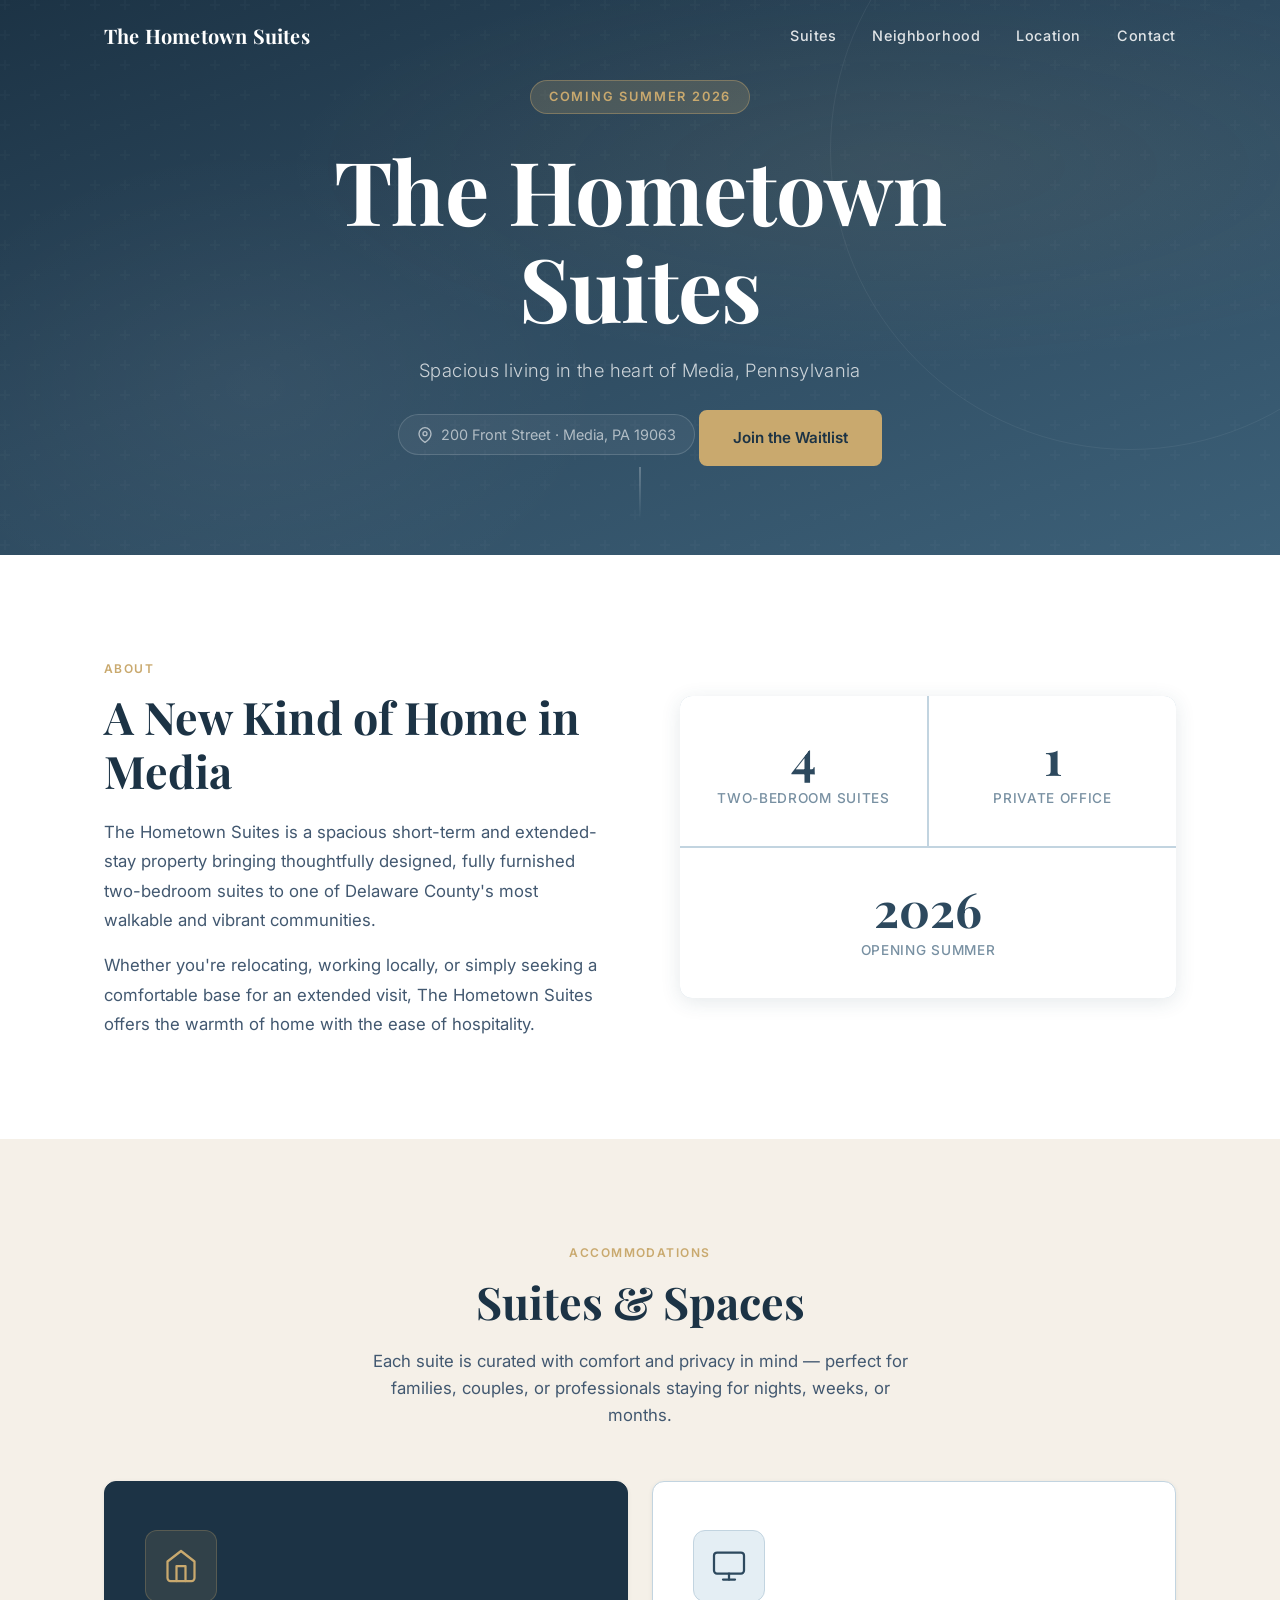
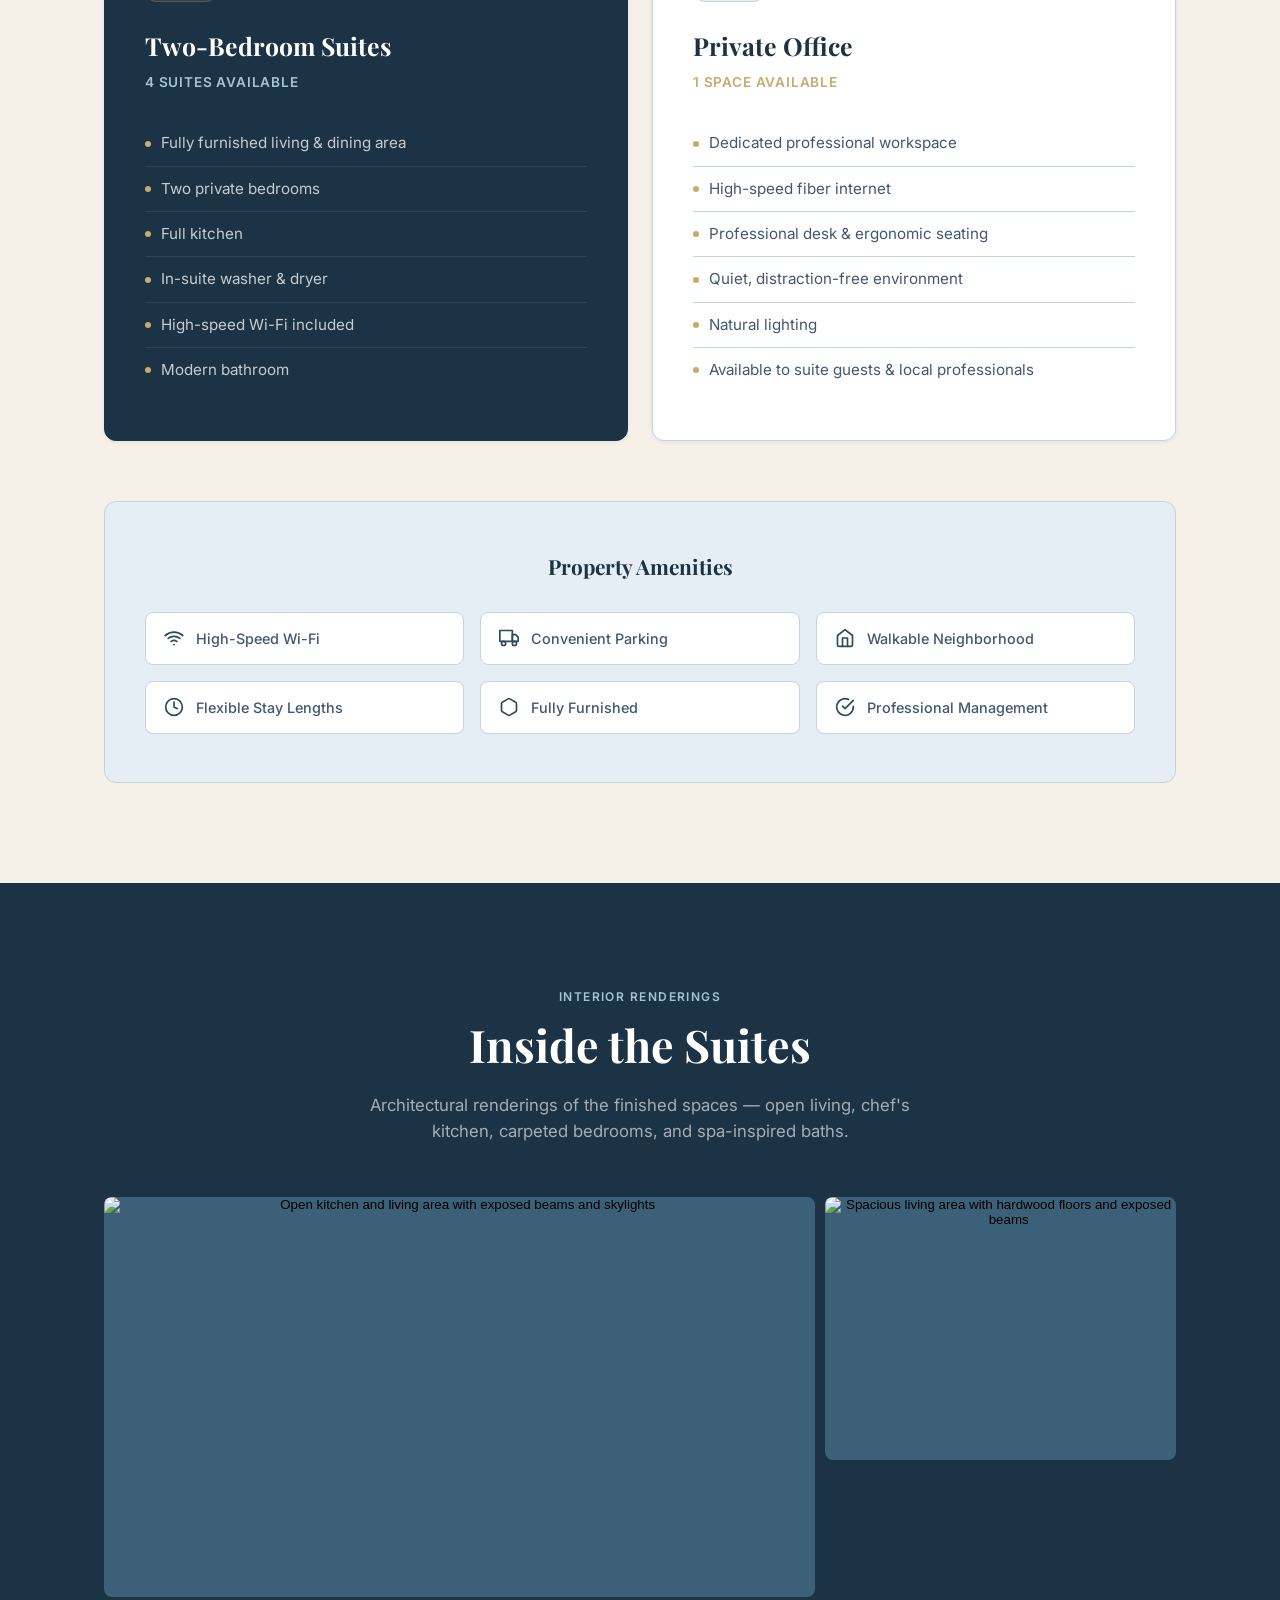
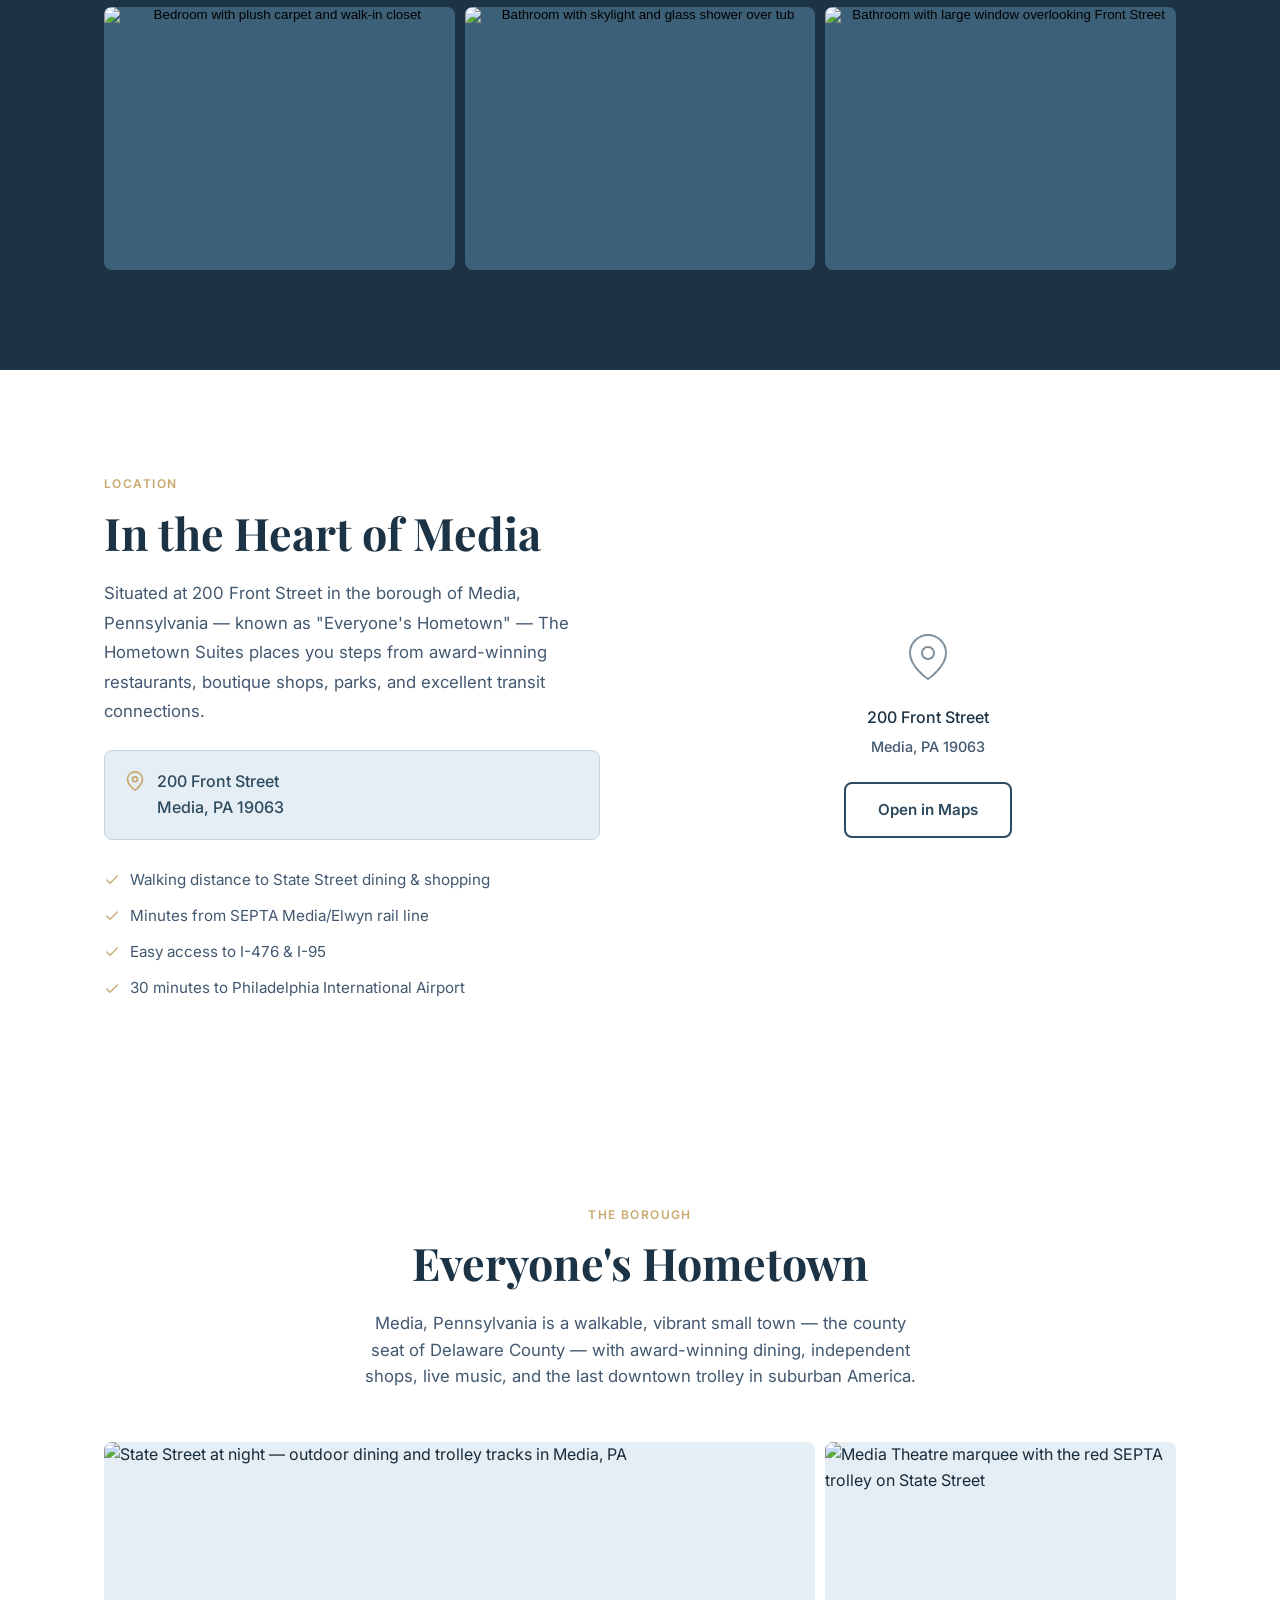
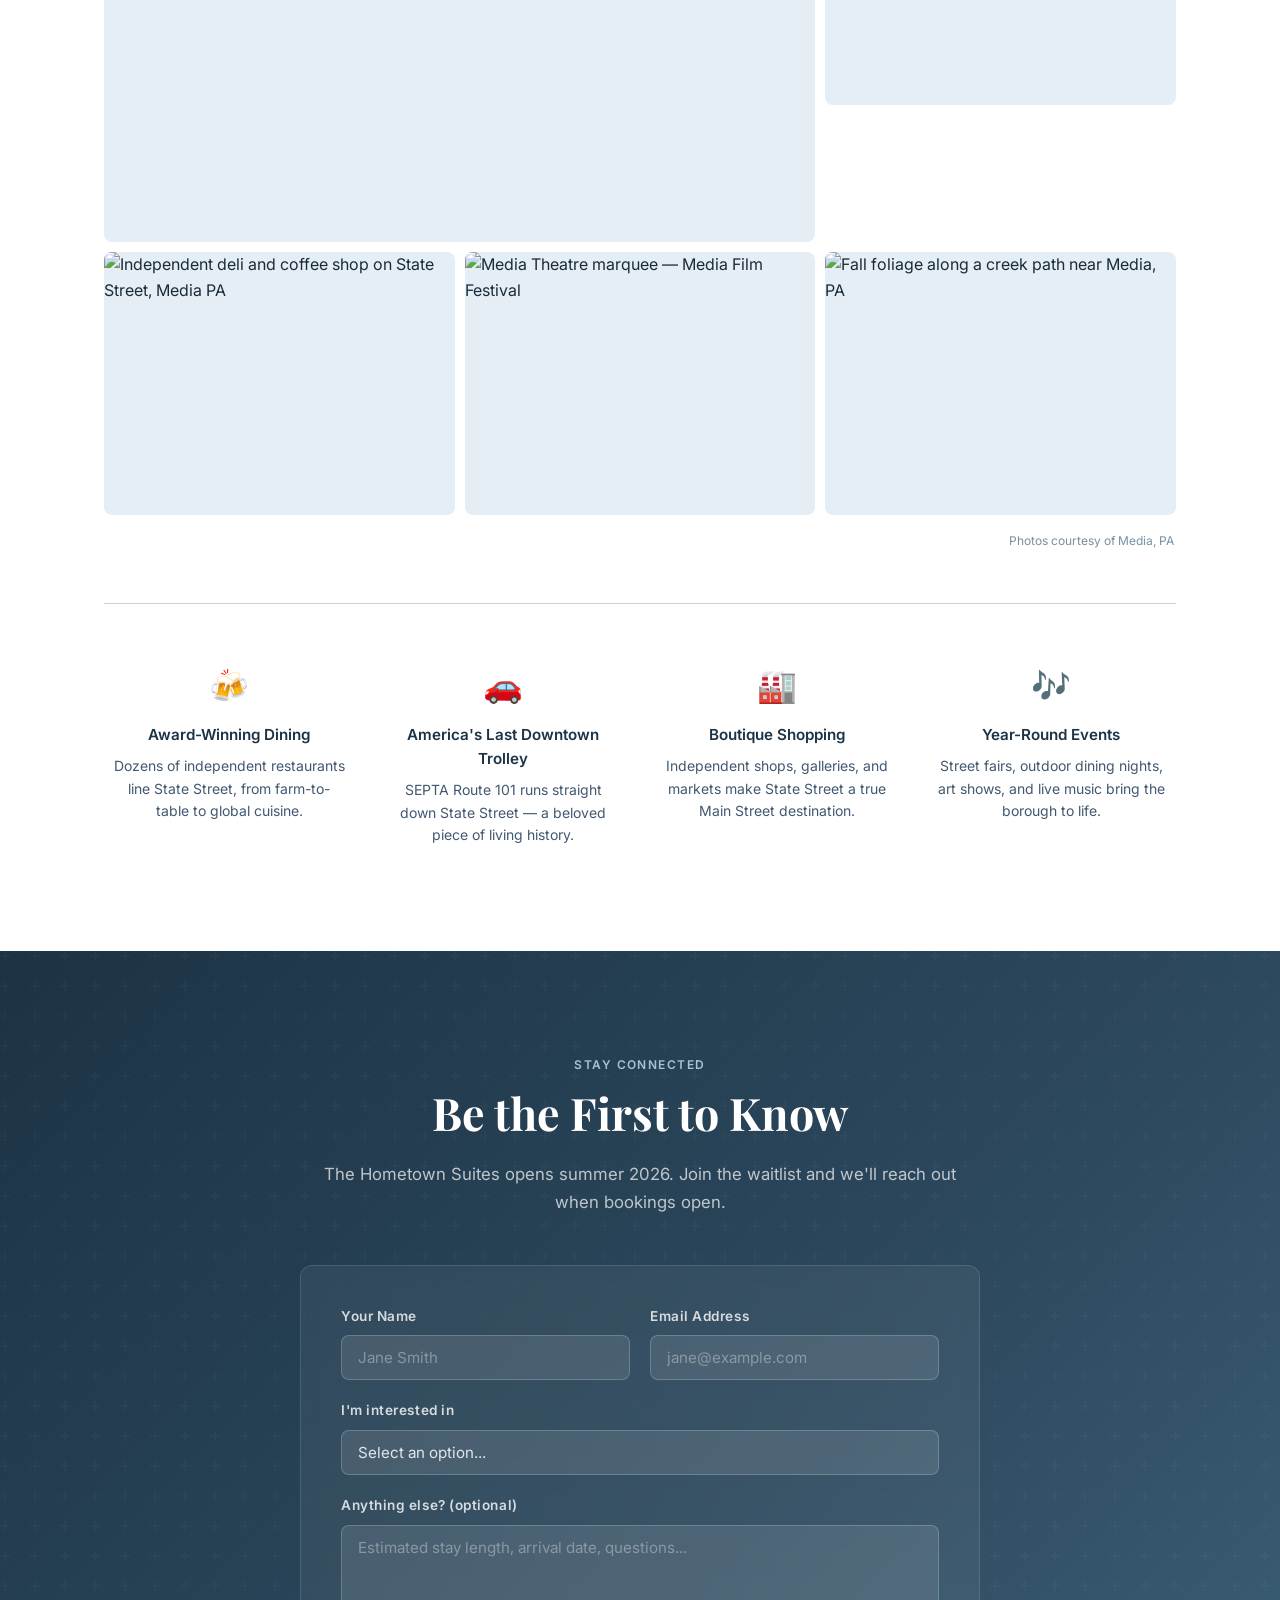
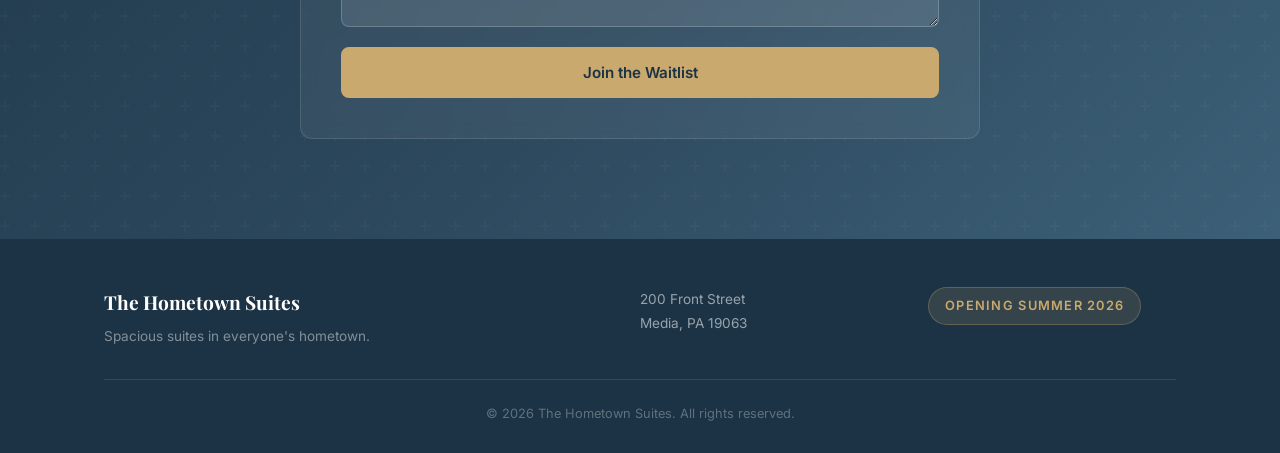
==== commit deb0a083: "Replace "boutique" with "spacious" and flip sign to landscape Updates all self-referential uses of "" ====
--- a/index.html
+++ b/index.html
@@ -31,7 +31,7 @@
     <div class="hero__content">
       <p class="hero__eyebrow">Coming Summer 2026</p>
       <h1 class="hero__title">The Hometown<br />Suites</h1>
-      <p class="hero__subtitle">Spacious apartment living in the heart of Media, Pennsylvania</p>
+      <p class="hero__subtitle">Spacious living in the heart of Media, Pennsylvania</p>
       <div class="hero__address">
         <svg xmlns="http://www.w3.org/2000/svg" width="16" height="16" viewBox="0 0 24 24" fill="none" stroke="currentColor" stroke-width="2" stroke-linecap="round" stroke-linejoin="round"><path d="M21 10c0 7-9 13-9 13s-9-6-9-13a9 9 0 0 1 18 0z"/><circle cx="12" cy="10" r="3"/></svg>
         200 Front Street &middot; Media, PA 19063
@@ -50,8 +50,8 @@
         <div class="about__text">
           <span class="section-label">About</span>
           <h2 class="section-title">A New Kind of Home in Media</h2>
-          <p>The Hometown Suites is a spacious apartment community bringing thoughtfully designed two-bedroom residences to one of Delaware County's most walkable and vibrant communities.</p>
-          <p>Whether you're planting roots, relocating to the area, or looking for a flexible living arrangement that feels like home from day one, The Hometown Suites offers the comfort of a high-end apartment with none of the hassle of setting up from scratch.</p>
+          <p>The Hometown Suites is a spacious short-term and extended-stay property bringing thoughtfully designed, fully furnished two-bedroom suites to one of Delaware County's most walkable and vibrant communities.</p>
+          <p>Whether you're relocating, working locally, or simply seeking a comfortable base for an extended visit, The Hometown Suites offers the warmth of home with the ease of hospitality.</p>
         </div>
         <div class="about__stats">
           <div class="stat">
@@ -77,7 +77,7 @@
       <div class="section-header">
         <span class="section-label">Accommodations</span>
         <h2 class="section-title">Suites &amp; Spaces</h2>
-        <p class="section-desc">Each suite is curated with comfort and privacy in mind — perfect for families, couples, or professionals.</p>
+        <p class="section-desc">Each suite is curated with comfort and privacy in mind — perfect for families, couples, or professionals staying for nights, weeks, or months.</p>
       </div>
 
       <div class="suites__grid">
@@ -88,11 +88,12 @@
           <h3 class="suite-card__title">Two-Bedroom Suites</h3>
           <p class="suite-card__count">4 Suites Available</p>
           <ul class="suite-card__features">
+            <li>Fully furnished living &amp; dining area</li>
             <li>Two private bedrooms</li>
             <li>Full kitchen</li>
             <li>In-suite washer &amp; dryer</li>
             <li>High-speed Wi-Fi included</li>
-            <li>Two full bathrooms per suite</li>
+            <li>Modern bathroom</li>
           </ul>
         </div>
 
@@ -105,26 +106,12 @@
           <ul class="suite-card__features">
             <li>Dedicated professional workspace</li>
             <li>High-speed fiber internet</li>
+            <li>Professional desk &amp; ergonomic seating</li>
             <li>Quiet, distraction-free environment</li>
             <li>Natural lighting</li>
             <li>Available to suite guests &amp; local professionals</li>
           </ul>
         </div>
-
-        <div class="suite-card suite-card--wide">
-          <div class="suite-card__icon">
-            <svg xmlns="http://www.w3.org/2000/svg" width="36" height="36" viewBox="0 0 24 24" fill="none" stroke="currentColor" stroke-width="1.5" stroke-linecap="round" stroke-linejoin="round"><rect x="2" y="2" width="20" height="20" rx="2"/><line x1="2" y1="9" x2="22" y2="9"/><line x1="12" y1="9" x2="12" y2="21"/></svg>
-          </div>
-          <h3 class="suite-card__title">Climate-Controlled Storage</h3>
-          <p class="suite-card__count">20+ Units Available</p>
-          <ul class="suite-card__features suite-card__features--cols">
-            <li>5&times;10, 10&times;10, and larger units available</li>
-            <li>Climate controlled year-round</li>
-            <li>Key fob access</li>
-            <li>Robust on-site security</li>
-            <li>Online booking available</li>
-          </ul>
-        </div>
       </div>
 
       <div class="amenities">
@@ -143,20 +130,16 @@
             Walkable Neighborhood
           </div>
           <div class="amenity">
-            <svg xmlns="http://www.w3.org/2000/svg" width="20" height="20" viewBox="0 0 24 24" fill="none" stroke="currentColor" stroke-width="2" stroke-linecap="round" stroke-linejoin="round"><rect x="5" y="2" width="14" height="20" rx="2"/><line x1="9" y1="9" x2="9" y2="9"/><line x1="15" y1="9" x2="15" y2="9"/><polyline points="9 6 12 3 15 6"/><polyline points="9 15 12 18 15 15"/></svg>
-            Elevator
-          </div>
-          <div class="amenity">
-            <svg xmlns="http://www.w3.org/2000/svg" width="20" height="20" viewBox="0 0 24 24" fill="none" stroke="currentColor" stroke-width="2" stroke-linecap="round" stroke-linejoin="round"><rect x="2" y="2" width="20" height="20" rx="2"/><circle cx="12" cy="13" r="5"/><circle cx="12" cy="13" r="2"/><line x1="7" y1="6" x2="7.01" y2="6"/><line x1="10" y1="6" x2="13" y2="6"/></svg>
-            In-Suite Laundry
+            <svg xmlns="http://www.w3.org/2000/svg" width="20" height="20" viewBox="0 0 24 24" fill="none" stroke="currentColor" stroke-width="2" stroke-linecap="round" stroke-linejoin="round"><circle cx="12" cy="12" r="10"/><polyline points="12 6 12 12 16 14"/></svg>
+            Flexible Stay Lengths
+          </div>
+          <div class="amenity">
+            <svg xmlns="http://www.w3.org/2000/svg" width="20" height="20" viewBox="0 0 24 24" fill="none" stroke="currentColor" stroke-width="2" stroke-linecap="round" stroke-linejoin="round"><path d="M21 16V8a2 2 0 0 0-1-1.73l-7-4a2 2 0 0 0-2 0l-7 4A2 2 0 0 0 3 8v8a2 2 0 0 0 1 1.73l7 4a2 2 0 0 0 2 0l7-4A2 2 0 0 0 21 16z"/></svg>
+            Fully Furnished
           </div>
           <div class="amenity">
             <svg xmlns="http://www.w3.org/2000/svg" width="20" height="20" viewBox="0 0 24 24" fill="none" stroke="currentColor" stroke-width="2" stroke-linecap="round" stroke-linejoin="round"><path d="M22 11.08V12a10 10 0 1 1-5.93-9.14"/><polyline points="22 4 12 14.01 9 11.01"/></svg>
             Professional Management
-          </div>
-          <div class="amenity">
-            <svg xmlns="http://www.w3.org/2000/svg" width="20" height="20" viewBox="0 0 24 24" fill="none" stroke="currentColor" stroke-width="2" stroke-linecap="round" stroke-linejoin="round"><rect x="2" y="2" width="20" height="20" rx="2"/><line x1="2" y1="9" x2="22" y2="9"/><line x1="12" y1="9" x2="12" y2="21"/></svg>
-            Climate-Controlled Storage
           </div>
         </div>
       </div>
@@ -245,18 +228,14 @@
           </ul>
         </div>
         <div class="location__map-wrap">
-          <a href="https://maps.google.com/?q=200+Front+Street+Media+PA+19063" target="_blank" rel="noopener noreferrer" class="location__map-link">
-            <img
-              src="images/media-map.jpg"
-              alt="Aerial map showing 200 Front Street, Media PA — next to Delaware County Courthouse"
-              class="location__map-img"
-              loading="lazy"
-            />
-            <span class="location__map-badge">
-              <svg xmlns="http://www.w3.org/2000/svg" width="14" height="14" viewBox="0 0 24 24" fill="none" stroke="currentColor" stroke-width="2" stroke-linecap="round" stroke-linejoin="round"><path d="M21 10c0 7-9 13-9 13s-9-6-9-13a9 9 0 0 1 18 0z"/><circle cx="12" cy="10" r="3"/></svg>
-              Open in Google Maps
-            </span>
-          </a>
+          <div class="location__map">
+            <div class="map__placeholder">
+              <svg xmlns="http://www.w3.org/2000/svg" width="48" height="48" viewBox="0 0 24 24" fill="none" stroke="currentColor" stroke-width="1" stroke-linecap="round" stroke-linejoin="round"><path d="M21 10c0 7-9 13-9 13s-9-6-9-13a9 9 0 0 1 18 0z"/><circle cx="12" cy="10" r="3"/></svg>
+              <p>200 Front Street</p>
+              <p>Media, PA 19063</p>
+              <a href="https://maps.google.com/?q=200+Front+Street+Media+PA+19063" target="_blank" rel="noopener noreferrer" class="btn btn--outline">Open in Maps</a>
+            </div>
+          </div>
         </div>
       </div>
     </div>
@@ -352,7 +331,7 @@
         <span class="section-label section-label--light">Stay Connected</span>
         <h2 class="section-title section-title--light">Be the First to Know</h2>
         <p class="contact__desc">The Hometown Suites opens summer 2026. Join the waitlist and we'll reach out when bookings open.</p>
-        <form class="contact__form" action="https://formspree.io/f/mgorzjrg" method="post" onsubmit="handleSubmit(event)">
+        <form class="contact__form" action="#" method="post" onsubmit="handleSubmit(event)">
           <div class="form__row">
             <div class="form__group">
               <label for="name">Your Name</label>
@@ -369,8 +348,7 @@
               <option value="">Select an option...</option>
               <option value="suite">A Two-Bedroom Suite</option>
               <option value="office">The Private Office</option>
-              <option value="storage">A Storage Unit</option>
-              <option value="both">Multiple</option>
+              <option value="both">Both</option>
             </select>
           </div>
           <div class="form__group">
@@ -383,25 +361,6 @@
           <svg xmlns="http://www.w3.org/2000/svg" width="32" height="32" viewBox="0 0 24 24" fill="none" stroke="currentColor" stroke-width="2" stroke-linecap="round" stroke-linejoin="round"><path d="M22 11.08V12a10 10 0 1 1-5.93-9.14"/><polyline points="22 4 12 14.01 9 11.01"/></svg>
           <p>You're on the list! We'll be in touch soon.</p>
         </div>
-
-        <div class="contact__agent">
-          <p class="contact__agent-intro">For more information and/or to schedule a tour, contact</p>
-          <p class="contact__agent-name">Scott Realty Group</p>
-          <div class="contact__agent-links">
-            <a href="https://www.scottrealtygroup.com/" target="_blank" rel="noopener noreferrer">
-              <svg xmlns="http://www.w3.org/2000/svg" width="15" height="15" viewBox="0 0 24 24" fill="none" stroke="currentColor" stroke-width="2" stroke-linecap="round" stroke-linejoin="round"><circle cx="12" cy="12" r="10"/><line x1="2" y1="12" x2="22" y2="12"/><path d="M12 2a15.3 15.3 0 0 1 4 10 15.3 15.3 0 0 1-4 10 15.3 15.3 0 0 1-4-10 15.3 15.3 0 0 1 4-10z"/></svg>
-              scottrealtygroup.com
-            </a>
-            <a href="tel:6108918300">
-              <svg xmlns="http://www.w3.org/2000/svg" width="15" height="15" viewBox="0 0 24 24" fill="none" stroke="currentColor" stroke-width="2" stroke-linecap="round" stroke-linejoin="round"><path d="M22 16.92v3a2 2 0 0 1-2.18 2 19.79 19.79 0 0 1-8.63-3.07A19.5 19.5 0 0 1 4.69 12a19.79 19.79 0 0 1-3.07-8.67A2 2 0 0 1 3.61 2h3a2 2 0 0 1 2 1.72c.127.96.361 1.903.7 2.81a2 2 0 0 1-.45 2.11L7.91 9.91a16 16 0 0 0 6.18 6.18l.96-.96a2 2 0 0 1 2.11-.45c.907.339 1.85.573 2.81.7A2 2 0 0 1 22 16.92z"/></svg>
-              610-891-8300
-            </a>
-            <a href="mailto:info@scottrealtygroup.com">
-              <svg xmlns="http://www.w3.org/2000/svg" width="15" height="15" viewBox="0 0 24 24" fill="none" stroke="currentColor" stroke-width="2" stroke-linecap="round" stroke-linejoin="round"><path d="M4 4h16c1.1 0 2 .9 2 2v12c0 1.1-.9 2-2 2H4c-1.1 0-2-.9-2-2V6c0-1.1.9-2 2-2z"/><polyline points="22,6 12,13 2,6"/></svg>
-              info@scottrealtygroup.com
-            </a>
-          </div>
-        </div>
       </div>
     </div>
   </section>
@@ -412,7 +371,7 @@
       <div class="footer__grid">
         <div class="footer__brand">
           <p class="footer__logo">The Hometown Suites</p>
-          <p class="footer__tagline">Spacious apartments in everyone's hometown.</p>
+          <p class="footer__tagline">Spacious suites in everyone's hometown.</p>
         </div>
         <div class="footer__info">
           <p>200 Front Street</p>
@@ -435,49 +394,11 @@
       nav.classList.toggle('nav--scrolled', window.scrollY > 40);
     });
 
-    // Waitlist form — Formspree Ajax integration
-    async function handleSubmit(e) {
+    // Waitlist form
+    function handleSubmit(e) {
       e.preventDefault();
-      const form = e.target;
-      const btn  = form.querySelector('button[type="submit"]');
-      const originalText = btn.textContent;
-
-      btn.textContent = 'Sending…';
-      btn.disabled = true;
-
-      try {
-        const response = await fetch('https://formspree.io/f/mgorzjrg', {
-          method: 'POST',
-          headers: { 'Accept': 'application/json' },
-          body: new FormData(form),
-        });
-
-        if (response.ok) {
-          form.style.display = 'none';
-          document.getElementById('successMsg').style.display = 'flex';
-        } else {
-          const data = await response.json();
-          const msg = data.errors?.map(err => err.message).join(', ')
-            || 'Something went wrong. Please try again.';
-          showFormError(form, msg);
-          btn.textContent = originalText;
-          btn.disabled = false;
-        }
-      } catch {
-        showFormError(form, 'Network error — please check your connection and try again.');
-        btn.textContent = originalText;
-        btn.disabled = false;
-      }
-    }
-
-    function showFormError(form, message) {
-      let errEl = form.querySelector('.form__error');
-      if (!errEl) {
-        errEl = document.createElement('p');
-        errEl.className = 'form__error';
-        form.appendChild(errEl);
-      }
-      errEl.textContent = message;
+      document.querySelector('.contact__form').style.display = 'none';
+      document.getElementById('successMsg').style.display = 'flex';
     }
 
     // Gallery lightbox
--- a/styles.css
+++ b/styles.css
@@ -1111,14 +1111,16 @@
 
 .contact__agent {
   margin-top: 40px;
-  padding-top: 32px;
-  border-top: 1px solid rgba(255,255,255,.12);
+  padding: 28px 32px;
+  background: #FFFFFF;
+  border-radius: var(--radius);
   text-align: center;
+  box-shadow: 0 4px 24px rgba(0,0,0,.15);
 }
 
 .contact__agent-intro {
   font-size: 0.9rem;
-  color: rgba(255,255,255,.6);
+  color: var(--text-mid);
   margin-bottom: 6px;
 }
 
@@ -1126,7 +1128,7 @@
   font-family: var(--font-serif);
   font-size: 1.3rem;
   font-weight: 700;
-  color: var(--accent);
+  color: var(--primary-dark);
   margin-bottom: 20px;
   letter-spacing: 0.02em;
 }
@@ -1143,7 +1145,7 @@
   display: inline-flex;
   align-items: center;
   gap: 7px;
-  color: rgba(255,255,255,.8);
+  color: var(--primary);
   text-decoration: none;
   font-size: 0.9rem;
   font-weight: 500;
@@ -1151,12 +1153,12 @@
 }
 
 .contact__agent-links a:hover {
-  color: var(--accent);
+  color: var(--accent-dark);
 }
 
 .contact__agent-links svg {
   flex-shrink: 0;
-  opacity: 0.7;
+  color: var(--accent);
 }
 
 .form__error {
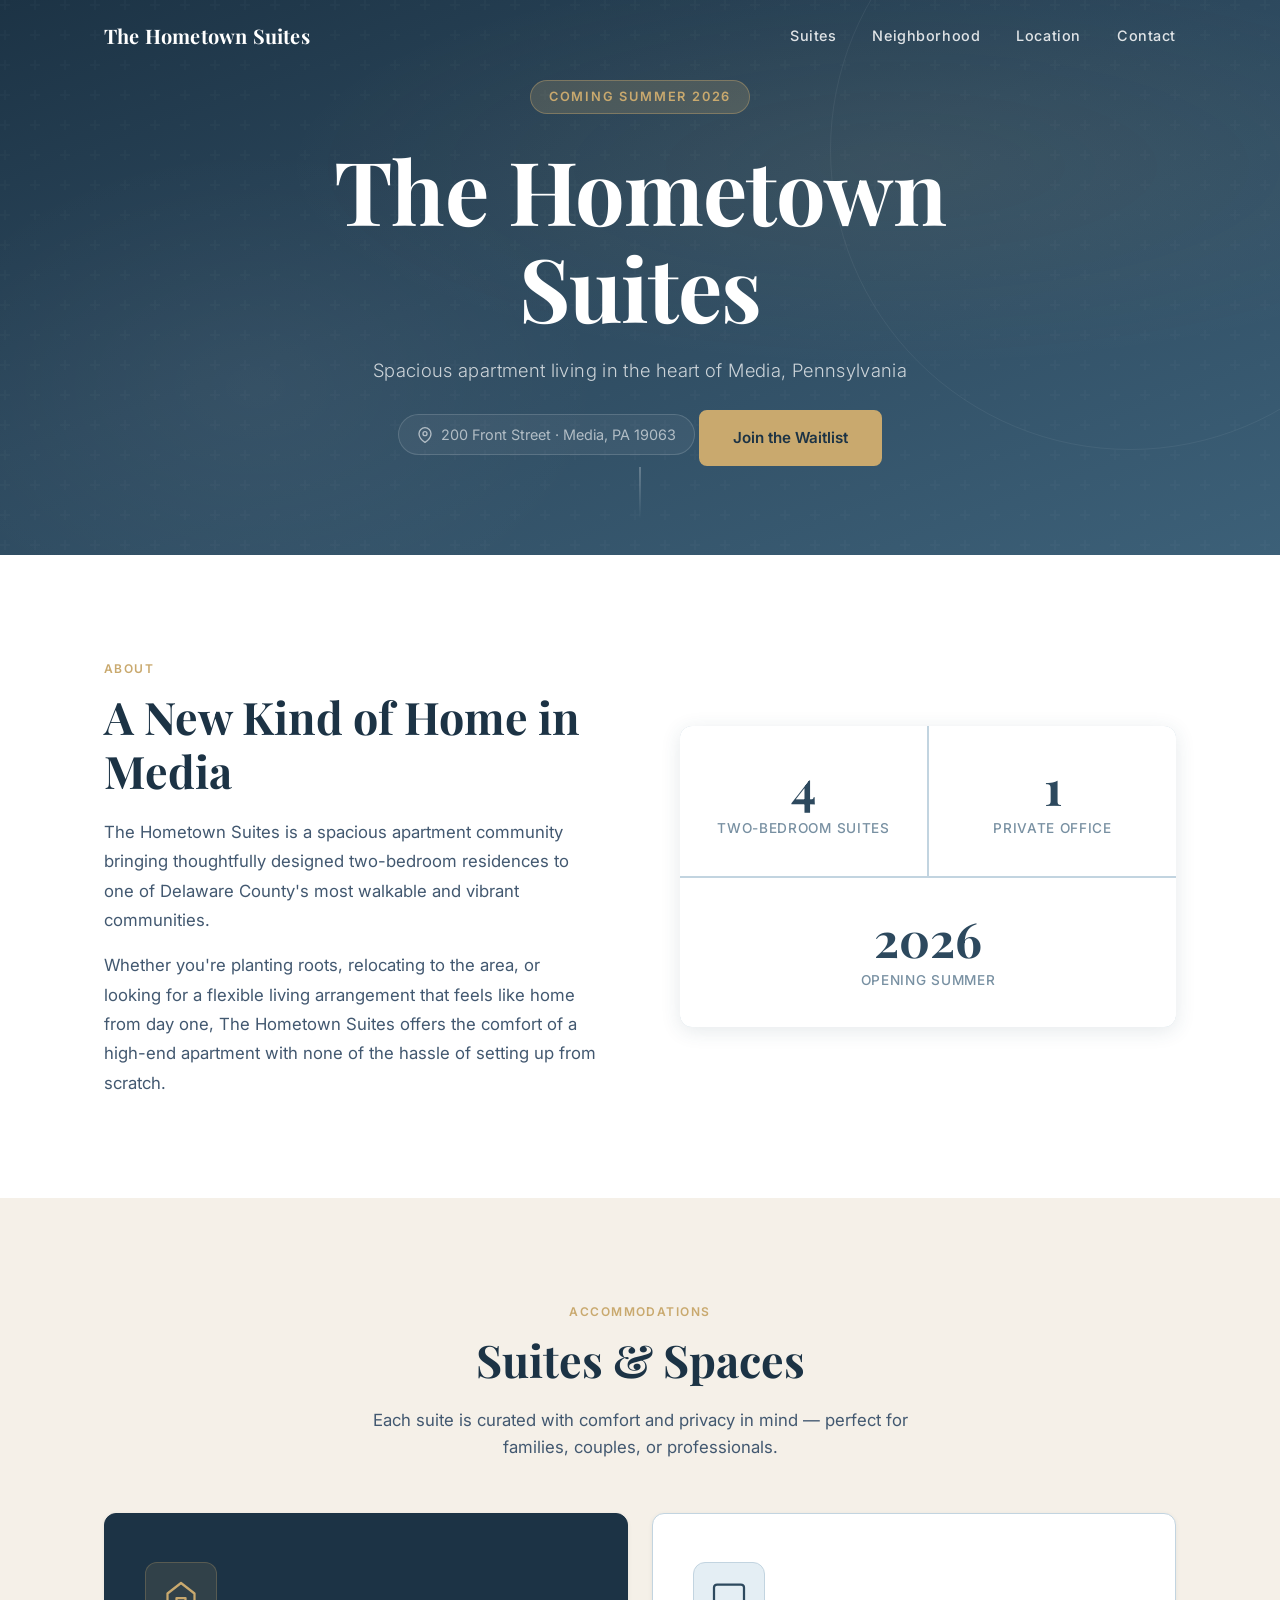
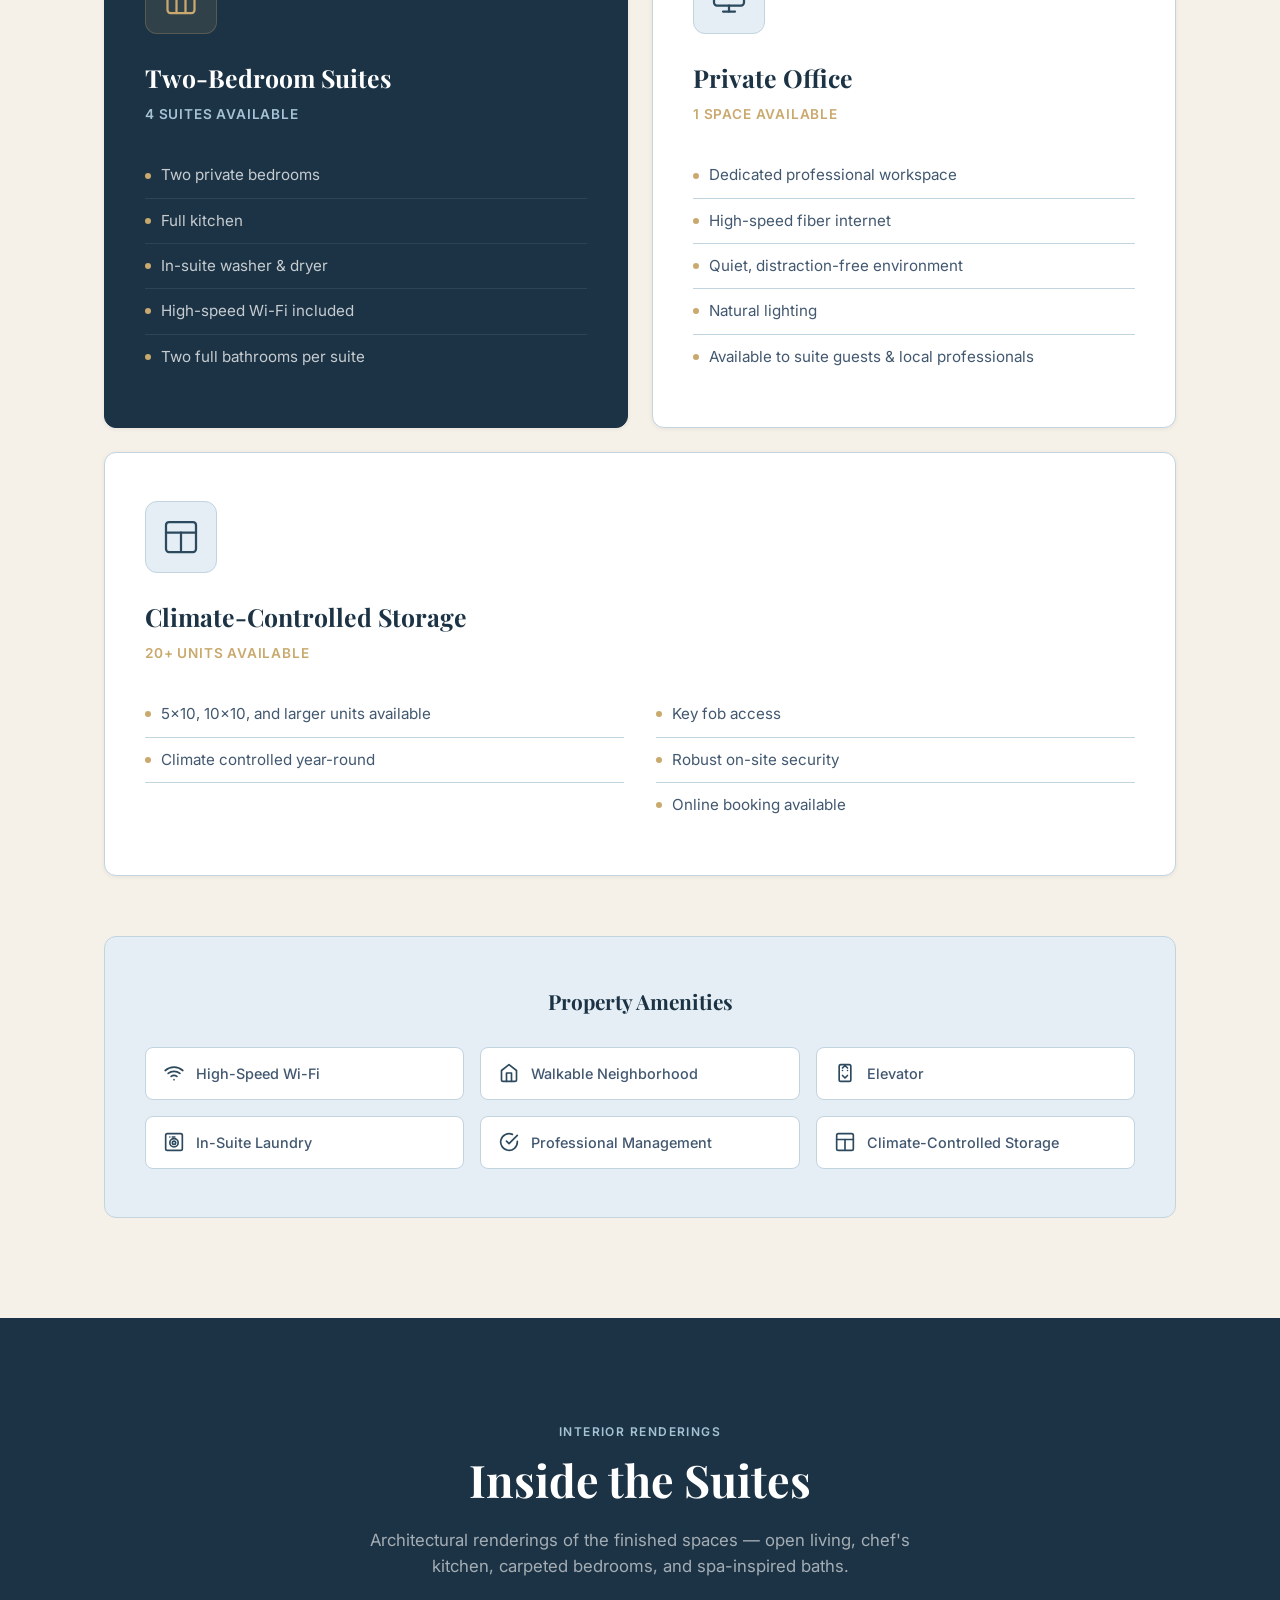
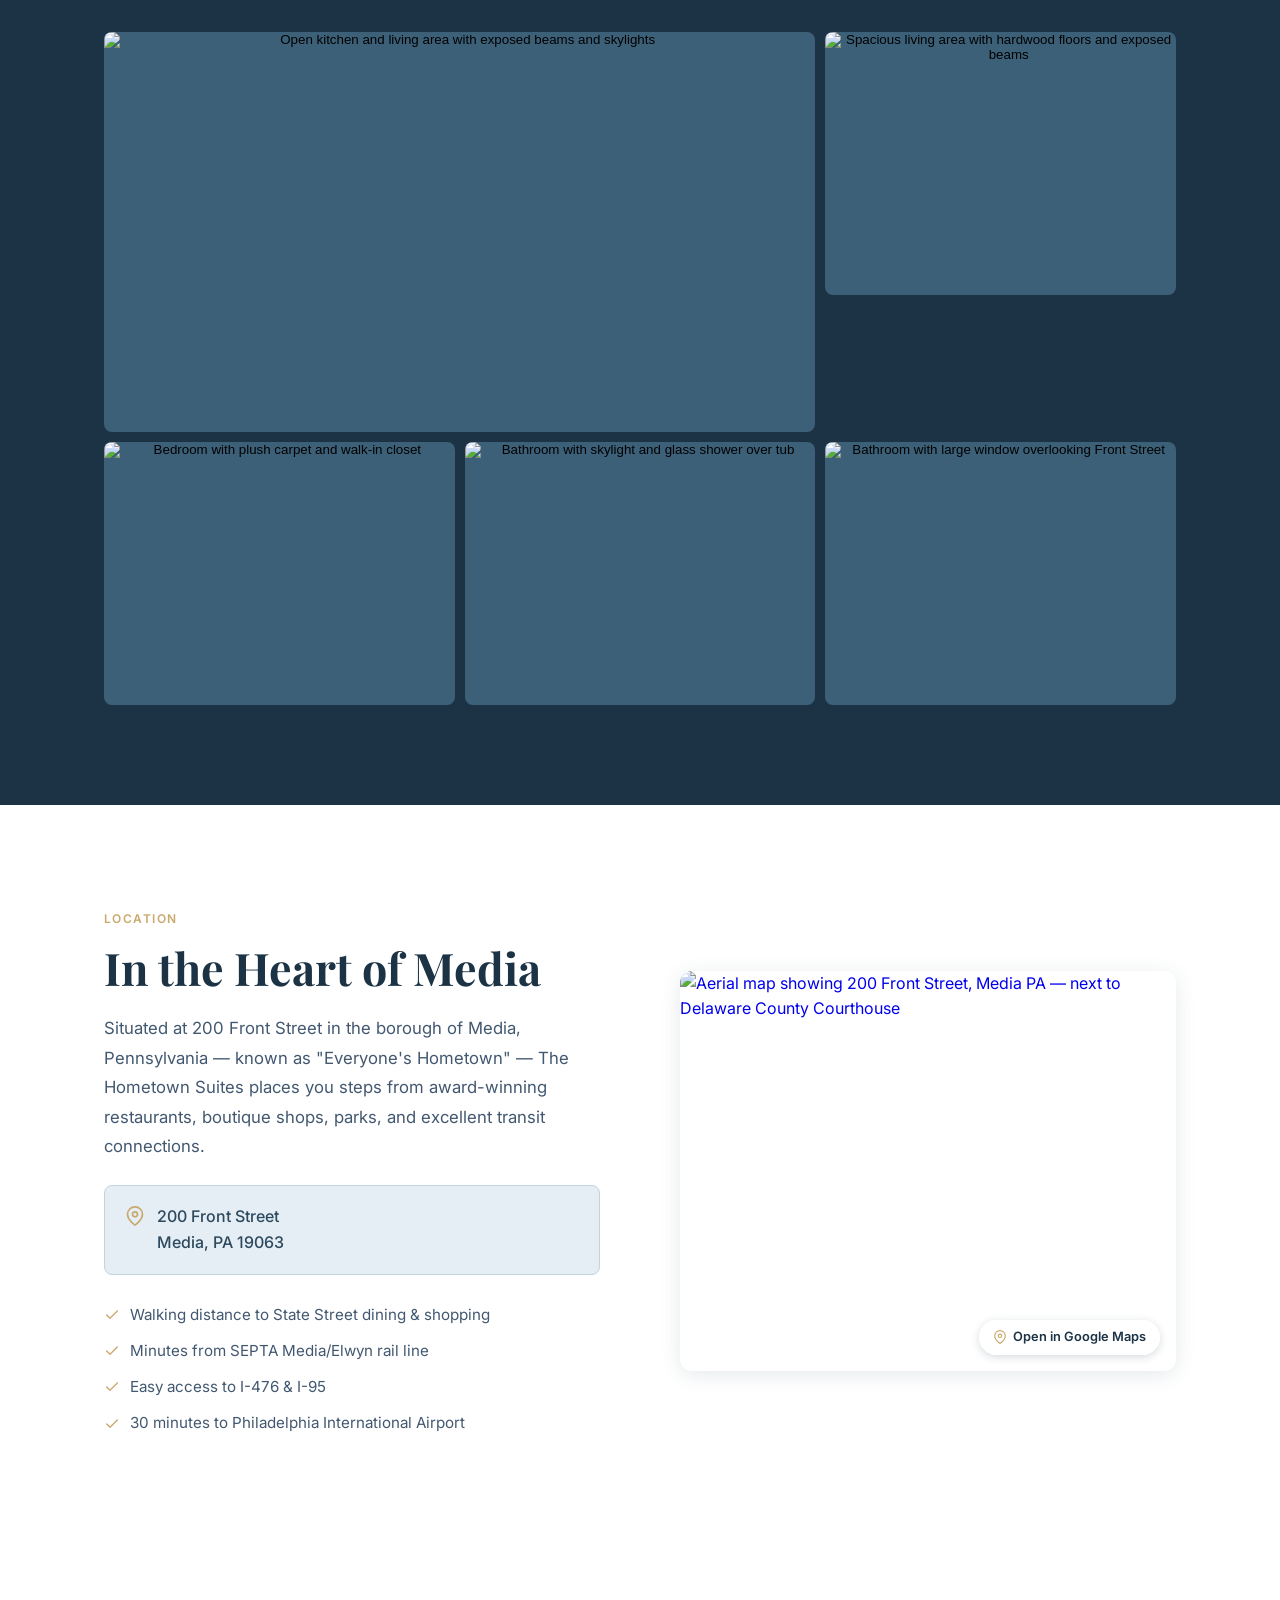
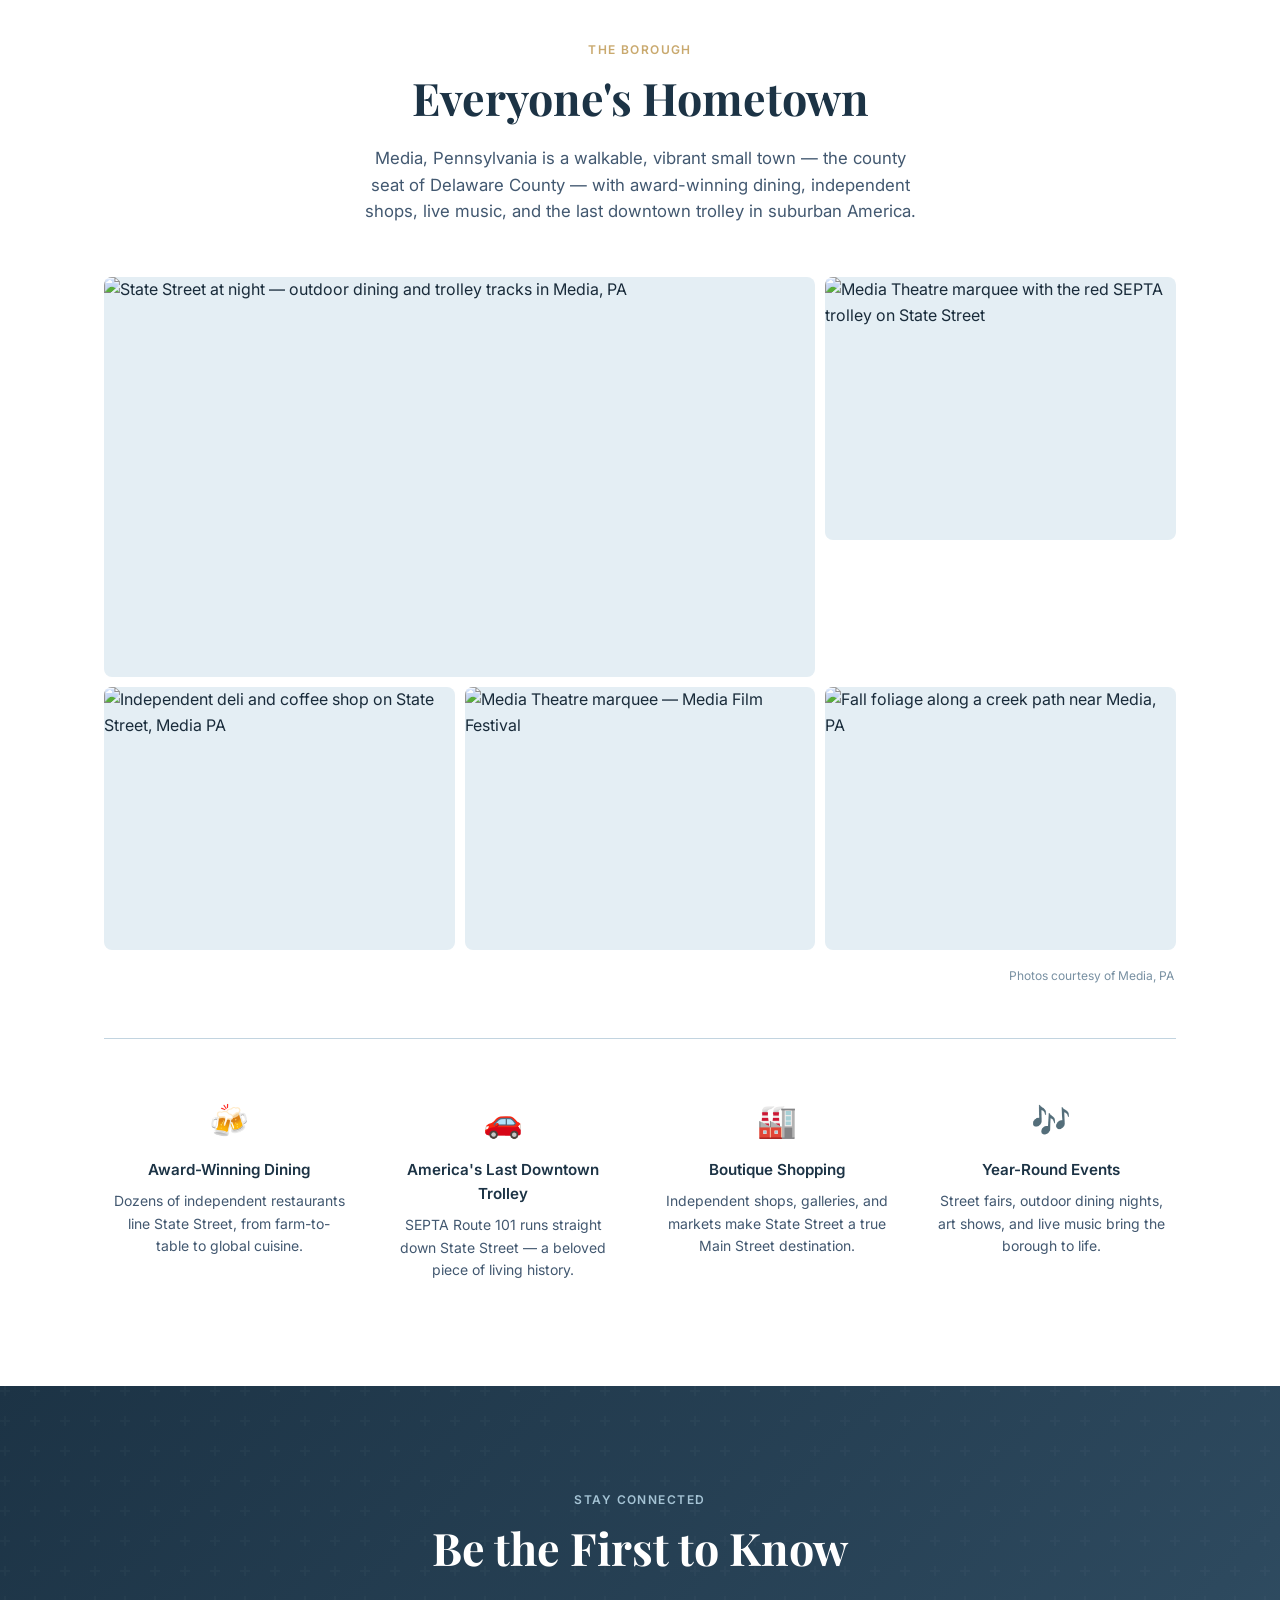
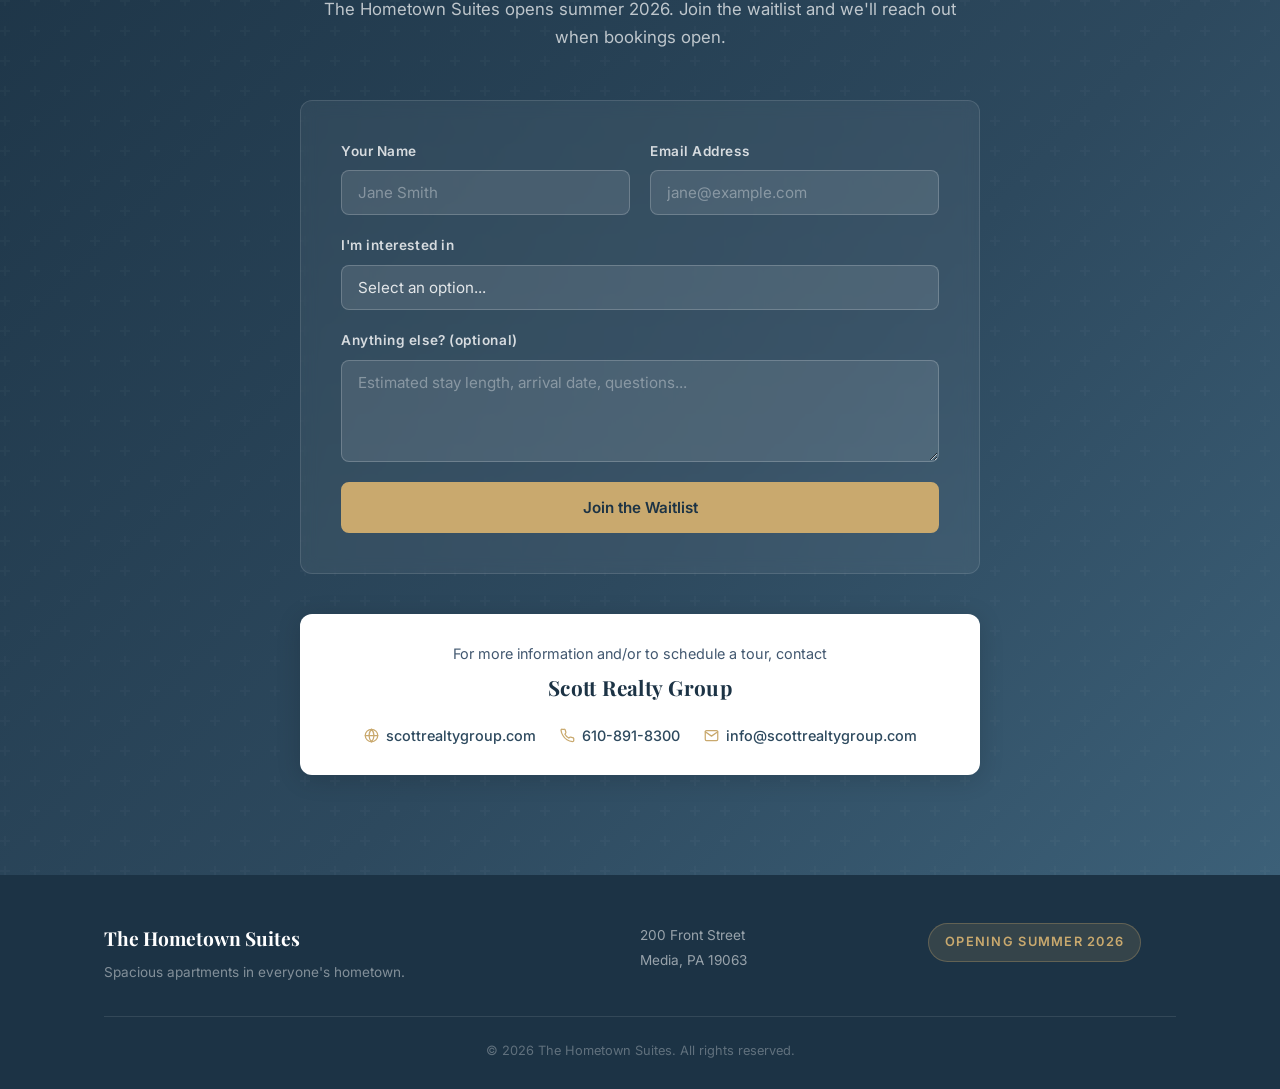
==== commit ec79e7c1: "Remove Convenient Parking from property amenities Co-Authored-By: Claude Sonnet 4.6 <noreply@anthrop" ====
--- a/index.html
+++ b/index.html
@@ -31,7 +31,7 @@
     <div class="hero__content">
       <p class="hero__eyebrow">Coming Summer 2026</p>
       <h1 class="hero__title">The Hometown<br />Suites</h1>
-      <p class="hero__subtitle">Spacious living in the heart of Media, Pennsylvania</p>
+      <p class="hero__subtitle">Spacious apartment living in the heart of Media, Pennsylvania</p>
       <div class="hero__address">
         <svg xmlns="http://www.w3.org/2000/svg" width="16" height="16" viewBox="0 0 24 24" fill="none" stroke="currentColor" stroke-width="2" stroke-linecap="round" stroke-linejoin="round"><path d="M21 10c0 7-9 13-9 13s-9-6-9-13a9 9 0 0 1 18 0z"/><circle cx="12" cy="10" r="3"/></svg>
         200 Front Street &middot; Media, PA 19063
@@ -50,8 +50,8 @@
         <div class="about__text">
           <span class="section-label">About</span>
           <h2 class="section-title">A New Kind of Home in Media</h2>
-          <p>The Hometown Suites is a spacious short-term and extended-stay property bringing thoughtfully designed, fully furnished two-bedroom suites to one of Delaware County's most walkable and vibrant communities.</p>
-          <p>Whether you're relocating, working locally, or simply seeking a comfortable base for an extended visit, The Hometown Suites offers the warmth of home with the ease of hospitality.</p>
+          <p>The Hometown Suites is a spacious apartment community bringing thoughtfully designed two-bedroom residences to one of Delaware County's most walkable and vibrant communities.</p>
+          <p>Whether you're planting roots, relocating to the area, or looking for a flexible living arrangement that feels like home from day one, The Hometown Suites offers the comfort of a high-end apartment with none of the hassle of setting up from scratch.</p>
         </div>
         <div class="about__stats">
           <div class="stat">
@@ -77,7 +77,7 @@
       <div class="section-header">
         <span class="section-label">Accommodations</span>
         <h2 class="section-title">Suites &amp; Spaces</h2>
-        <p class="section-desc">Each suite is curated with comfort and privacy in mind — perfect for families, couples, or professionals staying for nights, weeks, or months.</p>
+        <p class="section-desc">Each suite is curated with comfort and privacy in mind — perfect for families, couples, or professionals.</p>
       </div>
 
       <div class="suites__grid">
@@ -88,12 +88,11 @@
           <h3 class="suite-card__title">Two-Bedroom Suites</h3>
           <p class="suite-card__count">4 Suites Available</p>
           <ul class="suite-card__features">
-            <li>Fully furnished living &amp; dining area</li>
             <li>Two private bedrooms</li>
             <li>Full kitchen</li>
             <li>In-suite washer &amp; dryer</li>
             <li>High-speed Wi-Fi included</li>
-            <li>Modern bathroom</li>
+            <li>Two full bathrooms per suite</li>
           </ul>
         </div>
 
@@ -106,10 +105,24 @@
           <ul class="suite-card__features">
             <li>Dedicated professional workspace</li>
             <li>High-speed fiber internet</li>
-            <li>Professional desk &amp; ergonomic seating</li>
             <li>Quiet, distraction-free environment</li>
             <li>Natural lighting</li>
             <li>Available to suite guests &amp; local professionals</li>
+          </ul>
+        </div>
+
+        <div class="suite-card suite-card--wide">
+          <div class="suite-card__icon">
+            <svg xmlns="http://www.w3.org/2000/svg" width="36" height="36" viewBox="0 0 24 24" fill="none" stroke="currentColor" stroke-width="1.5" stroke-linecap="round" stroke-linejoin="round"><rect x="2" y="2" width="20" height="20" rx="2"/><line x1="2" y1="9" x2="22" y2="9"/><line x1="12" y1="9" x2="12" y2="21"/></svg>
+          </div>
+          <h3 class="suite-card__title">Climate-Controlled Storage</h3>
+          <p class="suite-card__count">20+ Units Available</p>
+          <ul class="suite-card__features suite-card__features--cols">
+            <li>5&times;10, 10&times;10, and larger units available</li>
+            <li>Climate controlled year-round</li>
+            <li>Key fob access</li>
+            <li>Robust on-site security</li>
+            <li>Online booking available</li>
           </ul>
         </div>
       </div>
@@ -122,24 +135,24 @@
             High-Speed Wi-Fi
           </div>
           <div class="amenity">
-            <svg xmlns="http://www.w3.org/2000/svg" width="20" height="20" viewBox="0 0 24 24" fill="none" stroke="currentColor" stroke-width="2" stroke-linecap="round" stroke-linejoin="round"><rect x="1" y="3" width="15" height="13"/><polygon points="16 8 20 8 23 11 23 16 16 16 16 8"/><circle cx="5.5" cy="18.5" r="2.5"/><circle cx="18.5" cy="18.5" r="2.5"/></svg>
-            Convenient Parking
-          </div>
-          <div class="amenity">
             <svg xmlns="http://www.w3.org/2000/svg" width="20" height="20" viewBox="0 0 24 24" fill="none" stroke="currentColor" stroke-width="2" stroke-linecap="round" stroke-linejoin="round"><path d="M3 9l9-7 9 7v11a2 2 0 0 1-2 2H5a2 2 0 0 1-2-2z"/><polyline points="9 22 9 12 15 12 15 22"/></svg>
             Walkable Neighborhood
           </div>
           <div class="amenity">
-            <svg xmlns="http://www.w3.org/2000/svg" width="20" height="20" viewBox="0 0 24 24" fill="none" stroke="currentColor" stroke-width="2" stroke-linecap="round" stroke-linejoin="round"><circle cx="12" cy="12" r="10"/><polyline points="12 6 12 12 16 14"/></svg>
-            Flexible Stay Lengths
+            <svg xmlns="http://www.w3.org/2000/svg" width="20" height="20" viewBox="0 0 24 24" fill="none" stroke="currentColor" stroke-width="2" stroke-linecap="round" stroke-linejoin="round"><rect x="5" y="2" width="14" height="20" rx="2"/><line x1="9" y1="9" x2="9" y2="9"/><line x1="15" y1="9" x2="15" y2="9"/><polyline points="9 6 12 3 15 6"/><polyline points="9 15 12 18 15 15"/></svg>
+            Elevator
           </div>
           <div class="amenity">
-            <svg xmlns="http://www.w3.org/2000/svg" width="20" height="20" viewBox="0 0 24 24" fill="none" stroke="currentColor" stroke-width="2" stroke-linecap="round" stroke-linejoin="round"><path d="M21 16V8a2 2 0 0 0-1-1.73l-7-4a2 2 0 0 0-2 0l-7 4A2 2 0 0 0 3 8v8a2 2 0 0 0 1 1.73l7 4a2 2 0 0 0 2 0l7-4A2 2 0 0 0 21 16z"/></svg>
-            Fully Furnished
+            <svg xmlns="http://www.w3.org/2000/svg" width="20" height="20" viewBox="0 0 24 24" fill="none" stroke="currentColor" stroke-width="2" stroke-linecap="round" stroke-linejoin="round"><rect x="2" y="2" width="20" height="20" rx="2"/><circle cx="12" cy="13" r="5"/><circle cx="12" cy="13" r="2"/><line x1="7" y1="6" x2="7.01" y2="6"/><line x1="10" y1="6" x2="13" y2="6"/></svg>
+            In-Suite Laundry
           </div>
           <div class="amenity">
             <svg xmlns="http://www.w3.org/2000/svg" width="20" height="20" viewBox="0 0 24 24" fill="none" stroke="currentColor" stroke-width="2" stroke-linecap="round" stroke-linejoin="round"><path d="M22 11.08V12a10 10 0 1 1-5.93-9.14"/><polyline points="22 4 12 14.01 9 11.01"/></svg>
             Professional Management
+          </div>
+          <div class="amenity">
+            <svg xmlns="http://www.w3.org/2000/svg" width="20" height="20" viewBox="0 0 24 24" fill="none" stroke="currentColor" stroke-width="2" stroke-linecap="round" stroke-linejoin="round"><rect x="2" y="2" width="20" height="20" rx="2"/><line x1="2" y1="9" x2="22" y2="9"/><line x1="12" y1="9" x2="12" y2="21"/></svg>
+            Climate-Controlled Storage
           </div>
         </div>
       </div>
@@ -228,14 +241,18 @@
           </ul>
         </div>
         <div class="location__map-wrap">
-          <div class="location__map">
-            <div class="map__placeholder">
-              <svg xmlns="http://www.w3.org/2000/svg" width="48" height="48" viewBox="0 0 24 24" fill="none" stroke="currentColor" stroke-width="1" stroke-linecap="round" stroke-linejoin="round"><path d="M21 10c0 7-9 13-9 13s-9-6-9-13a9 9 0 0 1 18 0z"/><circle cx="12" cy="10" r="3"/></svg>
-              <p>200 Front Street</p>
-              <p>Media, PA 19063</p>
-              <a href="https://maps.google.com/?q=200+Front+Street+Media+PA+19063" target="_blank" rel="noopener noreferrer" class="btn btn--outline">Open in Maps</a>
-            </div>
-          </div>
+          <a href="https://maps.google.com/?q=200+Front+Street+Media+PA+19063" target="_blank" rel="noopener noreferrer" class="location__map-link">
+            <img
+              src="images/media-map.jpg"
+              alt="Aerial map showing 200 Front Street, Media PA — next to Delaware County Courthouse"
+              class="location__map-img"
+              loading="lazy"
+            />
+            <span class="location__map-badge">
+              <svg xmlns="http://www.w3.org/2000/svg" width="14" height="14" viewBox="0 0 24 24" fill="none" stroke="currentColor" stroke-width="2" stroke-linecap="round" stroke-linejoin="round"><path d="M21 10c0 7-9 13-9 13s-9-6-9-13a9 9 0 0 1 18 0z"/><circle cx="12" cy="10" r="3"/></svg>
+              Open in Google Maps
+            </span>
+          </a>
         </div>
       </div>
     </div>
@@ -331,7 +348,7 @@
         <span class="section-label section-label--light">Stay Connected</span>
         <h2 class="section-title section-title--light">Be the First to Know</h2>
         <p class="contact__desc">The Hometown Suites opens summer 2026. Join the waitlist and we'll reach out when bookings open.</p>
-        <form class="contact__form" action="#" method="post" onsubmit="handleSubmit(event)">
+        <form class="contact__form" action="https://formspree.io/f/mgorzjrg" method="post" onsubmit="handleSubmit(event)">
           <div class="form__row">
             <div class="form__group">
               <label for="name">Your Name</label>
@@ -348,7 +365,8 @@
               <option value="">Select an option...</option>
               <option value="suite">A Two-Bedroom Suite</option>
               <option value="office">The Private Office</option>
-              <option value="both">Both</option>
+              <option value="storage">A Storage Unit</option>
+              <option value="both">Multiple</option>
             </select>
           </div>
           <div class="form__group">
@@ -361,6 +379,25 @@
           <svg xmlns="http://www.w3.org/2000/svg" width="32" height="32" viewBox="0 0 24 24" fill="none" stroke="currentColor" stroke-width="2" stroke-linecap="round" stroke-linejoin="round"><path d="M22 11.08V12a10 10 0 1 1-5.93-9.14"/><polyline points="22 4 12 14.01 9 11.01"/></svg>
           <p>You're on the list! We'll be in touch soon.</p>
         </div>
+
+        <div class="contact__agent">
+          <p class="contact__agent-intro">For more information and/or to schedule a tour, contact</p>
+          <p class="contact__agent-name">Scott Realty Group</p>
+          <div class="contact__agent-links">
+            <a href="https://www.scottrealtygroup.com/" target="_blank" rel="noopener noreferrer">
+              <svg xmlns="http://www.w3.org/2000/svg" width="15" height="15" viewBox="0 0 24 24" fill="none" stroke="currentColor" stroke-width="2" stroke-linecap="round" stroke-linejoin="round"><circle cx="12" cy="12" r="10"/><line x1="2" y1="12" x2="22" y2="12"/><path d="M12 2a15.3 15.3 0 0 1 4 10 15.3 15.3 0 0 1-4 10 15.3 15.3 0 0 1-4-10 15.3 15.3 0 0 1 4-10z"/></svg>
+              scottrealtygroup.com
+            </a>
+            <a href="tel:6108918300">
+              <svg xmlns="http://www.w3.org/2000/svg" width="15" height="15" viewBox="0 0 24 24" fill="none" stroke="currentColor" stroke-width="2" stroke-linecap="round" stroke-linejoin="round"><path d="M22 16.92v3a2 2 0 0 1-2.18 2 19.79 19.79 0 0 1-8.63-3.07A19.5 19.5 0 0 1 4.69 12a19.79 19.79 0 0 1-3.07-8.67A2 2 0 0 1 3.61 2h3a2 2 0 0 1 2 1.72c.127.96.361 1.903.7 2.81a2 2 0 0 1-.45 2.11L7.91 9.91a16 16 0 0 0 6.18 6.18l.96-.96a2 2 0 0 1 2.11-.45c.907.339 1.85.573 2.81.7A2 2 0 0 1 22 16.92z"/></svg>
+              610-891-8300
+            </a>
+            <a href="mailto:info@scottrealtygroup.com">
+              <svg xmlns="http://www.w3.org/2000/svg" width="15" height="15" viewBox="0 0 24 24" fill="none" stroke="currentColor" stroke-width="2" stroke-linecap="round" stroke-linejoin="round"><path d="M4 4h16c1.1 0 2 .9 2 2v12c0 1.1-.9 2-2 2H4c-1.1 0-2-.9-2-2V6c0-1.1.9-2 2-2z"/><polyline points="22,6 12,13 2,6"/></svg>
+              info@scottrealtygroup.com
+            </a>
+          </div>
+        </div>
       </div>
     </div>
   </section>
@@ -371,7 +408,7 @@
       <div class="footer__grid">
         <div class="footer__brand">
           <p class="footer__logo">The Hometown Suites</p>
-          <p class="footer__tagline">Spacious suites in everyone's hometown.</p>
+          <p class="footer__tagline">Spacious apartments in everyone's hometown.</p>
         </div>
         <div class="footer__info">
           <p>200 Front Street</p>
@@ -394,11 +431,49 @@
       nav.classList.toggle('nav--scrolled', window.scrollY > 40);
     });
 
-    // Waitlist form
-    function handleSubmit(e) {
+    // Waitlist form — Formspree Ajax integration
+    async function handleSubmit(e) {
       e.preventDefault();
-      document.querySelector('.contact__form').style.display = 'none';
-      document.getElementById('successMsg').style.display = 'flex';
+      const form = e.target;
+      const btn  = form.querySelector('button[type="submit"]');
+      const originalText = btn.textContent;
+
+      btn.textContent = 'Sending…';
+      btn.disabled = true;
+
+      try {
+        const response = await fetch('https://formspree.io/f/mgorzjrg', {
+          method: 'POST',
+          headers: { 'Accept': 'application/json' },
+          body: new FormData(form),
+        });
+
+        if (response.ok) {
+          form.style.display = 'none';
+          document.getElementById('successMsg').style.display = 'flex';
+        } else {
+          const data = await response.json();
+          const msg = data.errors?.map(err => err.message).join(', ')
+            || 'Something went wrong. Please try again.';
+          showFormError(form, msg);
+          btn.textContent = originalText;
+          btn.disabled = false;
+        }
+      } catch {
+        showFormError(form, 'Network error — please check your connection and try again.');
+        btn.textContent = originalText;
+        btn.disabled = false;
+      }
+    }
+
+    function showFormError(form, message) {
+      let errEl = form.querySelector('.form__error');
+      if (!errEl) {
+        errEl = document.createElement('p');
+        errEl.className = 'form__error';
+        form.appendChild(errEl);
+      }
+      errEl.textContent = message;
     }
 
     // Gallery lightbox
--- a/styles.css
+++ b/styles.css
@@ -216,7 +216,7 @@
 /* ── HERO ── */
 .hero {
   position: relative;
-  min-height: 45vh;
+  min-height: 40vh;
   display: flex;
   align-items: center;
   justify-content: center;
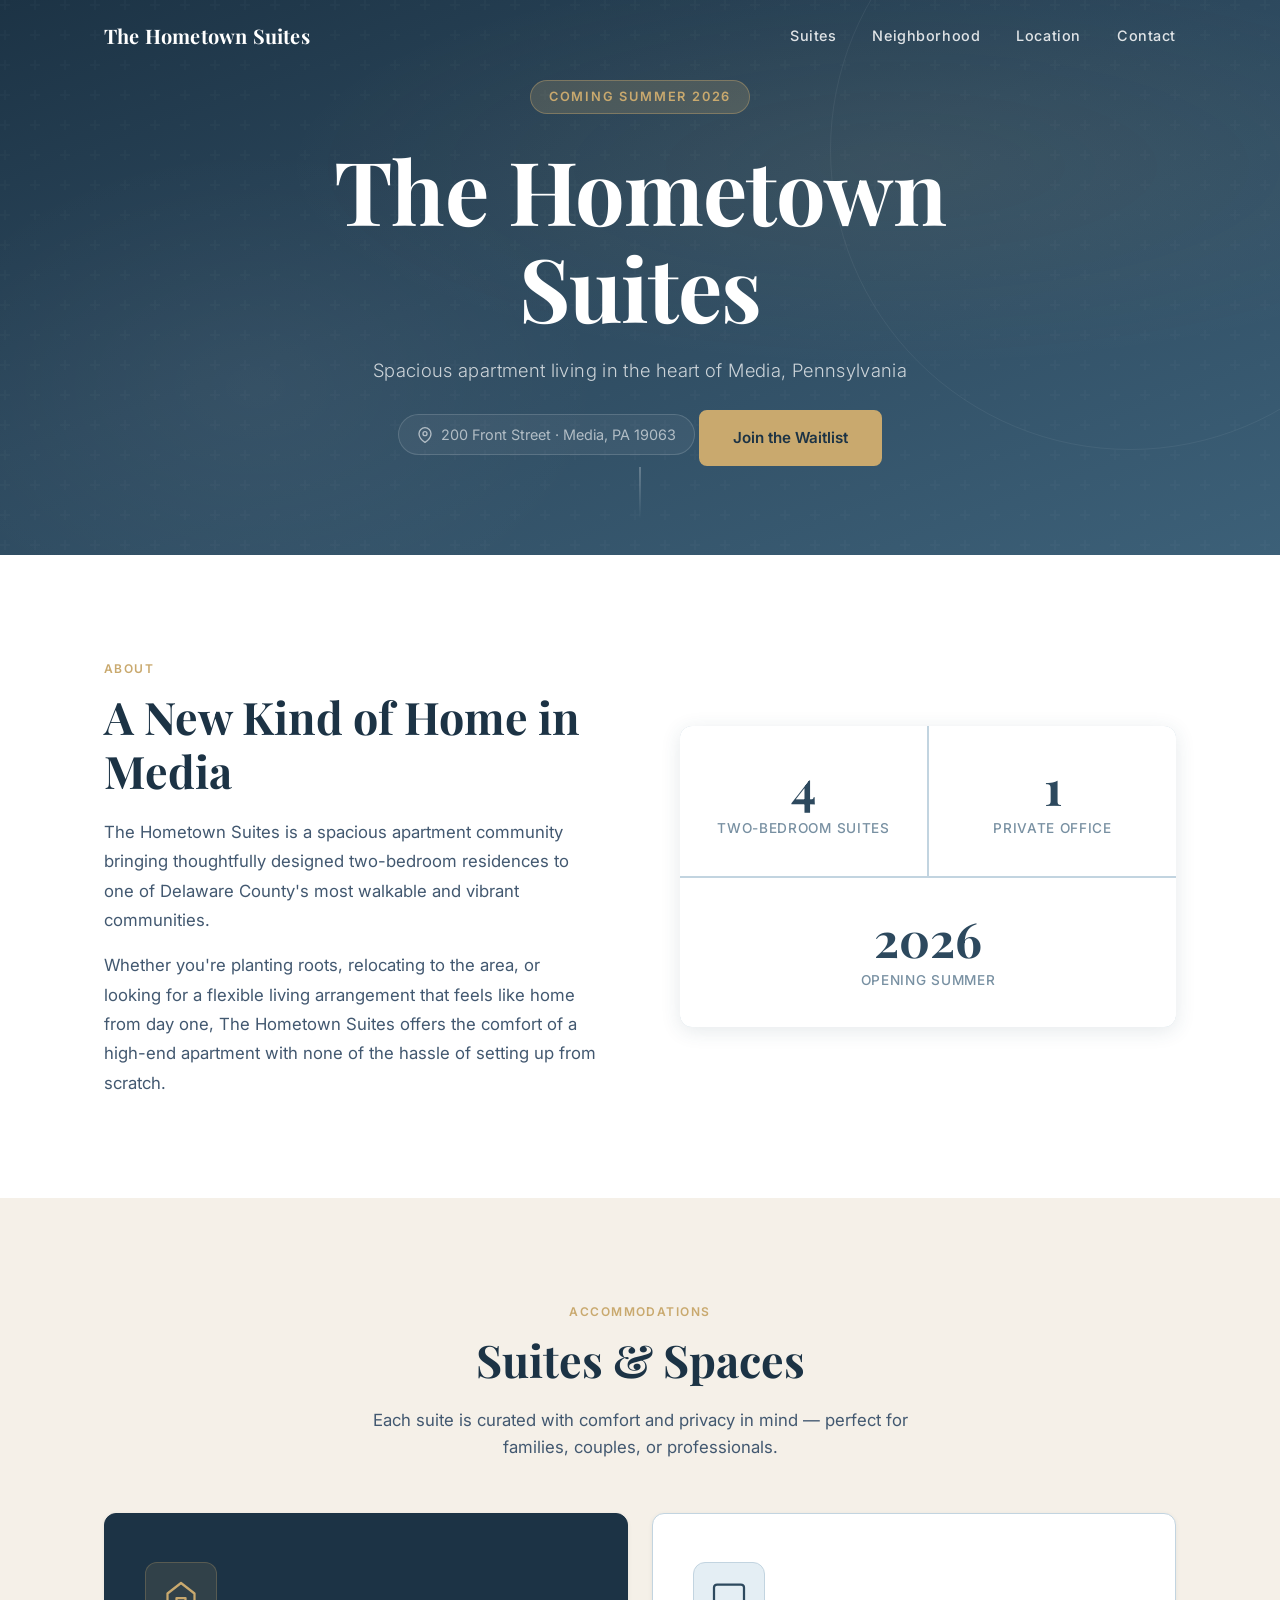
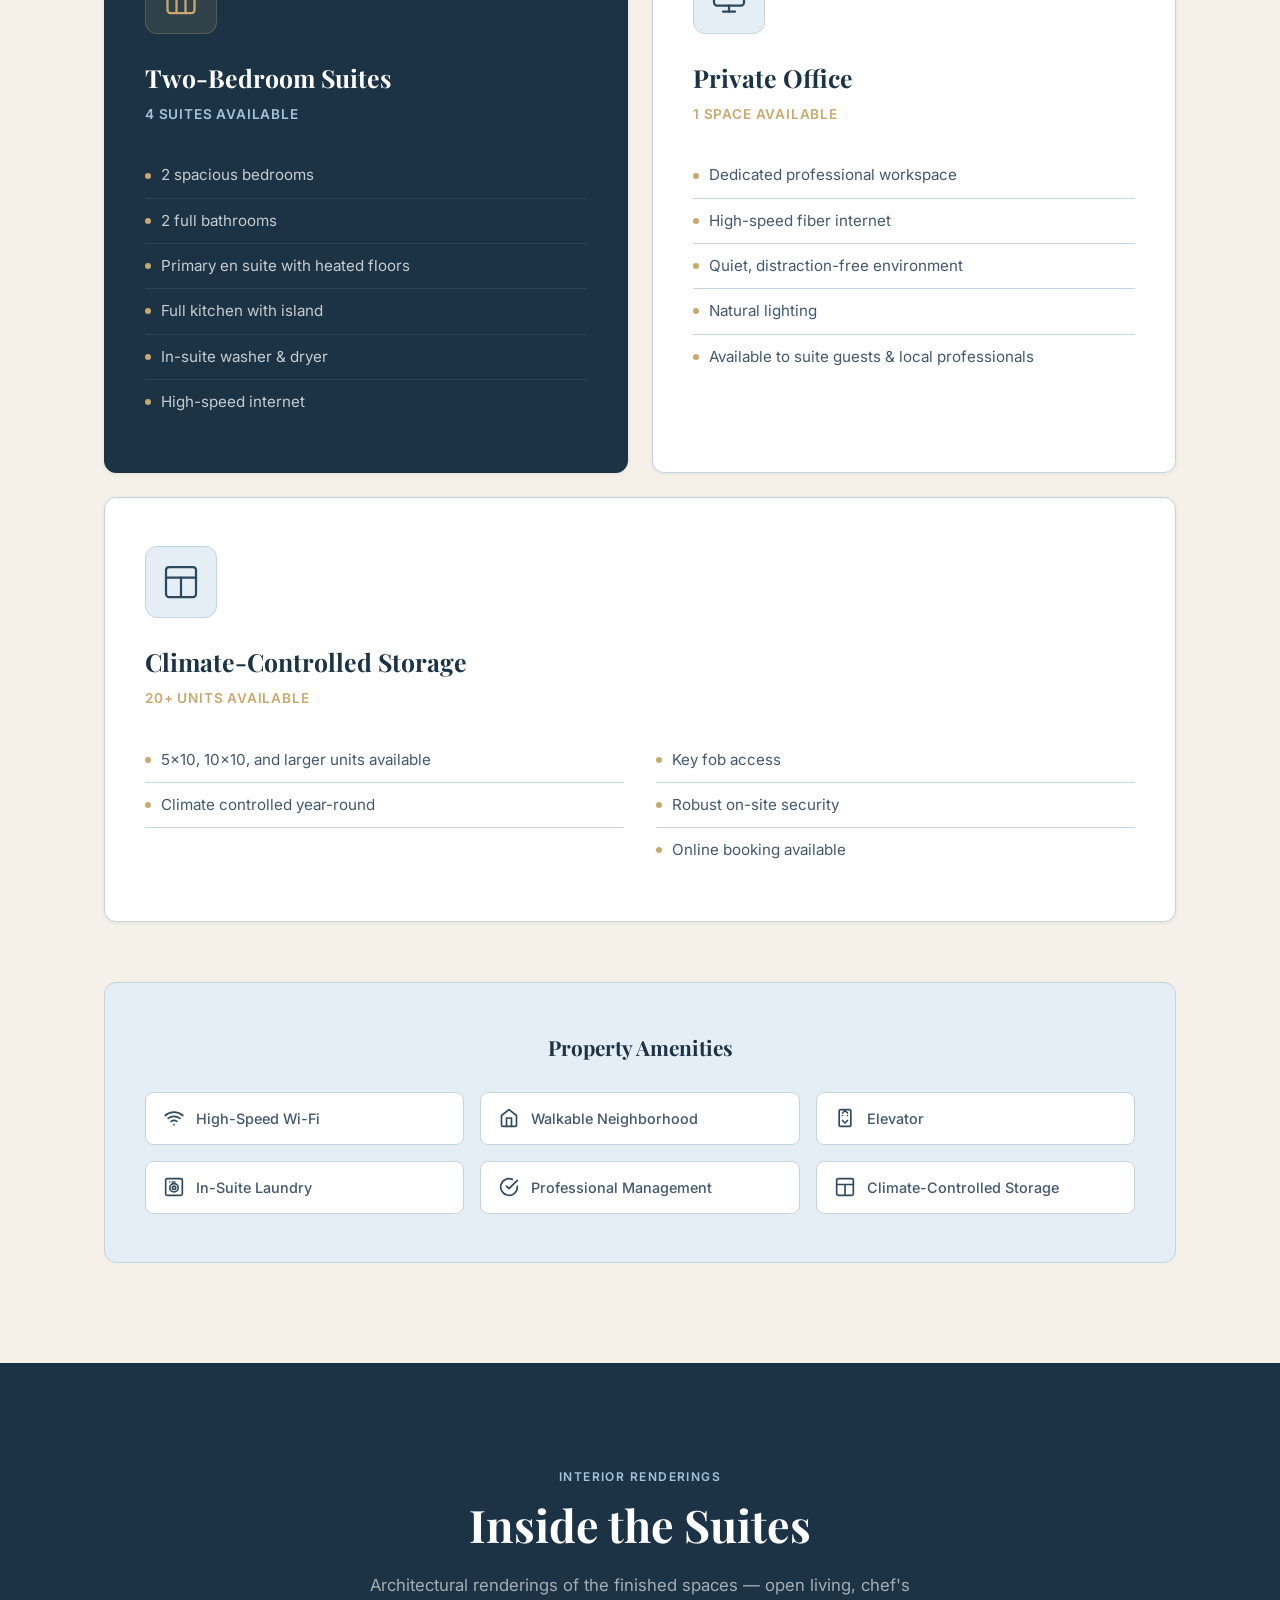
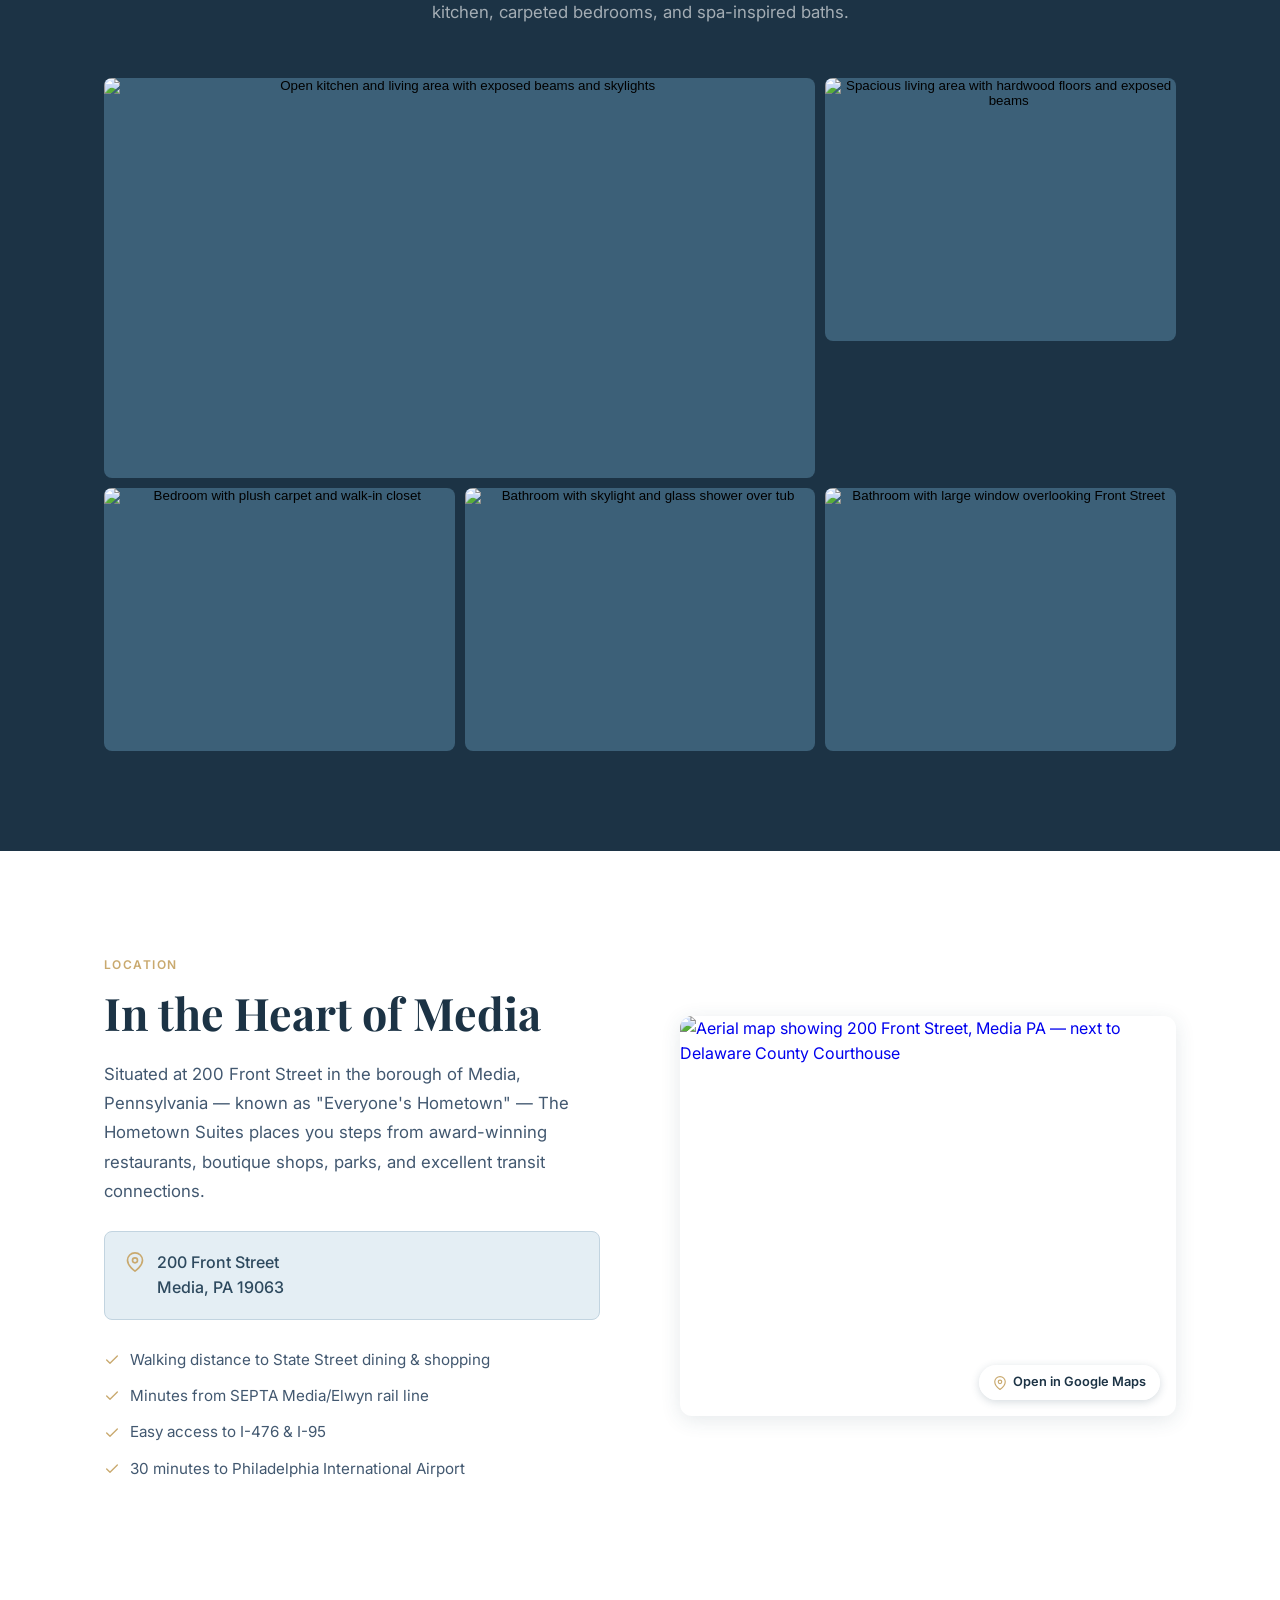
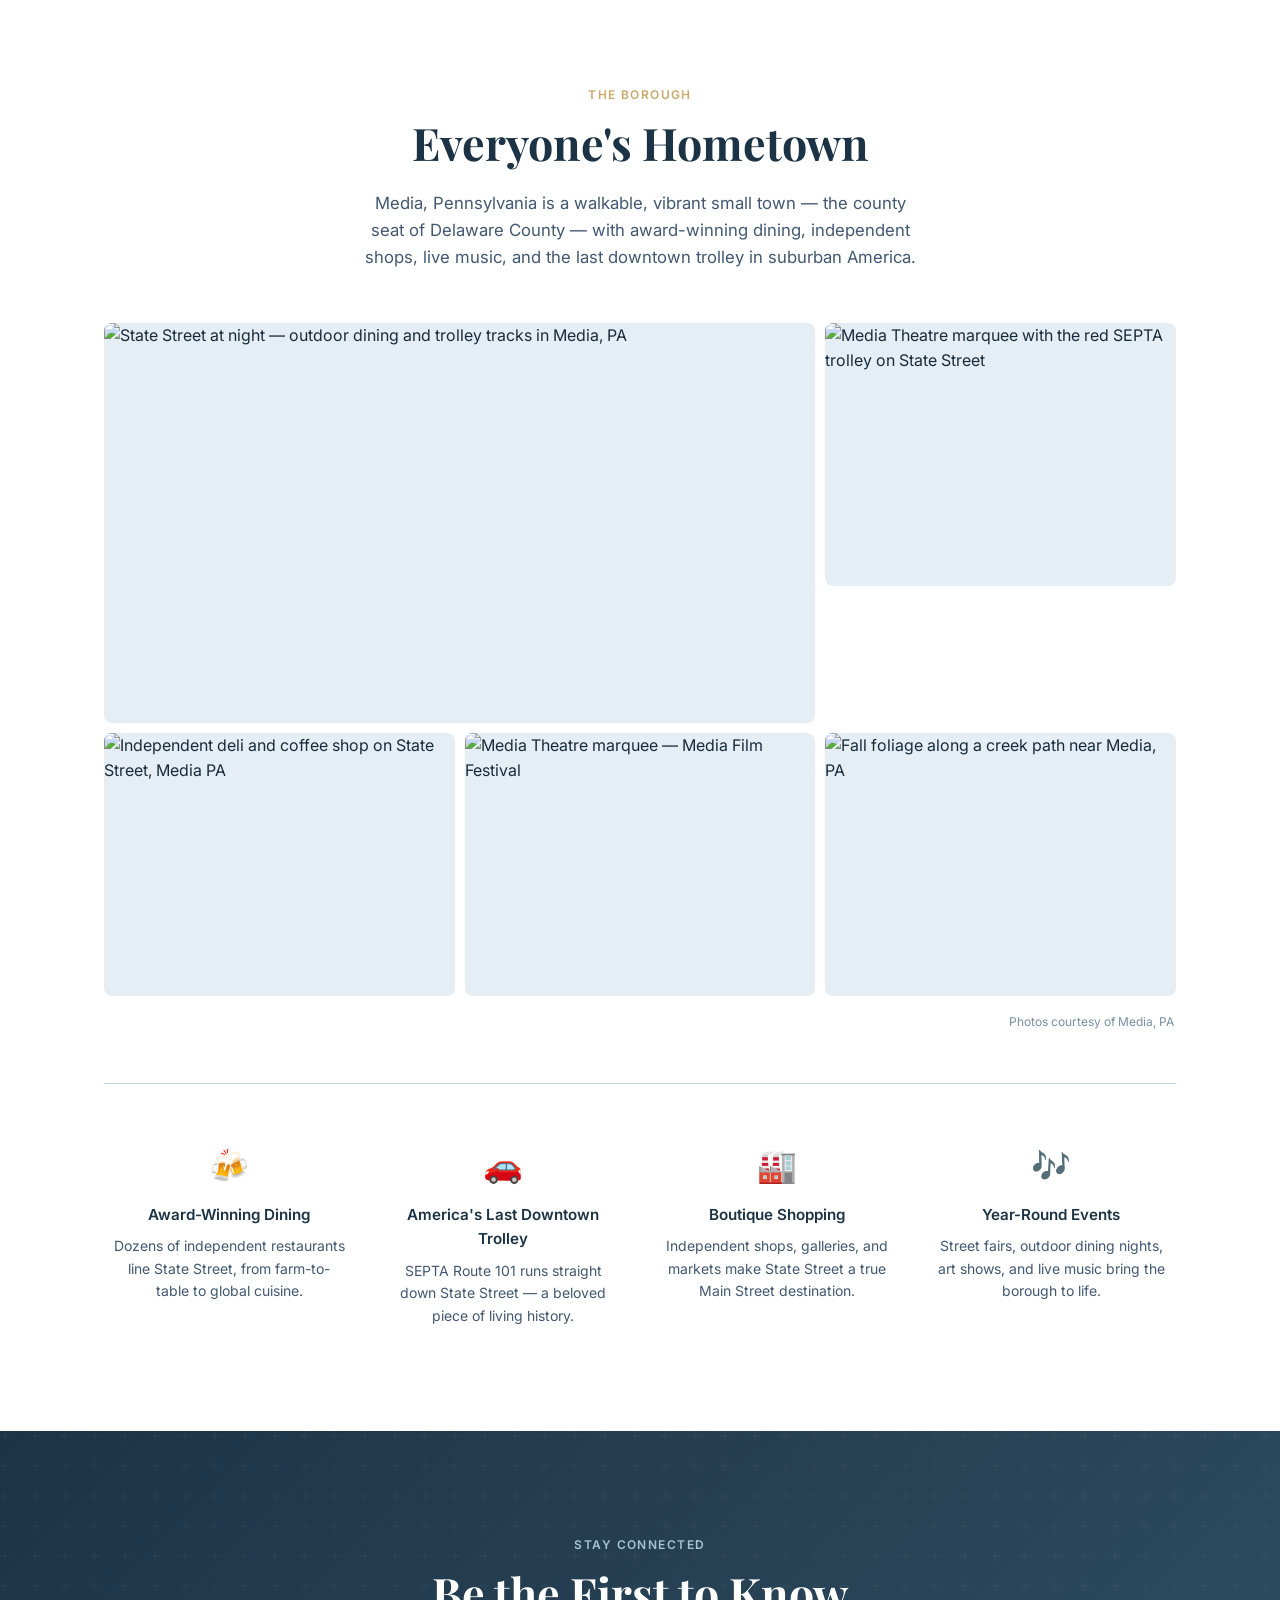
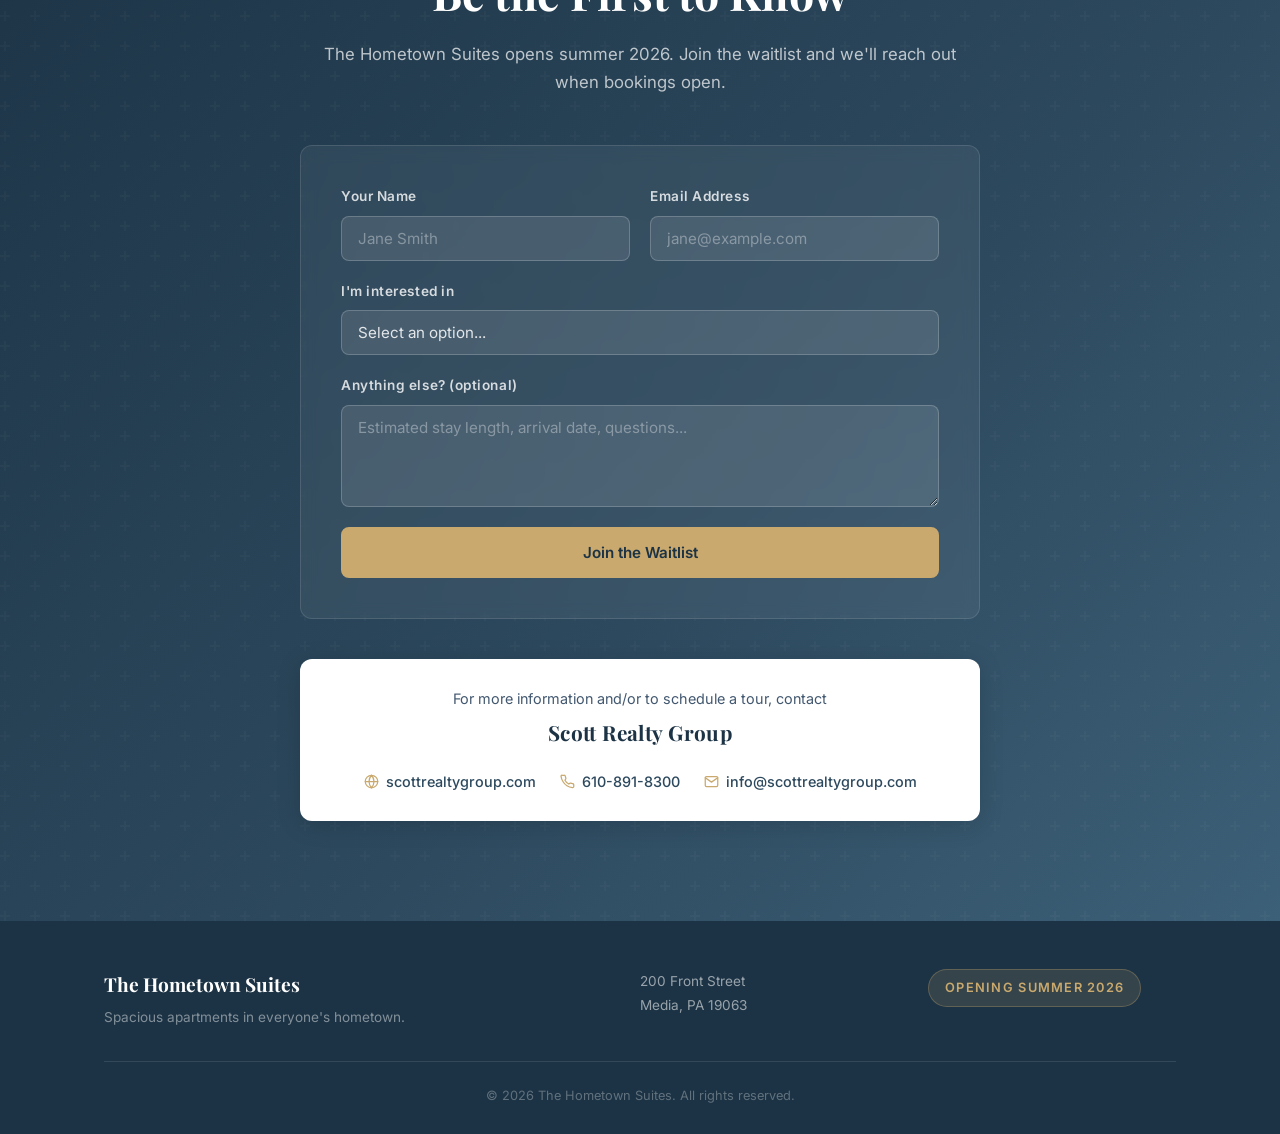
==== commit 21493628: "Update suite amenities, hero to 42vh - Replace suite feature list with detailed amenities (heated fl" ====
--- a/index.html
+++ b/index.html
@@ -88,11 +88,12 @@
           <h3 class="suite-card__title">Two-Bedroom Suites</h3>
           <p class="suite-card__count">4 Suites Available</p>
           <ul class="suite-card__features">
-            <li>Two private bedrooms</li>
-            <li>Full kitchen</li>
+            <li>2 spacious bedrooms</li>
+            <li>2 full bathrooms</li>
+            <li>Primary en suite with heated floors</li>
+            <li>Full kitchen with island</li>
             <li>In-suite washer &amp; dryer</li>
-            <li>High-speed Wi-Fi included</li>
-            <li>Two full bathrooms per suite</li>
+            <li>High-speed internet</li>
           </ul>
         </div>
 
--- a/styles.css
+++ b/styles.css
@@ -216,7 +216,7 @@
 /* ── HERO ── */
 .hero {
   position: relative;
-  min-height: 40vh;
+  min-height: 42vh;
   display: flex;
   align-items: center;
   justify-content: center;
